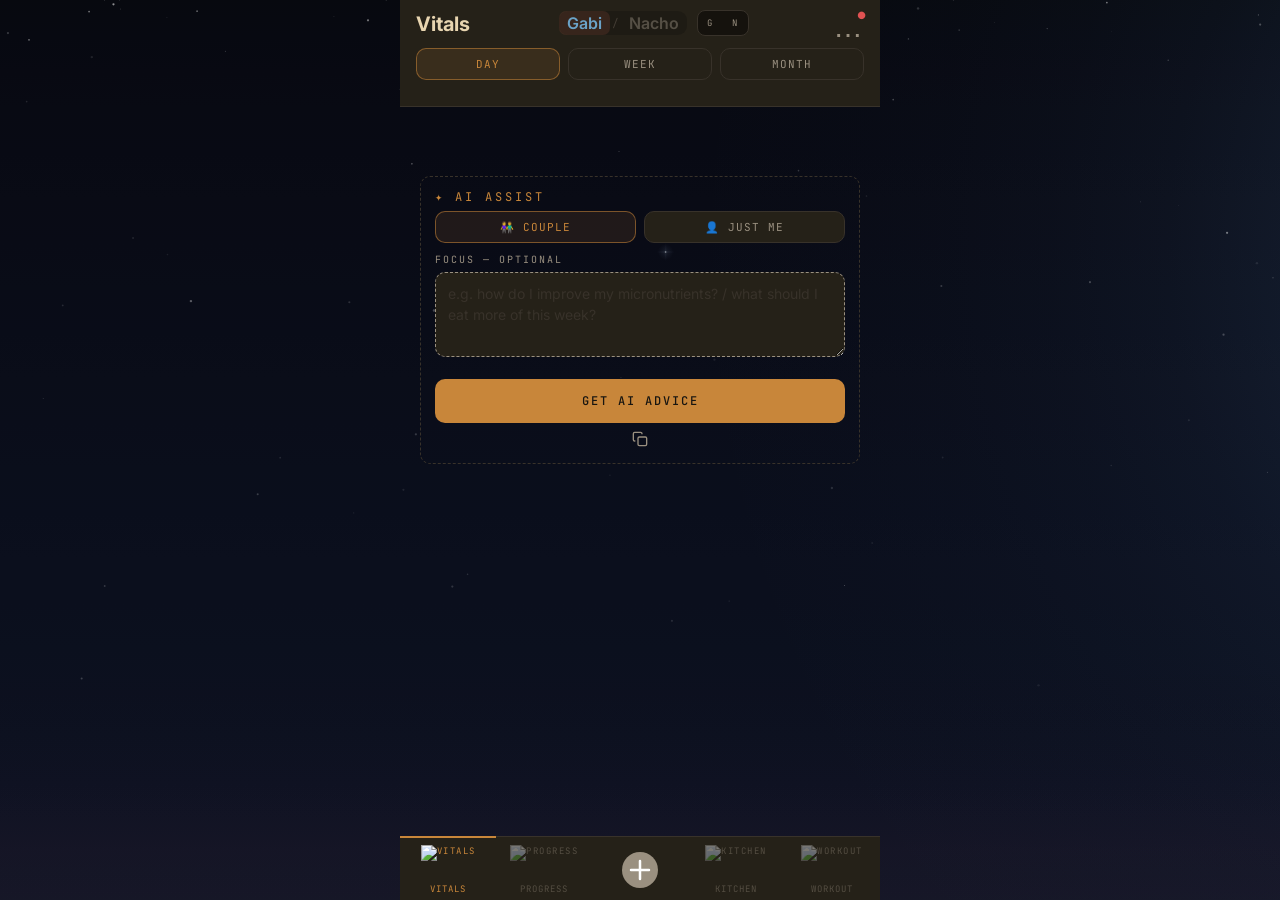
==== index.html @ e97f4f4a "Add files via upload" ====
<!DOCTYPE html>
<html lang="en">
<head>
<meta charset="UTF-8">
<meta name="viewport" content="width=device-width, initial-scale=1.0, maximum-scale=1.0, viewport-fit=cover">
<meta name="apple-mobile-web-app-capable" content="yes">
<meta name="apple-mobile-web-app-status-bar-style" content="black-translucent">
<meta name="apple-mobile-web-app-title" content="Champion Potates">
<meta name="application-name" content="Champion Potates">
<title>Champion Potates</title>
<link rel="preconnect" href="https://fonts.googleapis.com">
<link rel="preconnect" href="https://fonts.gstatic.com" crossorigin>
<link rel="stylesheet" href="https://fonts.googleapis.com/css2?family=Inter:wght@400;500;600;700&display=swap">
<link rel="stylesheet" href="style.css">
<style>
  .subsec-active { border-left: 3px solid var(--ochre) !important; padding-left: 11px !important; }
</style>
<script>
  // ── HOME-SCREEN ICON — sourced live from GitHub ─────────────────────────
  // The actual <link rel="apple-touch-icon" ...> tag (with the icon baked
  // in as base64) lives in icon-snippet.html in the la-salud repo, NOT in
  // this file — keeping this app file small. On load we fetch that one
  // line from GitHub's raw CDN and inject it straight into <head>, so
  // updating the icon on GitHub is enough; nothing here needs to change.
  fetch('https://raw.githubusercontent.com/nachostax/la-salud/main/icon-snippet.html')
    .then(r => r.ok ? r.text() : Promise.reject(r.status))
    .then(html => {
      const tmp = document.createElement('div');
      tmp.innerHTML = html.trim();
      const link = tmp.querySelector('link[rel~="apple-touch-icon"], link[rel~="icon"]');
      if (link) document.head.appendChild(link);
    })
    .catch(err => console.warn('La Salud: could not load home-screen icon from GitHub.', err));
</script>
<script type="module">
  // ── FIREBASE ──────────────────────────────────────────────────────────────
  // Loaded via dynamic import() so network failures are catchable.
  // We use initializeFirestore with NO local cache (memoryLocalCache) so
  // IndexedDB is never involved — this eliminates the entire class of
  // "stale cache causes deleted entries to reappear" and "getDocsFromServer
  // fails because IndexedDB is in a bad state" bugs.
  (async () => {
    try {
      const { initializeApp } = await import("https://www.gstatic.com/firebasejs/10.13.0/firebase-app.js");
      const { initializeFirestore, memoryLocalCache,
              doc, setDoc, deleteDoc, onSnapshot, collection, getDocs,
              getDoc, getDocsFromServer, getDocFromServer, writeBatch, deleteField } =
        await import("https://www.gstatic.com/firebasejs/10.13.0/firebase-firestore.js");

      const firebaseConfig = {
        apiKey: "AIzaSyB12WpQTgnqAmPhSCEl8yzMMoxPB4c181A",
        authDomain: "nachellahealthy.firebaseapp.com",
        projectId: "nachellahealthy",
        storageBucket: "nachellahealthy.firebasestorage.app",
        messagingSenderId: "421455224678",
        appId: "1:421455224678:web:108b1605a1452c91a0f2a7"
      };

      const fbApp = initializeApp(firebaseConfig);
      // memoryLocalCache = no IndexedDB, no persistence, every read goes to
      // the server. This is exactly what we want: simple, predictable, no
      // stale-data surprises. getDocsFromServer works reliably with this setup.
      const db = initializeFirestore(fbApp, { localCache: memoryLocalCache() });
      const sharedDocRef = doc(db, 'la-salud', 'sharedData');

      window.__firebaseSync = { db, sharedDocRef, doc, setDoc, deleteDoc, onSnapshot, collection,
        getDocs, getDoc, getDocsFromServer, getDocFromServer, writeBatch, deleteField };

      // Notify doSync immediately — no need to poll for __firebaseSync being ready.
      if (window.__onFirebaseReady) window.__onFirebaseReady();
    } catch (err) {
      console.warn('La Salud: Firebase unavailable.', err);
      // Signal failure so doSync can go offline immediately rather than waiting.
      if (window.__onFirebaseFailed) window.__onFirebaseFailed();
    }
  })();
</script>
</head>
<body>

<!-- Person atmosphere tint overlay -->
<div id="person-tint"></div>
<canvas id="sky-canvas"></canvas>

<!-- VITALS (overview) -->
<div id="sec-stage">
<div id="sec-vitals" class="sec active">
  <div id="vitals-body"></div>

  <!-- AI ASSIST — the one action that stays in Vitals -->
  <div class="restore-block" style="margin-top:24px">
    <div class="restore-title" style="color:var(--ochre);font-size:12px;letter-spacing:3px">✦ AI Assist</div>
    <div class="seg" style="margin-bottom:10px">
      <div class="seg-opt active" id="ai-assist-mode-couple" onclick="setAIAssistMode('couple')">👫 Couple</div>
      <div class="seg-opt" id="ai-assist-mode-solo" onclick="setAIAssistMode('solo')">👤 <span id="ai-assist-mode-solo-label">Just me</span></div>
    </div>
    <div style="margin-bottom:10px">
      <div style="font-family:'JetBrains Mono',monospace;font-size:10px;letter-spacing:2px;color:var(--mist);text-transform:uppercase;margin-bottom:6px">Focus — optional</div>
      <textarea id="ai-assist-focus" class="themed-dashed-field" placeholder="e.g. how do I improve my micronutrients? / what should I eat more of this week?" style="background:var(--bark);border:1.5px dashed var(--mist);border-radius:10px;color:var(--sand);font-family:'Inter',sans-serif;font-size:14px;padding:10px 12px;min-height:70px;line-height:1.5;resize:vertical" rows="3"></textarea>
    </div>
    <button class="btn btn-ai" onclick="runAIAssist()" id="ai-assist-btn">Get AI advice</button>
    <div id="ai-assist-result" style="display:none;margin-top:12px"></div>
    <div style="text-align:center;margin:8px 0 0">
      <button onclick="copyAIAssistBundle()" title="Copy prompt" style="background:none;border:none;cursor:pointer;color:var(--mist)">
        <svg width="16" height="16" viewBox="0 0 24 24" fill="none" stroke="currentColor" stroke-width="2">
          <rect x="9" y="9" width="13" height="13" rx="2"/>
          <path d="M5 15H4a2 2 0 01-2-2V4a2 2 0 012-2h9a2 2 0 012 2v1"/>
        </svg>
      </button>
    </div>
  </div>

</div>

<!-- LOG -->
<div id="sec-log" class="sec">


  <!-- MARK DAY AS COMPLETE — global to the whole Log tab, not scoped to any
       one mode (Meal/Workout/Water). Sits above the mode toggle so it reads
       as a whole-day action rather than something tied to whichever panel
       happens to be open. Decoupled from Submit Log; takes effect immediately
       on tap. Visual treatment is a small "mission" badge — a quiet trophy
       glyph that lights up + a soft glow once the day is marked, echoing the
       Day Complete celebration banner in the running list — without
       introducing new colors outside the existing sage/bark palette. -->
  <button id="mark-complete-btn" onclick="markDayComplete()"
    style="width:100%;display:flex;align-items:center;justify-content:center;gap:8px;
    padding:14px;font-size:16px;font-weight:600;
    background:var(--sage);color:var(--soil);border:none;border-radius:10px;
    margin-bottom:16px;cursor:pointer">
    <span id="mark-complete-badge" style="font-size:17px;line-height:1">🏆</span>
    <span id="mark-complete-label">Mark day as complete</span>
  </button>

  <!-- MEAL / WORKOUT MODE TOGGLE — moved to #hdr-toggle-log in #main-header -->

  <!-- ── MEAL MODE ── -->
  <div id="log-panel-meal">

    <!-- QUICK LOG: repeat meals -->
    <div class="step-block" style="margin-bottom:10px">
      <div class="step-hdr"><div class="step-num" style="background:var(--sage-dim);border-color:var(--sage);color:var(--sage)">⚡</div><div class="step-title">Quick log</div></div>

      <div style="display:flex;gap:8px;flex-wrap:wrap;align-items:stretch">
        <button class="btn btn-quicklog btn-sm" onclick="quickLogCoffee()" style="flex:1;min-width:60px">☕ Coffee</button>
        <button class="btn btn-quicklog btn-sm" onclick="quickLogMultivitamins()" style="flex:1;min-width:60px">💊 Vitamins</button>
        <button class="btn btn-quicklog btn-sm" id="hypo-quick-btn" onclick="quickLogHypo()" style="flex:1;min-width:44px;display:none;flex-direction:column;line-height:1.2"><span>🩸 Hypo</span><span id="hypo-quick-sub" style="font-size:9px;letter-spacing:0.5px;opacity:0.75;margin-top:2px;text-transform:none;font-family:'Inter',sans-serif;font-weight:300"></span></button>
      </div>
    </div>

    <!-- AI MEAL LOG -->
    <!-- AUTOMATIC: direct Gemini API workflow (default) -->
    <div id="ai-panel-auto">
      <div class="step-block">
        <div class="step-hdr"><div class="step-num">📷</div><div class="step-title">Upload food photo(s)</div></div>
        <div class="step-copy">Add a photo and/or a short description. The app sends it to Gemini and logs the result automatically.</div>
        <label class="file-btn" style="margin-bottom:10px">
          Choose photo(s)
          <input type="file" accept="image/*" multiple id="auto-photo-input" onchange="handleAutoPhotos(event)">
        </label>
        <div id="auto-photo-preview" style="display:flex;gap:6px;flex-wrap:wrap;margin-bottom:10px"></div>
        <textarea id="auto-desc-input" placeholder="Optional description, e.g. 'no honey in the coffee'" style="min-height:44px"></textarea>
        <div id="auto-key-missing" style="display:none;font-size:14px;color:var(--mist);margin-top:8px">No Gemini API key yet — add one in <span style="color:var(--ochre);cursor:pointer" onclick="openSettings()">Settings</span>.</div>
      </div>
      <div style="text-align:center;margin-top:2px">
        <label class="manual-mode-toggle" style="display:inline-flex;align-items:center;gap:6px;font-size:13px;color:var(--mist);cursor:pointer">
          <input type="checkbox" id="manual-mode-checkbox" onchange="setAIMode(this.checked?'manual':'auto')" style="width:15px;height:15px;accent-color:var(--mist)">
          Manual mode
        </label>
      </div>
    </div>

    <!-- MANUAL: copy/paste workflow -->
    <div id="ai-panel-manual" style="display:none">
      <div class="step-block">
        <div class="step-hdr"><div class="step-num">1</div><div class="step-title">Get the format</div></div>
        <div class="step-copy">Copy this prompt, paste it into Claude or ChatGPT, then send a photo or description of what you ate. The prompt tells the AI exactly what format to use.</div>
        <button class="btn btn-secondary" onclick="copyFormatPrompt()">Copy prompt</button>
      </div>

      <div class="step-block">
        <div class="step-hdr"><div class="step-num">2</div><div class="step-title">Add what it gave you</div></div>
        <div class="step-copy">Paste the AI's reply below, or upload the .txt file it gave you.</div>
        <div class="paste-block">
          <textarea id="paste-input" placeholder="MEAL | Tortilla española | Calories: 420 | Protein: 22g | ... | Time: 14:30"></textarea>
        </div>
        <div class="or-divider">or</div>
        <label class="file-btn">
          Upload a text file
          <input type="file" accept=".txt,.md,text/plain" onchange="addEntryFromFile(event)">
        </label>
      </div>
    </div>

    <!-- Full-day checkbox stays in the DOM for the existing Submit Log flow
         (applyFullDayStatus/syncFullDayCheckbox read/write it), but it's no
         longer the primary way to mark a day complete — that's the button
         at the top of the panel now, via markDayComplete(). This row is a
         quiet secondary indicator of the same state. -->
    <div style="display:flex;align-items:center;gap:10px;padding:4px 0 14px;opacity:0.7">
      <input type="checkbox" id="full-day-check" onchange="if(this.checked){this.classList.remove('check-bounce');requestAnimationFrame(()=>this.classList.add('check-bounce'));}" style="width:18px;height:18px;accent-color:var(--sage)">
    </div>

    <div id="storage-status" style="display:none"></div>
    <div id="today-entries"></div>
    <div style="margin-top:14px;margin-bottom:2px">
      <span id="retro-toggle-lbl" style="font-size:16px;font-weight:500;color:var(--mist);cursor:pointer" onclick="toggleRetroDate()">📅 Backdate Log</span>
      <div id="retro-date-row" style="display:none;margin-top:8px;gap:8px;align-items:center;flex-wrap:wrap">
        <input type="date" id="retro-date-input" class="themed-field" style="flex:1;background:var(--bark);border:1px solid var(--clay);border-radius:10px;color:var(--sand);padding:6px 10px;font-size:14px;font-family:inherit">
        <input type="time" id="retro-time-input" class="themed-field" style="background:var(--bark);border:1px solid var(--clay);border-radius:10px;color:var(--sand);padding:6px 10px;font-size:14px;font-family:inherit">
        <span style="font-size:16px;color:var(--ochre);cursor:pointer;flex-shrink:0" onclick="clearRetroDate()">✕</span>
      </div>
      <!-- LOG WATER FOR A DIFFERENT DATE — mirrors the Water tab's quick-add
           UI, but pre-fills the retro date selected above and writes to that
           date's water entry instead of today's. Only shown once a retro
           date/time row is open, since it has no meaning without one. -->
      <div id="retro-water-block" style="display:none;margin-top:14px;padding-top:14px;border-top:1px solid var(--clay)">
        <div style="font-size:14px;color:var(--mist);margin-bottom:8px">💧 Also log water for that date</div>
        <div style="display:flex;gap:8px;margin-bottom:8px;flex-wrap:wrap">
          <input type="date" id="retro-water-date-input" class="themed-field" style="flex:1;min-width:120px;background:var(--bark);border:1px solid var(--clay);border-radius:10px;color:var(--sand);padding:6px 10px;font-size:14px;font-family:inherit">
          <input type="number" id="retro-water-amount-input" placeholder="ml" inputmode="numeric" class="themed-field" style="width:90px;background:var(--bark);border:1px solid var(--clay);border-radius:10px;color:var(--sand);padding:6px 10px;font-size:14px;font-family:inherit">
        </div>
        <div style="display:flex;gap:8px">
          <button class="btn btn-water btn-sm" onclick="addRetroWaterMl(250)" style="flex:1">+250 ml</button>
          <button class="btn btn-water btn-sm" onclick="addRetroWaterMl(500)" style="flex:1">+500 ml</button>
          <button class="btn btn-water btn-sm" onclick="submitRetroWaterAmount()" style="flex:1">Set amount</button>
        </div>
      </div>
    </div>
    <div style="display:flex;align-items:center;gap:8px;margin-top:10px;margin-bottom:24px">
      <button onclick="submitLogBoth()" id="log-both-btn" title="Log for both Gabi & Nacho" style="width:32px;height:32px;border-radius:50%;border:1px solid var(--clay);background:var(--bark);color:var(--ochre);font-size:14px;cursor:pointer;flex-shrink:0;padding:0;line-height:1">👫</button>
      <button class="btn btn-save" style="flex:1;margin-top:0" onclick="submitLog()" id="submit-log-btn">Submit Log</button>
    </div>
  </div>

  <!-- ── WORKOUT MODE ── -->
  <div id="log-panel-workout" style="display:none">
    <div class="step-block">
      <div class="step-hdr"><div class="step-num">🏃</div><div class="step-title">Log a workout</div></div>

      <div style="font-family:'JetBrains Mono',monospace;font-size:10px;letter-spacing:2px;color:var(--mist);text-transform:uppercase;margin-bottom:8px">Type of workout</div>
      <div style="display:grid;grid-template-columns:1fr 1fr;gap:8px;margin-bottom:8px" id="wk-type-grid">
        <button class="wk-type-btn wk-type-btn-primary" data-type="Walking" onclick="selectWorkoutType(this)">🚶 Walking</button>
        <button class="wk-type-btn wk-type-btn-primary" data-type="Cardio" onclick="selectWorkoutType(this)">🔥 Cardio</button>
        <button class="wk-type-btn wk-type-btn-primary" data-type="Strength" onclick="selectWorkoutType(this)">💪 Strength</button>
        <button class="wk-type-btn wk-type-btn-primary" data-type="Mobility" onclick="selectWorkoutType(this)">🧘 Mobility</button>
        <button class="wk-type-btn" data-type="Other" onclick="selectWorkoutType(this)" style="grid-column:1/-1">✏️ Other (AI)</button>
      </div>
      <div id="wk-cardio-subtype" style="display:none;margin-bottom:14px">
        <div style="font-family:'JetBrains Mono',monospace;font-size:10px;letter-spacing:2px;color:var(--mist);text-transform:uppercase;margin-bottom:8px">Cardio type</div>
        <div style="display:flex;gap:8px">
          <button class="wk-cardio-sub-btn seg-opt" id="wk-csub-zone2" onclick="selectCardioSub('Zone2')" style="flex:1">Zone 2</button>
          <button class="wk-cardio-sub-btn seg-opt" id="wk-csub-hiit" onclick="selectCardioSub('HIIT')" style="flex:1">High Intensity (VO₂max)</button>
        </div>
      </div>

      <!-- Walking-specific options -->
      <div id="wk-walking-opts" style="display:none;margin-bottom:14px">
        <div style="font-family:'JetBrains Mono',monospace;font-size:10px;letter-spacing:2px;color:var(--mist);text-transform:uppercase;margin-bottom:8px">Log by</div>
        <div style="display:flex;gap:8px;margin-bottom:10px">
          <button class="seg-opt active" id="walk-by-steps" onclick="setWalkBy('steps')" style="flex:1">Steps</button>
          <button class="seg-opt" id="walk-by-time" onclick="setWalkBy('time')" style="flex:1">Duration</button>
        </div>
        <div id="wk-steps-input">
          <input type="number" id="wk-steps" placeholder="e.g. 8000" style="margin-bottom:0" inputmode="numeric">
          <div style="font-size:14px;color:var(--mist);margin-top:4px">steps today</div>
        </div>
        <div id="wk-walktime-input" style="display:none">
          <input type="number" id="wk-walkduration" placeholder="e.g. 30" style="margin-bottom:0" inputmode="numeric">
          <div style="font-size:14px;color:var(--mist);margin-top:4px">minutes</div>
        </div>
      </div>

      <!-- Duration for non-walking -->
      <div id="wk-duration-opts" style="display:none;margin-bottom:14px">
        <div style="font-family:'JetBrains Mono',monospace;font-size:10px;letter-spacing:2px;color:var(--mist);text-transform:uppercase;margin-bottom:8px">How long?</div>
        <input type="number" id="wk-duration" placeholder="e.g. 45" style="margin-bottom:0" inputmode="numeric">
        <div style="font-size:14px;color:var(--mist);margin-top:4px">minutes</div>
      </div>

      <!-- Other: free-text description → AI parses it -->
      <div id="wk-other-opts" style="display:none;margin-bottom:14px">
        <div style="font-family:'JetBrains Mono',monospace;font-size:10px;letter-spacing:2px;color:var(--mist);text-transform:uppercase;margin-bottom:8px">Describe what you did</div>
        <textarea id="wk-other-desc" class="themed-field" placeholder="e.g. 40 min bike ride, moderate pace + 15 min stretching" style="width:100%;box-sizing:border-box;background:var(--soil);border:1px solid var(--clay);border-radius:10px;color:var(--sand);font-size:14px;padding:8px 10px;resize:vertical;min-height:72px;font-family:inherit" rows="3"></textarea>
        <div style="font-size:14px;color:var(--mist);margin-top:4px">AI will read this and log it in the right format</div>
      </div>

      <div style="margin-top:10px;margin-bottom:6px">
        <span style="font-size:16px;font-weight:500;color:var(--sand);cursor:pointer;text-decoration:underline" onclick="toggleRetroDateWk()">📅 Log for a different date / time</span>
        <div id="retro-date-row-wk" style="display:none;margin-top:8px;gap:8px;align-items:center;flex-wrap:wrap">
          <input type="date" id="retro-date-input-wk" class="themed-field" style="flex:1;background:var(--bark);border:1px solid var(--clay);border-radius:10px;color:var(--sand);padding:6px 10px;font-size:14px;font-family:inherit">
          <input type="time" id="retro-time-input-wk" class="themed-field" style="background:var(--bark);border:1px solid var(--clay);border-radius:10px;color:var(--sand);padding:6px 10px;font-size:14px;font-family:inherit">
          <span style="font-size:16px;color:var(--ochre);cursor:pointer;flex-shrink:0" onclick="clearRetroDateWk()">✕</span>
        </div>
      </div>
      <div style="display:flex;align-items:center;gap:8px;margin-top:4px">
        <button onclick="logWorkoutBoth()" id="wk-log-both-btn" title="Log for both Gabi & Nacho" style="display:none;width:32px;height:32px;border-radius:50%;border:1px solid var(--clay);background:var(--bark);color:var(--ochre);font-size:14px;cursor:pointer;flex-shrink:0;padding:0;line-height:1">👫</button>
        <button class="btn btn-save" onclick="submitWorkout()" id="wk-submit-btn" style="display:none;margin-top:0;flex:1">Log workout</button>
      </div>
    </div>

    <div id="today-entries-workout"></div>
  </div>

  <!-- ── WATER MODE ── -->
  <div id="log-panel-water" style="display:none">
    <div class="step-block">
      <div class="step-hdr"><div class="step-num">💧</div><div class="step-title">Water today</div></div>
      <div id="water-display" style="text-align:center;padding:14px 0 10px">
        <div style="font-family:'Inter',sans-serif;font-weight:700;font-size:48px;color:var(--bone);line-height:1" id="water-count">0 ml</div>
      </div>
      <!-- Water bar -->
      <div class="deficit-bar" style="margin-bottom:6px"><div id="water-bar-fill" class="deficit-fill" style="width:0%;background:var(--sage)"></div></div>
      <div style="font-size:14px;color:var(--mist);text-align:center;margin-bottom:16px" id="water-goal-label">Goal: 1750 ml</div>
      <!-- Tap buttons in ml -->
      <div style="display:flex;gap:10px;margin-bottom:10px">
        <button class="btn btn-water" onclick="addWaterMl(500)" style="flex:1;font-size:16px;padding:18px">+ 500 ml</button>
        <button class="btn btn-water" onclick="addWaterMl(-250)" style="width:72px;flex-shrink:0;font-size:15px;padding:18px">−250</button>
      </div>
      <div style="display:flex;gap:8px">
        <button class="btn btn-water btn-sm" onclick="addWaterMl(250)" style="flex:1">+250 ml</button>
        <button class="btn btn-water btn-sm" onclick="addWaterMl(750)" style="flex:1">+750 ml</button>
        <button class="btn btn-water btn-sm" onclick="addWaterMl(1000)" style="flex:1">+1000 ml</button>
      </div>
      <div style="font-size:14px;color:var(--mist);text-align:center;margin-top:12px">Resets every day at midnight</div>

      <!-- LOG WATER FOR A DIFFERENT DATE — standalone entry point so water
           can be backfilled into history without needing a retro meal/time
           open first. Writes through the same setWaterMlForDate() path as
           the meal-panel's retro-water block, just with its own input IDs
           (wtr-retro-*) so the two don't collide if both happen to be open. -->
      <div style="margin-top:16px;padding-top:14px;border-top:1px solid var(--clay)">
        <div style="text-align:center;margin-bottom:8px">
          <span id="wtr-retro-toggle-lbl" style="font-size:16px;font-weight:500;color:var(--sand);cursor:pointer;text-decoration:underline" onclick="toggleWaterRetroDate()">📅 Log water for a different date</span>
        </div>
        <div id="wtr-retro-row" style="display:none;gap:8px;align-items:center;flex-wrap:wrap;margin-bottom:8px">
          <input type="date" id="wtr-retro-date-input" class="themed-field" style="flex:1;min-width:120px;background:var(--bark);border:1px solid var(--clay);border-radius:10px;color:var(--sand);padding:6px 10px;font-size:14px;font-family:inherit">
          <input type="number" id="wtr-retro-amount-input" placeholder="ml" inputmode="numeric" class="themed-field" style="width:90px;background:var(--bark);border:1px solid var(--clay);border-radius:10px;color:var(--sand);padding:6px 10px;font-size:14px;font-family:inherit">
          <span style="font-size:16px;color:var(--ochre);cursor:pointer;flex-shrink:0" onclick="clearWaterRetroDate()">✕</span>
        </div>
        <div id="wtr-retro-actions" style="display:none;gap:8px">
          <button class="btn btn-water btn-sm" onclick="addWaterRetroMl(250)" style="flex:1">+250 ml</button>
          <button class="btn btn-water btn-sm" onclick="addWaterRetroMl(500)" style="flex:1">+500 ml</button>
          <button class="btn btn-water btn-sm" onclick="submitWaterRetroAmount()" style="flex:1">Set amount</button>
        </div>
      </div>
    </div>
  </div>

</div>

<!-- MISSION -->
<!-- PROFILE (moved from Mission — who the person is) -->
<div id="sec-profile" class="sec" style="padding:calc(24px + env(safe-area-inset-top)) 16px 20px">
  <button onclick="showSubSec('settings')" style="background:none;border:none;color:rgba(255,255,255,0.75);font-size:22px;cursor:pointer;padding:0;margin-bottom:14px;line-height:1">‹</button>
  <div class="sec-eyebrow">About you</div>
  <div class="sec-title">Profile</div>

  <div class="div"></div>

  <div class="mission-block visible" data-person="gabi">
    <div class="mission-title"><div class="dot" style="background:var(--gabi-c)"></div>Gabi</div>
    <div class="mfield">
      <label>Weight (kg)</label>
      <div class="weight-log-row">
        <input type="number" id="g-weight" placeholder="70" step="0.1" readonly class="weight-current">
        <input type="number" id="g-weight-log" placeholder="New kg" step="0.1">
        <button class="btn btn-save weight-log-btn" onclick="logWeight('gabi')">Log kg</button>
      </div>
      <div id="g-weight-history" style="margin-top:6px"></div>
    </div>
    <div class="mfield"><label>Height (cm)</label><input type="number" id="g-height" placeholder="165" oninput="renderActivityControls('gabi')"></div>
    <div class="mfield"><label>Age</label><input type="number" id="g-age" placeholder="29" oninput="renderActivityControls('gabi')"></div>

    <div class="mfield">
      <label>Activity level</label>
      <select id="g-activity" onchange="markActivityOverride('gabi')">
        <option value="light">Light (~5k steps/day)</option>
        <option value="moderate">Moderate (~10k steps/day)</option>
        <option value="active">Active (~15k steps/day)</option>
        <option value="very_intense">Very intense (~20k+ steps/day)</option>
      </select>
    </div>
  </div>

  <div class="mission-block" data-person="nacho">
    <div class="mission-title"><div class="dot" style="background:var(--nacho-c)"></div>Nacho</div>
    <div class="mfield">
      <label>Weight (kg)</label>
      <div class="weight-log-row">
        <input type="number" id="n-weight" placeholder="71" step="0.1" readonly class="weight-current">
        <input type="number" id="n-weight-log" placeholder="New kg" step="0.1">
        <button class="btn btn-save weight-log-btn" onclick="logWeight('nacho')">Log kg</button>
      </div>
      <div id="n-weight-history" style="margin-top:6px"></div>
    </div>
    <div class="mfield"><label>Height (cm)</label><input type="number" id="n-height" placeholder="172" oninput="renderActivityControls('nacho')"></div>
    <div class="mfield"><label>Age</label><input type="number" id="n-age" placeholder="30" oninput="renderActivityControls('nacho')"></div>

    <div class="mfield">
      <label>Activity level</label>
      <select id="n-activity" onchange="markActivityOverride('nacho')">
        <option value="light">Light (~5k steps/day)</option>
        <option value="moderate">Moderate (~10k steps/day)</option>
        <option value="active">Active (~15k steps/day)</option>
        <option value="very_intense">Very intense (~20k+ steps/day)</option>
      </select>
    </div>
  </div>

  <div class="div"></div>
</div>

<!-- TARGETS (moved from Mission — what the person is aiming for) -->
<div id="sec-targets" class="sec" style="padding:calc(24px + env(safe-area-inset-top)) 16px 20px">
  <button onclick="showSubSec('settings')" style="background:none;border:none;color:rgba(255,255,255,0.75);font-size:22px;cursor:pointer;padding:0;margin-bottom:14px;line-height:1">‹</button>

  <div class="sec-title">Targets</div>

  <div class="div"></div>

  <div id="targets-body"></div>

  <div id="mission-saved" style="display:none;text-align:center;padding:10px;font-family:'JetBrains Mono',monospace;font-size:11px;color:var(--sage);letter-spacing:2px;margin-top:6px">SAVED</div>

  <div class="div"></div>
</div>

<!-- KITCHEN -->
<div id="sec-kitchen" class="sec">


  <div class="step-block">
    <div class="step-hdr"><div class="step-num">🤔</div><div class="step-title">What should we eat right now?</div></div>
    <div class="seg" style="margin-bottom:10px">
      <div class="seg-opt active" id="hungry-mode-couple" onclick="setHungryMode('couple')">👫 Couple</div>
      <div class="seg-opt" id="hungry-mode-solo" onclick="setHungryMode('solo')">👤 <span id="hungry-mode-solo-label">Just me</span></div>
    </div>
    <div class="seg" style="margin-bottom:10px">
      <div class="seg-opt active" id="hungry-tier-10" onclick="setHungryTier('10')">10 min</div>
      <div class="seg-opt" id="hungry-tier-20" onclick="setHungryTier('20')">20 min</div>
      <div class="seg-opt" id="hungry-tier-30" onclick="setHungryTier('30')">30 min</div>
      <div class="seg-opt" id="hungry-tier-35plus" onclick="setHungryTier('35plus')">35+ min</div>
    </div>
    <div style="margin-bottom:10px">
      <div style="font-family:'JetBrains Mono',monospace;font-size:10px;letter-spacing:2px;color:var(--mist);text-transform:uppercase;margin-bottom:6px">Any cravings? — optional</div>
      <textarea id="hungry-focus" class="themed-dashed-field" placeholder="e.g. something light / I fancy fish / no carbs please" style="background:var(--bark);border:1.5px dashed var(--mist);border-radius:10px;color:var(--sand);font-family:'Inter',sans-serif;font-size:14px;padding:10px 12px;min-height:70px;line-height:1.5;resize:vertical" rows="3"></textarea>
    </div>
    <button class="btn btn-ai" id="hungry-btn" onclick="runHungryNow()" style="width:100%">I'm hungry — suggest something</button>
    <div id="hungry-result" style="display:none;margin-top:12px"></div>
  </div>

  <div class="step-block">
    <div class="step-hdr"><div class="step-num">📋</div><div class="step-title">Pick meals — Mercadona Malvarrosa</div></div>
    <div class="kitchen-size-toggle" id="kitchen-size-toggle"></div>

    <div class="seg" style="margin-bottom:12px">
      <div class="seg-opt active" id="kmode-single" onclick="setKitchenMode('single')">Single meal</div>
      <div class="seg-opt" id="kmode-bundle" onclick="setKitchenMode('bundle')">Bundles</div>
    </div>

    <div id="kitchen-single-panel">
      <div class="kitchen-tier-row" id="kitchen-tier-row"></div>
      <select id="kitchen-tier-select" class="kitchen-wheel-select" onchange="pickFromTier(this.value)" style="display:none">
        <option value="">Choose a meal…</option>
      </select>
    </div>

    <div id="kitchen-bundle-panel" style="display:none">
      <select id="kitchen-bundle-select" class="kitchen-wheel-select" onchange="pickBundle(this.value)">
        <option value="">Choose a bundle…</option>
      </select>
    </div>

    <div id="kitchen-picked"></div>
  </div>

  <div class="step-block">
    <div class="step-hdr"><div class="step-num">🍽</div><div class="step-title">Frequently eaten</div></div>

    <div id="kitchen-frequent"></div>
  </div>

  <div class="step-block">
    <div class="step-hdr"><div class="step-num">🛒</div><div class="step-title">Shopping list</div></div>
    <div id="kitchen-shopping"></div>
    <button class="btn btn-secondary" onclick="copyShoppingList()" style="margin-top:8px;padding:8px 14px">
      <svg width="16" height="16" viewBox="0 0 24 24" fill="none" stroke="currentColor" stroke-width="2">
        <rect x="9" y="9" width="13" height="13" rx="2"/>
        <path d="M5 15H4a2 2 0 01-2-2V4a2 2 0 012-2h9a2 2 0 012 2v1"/>
      </svg>
    </button>
    <button class="btn btn-ai" id="chef-btn" onclick="runCookingSchedule()" style="margin-top:8px">Let's cook it! 👨‍🍳</button>
    <div id="chef-result" style="display:none;margin-top:12px"></div>
  </div>
</div>

<!-- WORKOUT -->
<div id="sec-workout" class="sec" style="padding:calc(96px + env(safe-area-inset-top)) 16px 20px">
  <div class="sec-eyebrow">Train</div>
  <div class="sec-title">Workout</div>
  <div style="margin-top:40px;text-align:center;color:var(--mist);font-size:14px;letter-spacing:1px">Coming soon</div>
</div>


<!-- SETTINGS -->
<div id="sec-settings" class="sec" style="padding:calc(24px + env(safe-area-inset-top)) 16px 20px">
  <!-- Back arrow to return to the previous main tab -->
  <button onclick="closeSettingsBack()" style="display:flex;align-items:center;background:none;border:none;color:rgba(255,255,255,0.75);font-size:22px;cursor:pointer;padding:0;margin-bottom:14px;line-height:1">‹</button>

  <!-- Big Nacho / Gabi toggle replacing the old "Settings" title -->
  <div id="settings-person-toggle" style="display:flex;justify-content:center;margin-bottom:22px;margin-top:4px">
    <div style="display:flex;flex-direction:column;align-items:center;gap:7px">
      <div class="psh-names" id="settings-psh-names" style="font-size:18px;padding:4px 6px">
        <span class="psh-name psh-active-g" id="settings-psh-name-gabi" onclick="if(S.currentPerson!=='gabi')togglePerson()" style="font-size:18px;padding:6px 14px">Gabi</span>
        <span class="psh-sep" style="font-size:18px">/</span>
        <span class="psh-name psh-inactive" id="settings-psh-name-nacho" onclick="if(S.currentPerson!=='nacho')togglePerson()" style="font-size:18px;padding:6px 14px">Nacho</span>
      </div>
      <div class="psh-pill" onclick="togglePerson()" style="width:72px;height:30px">
        <div class="psh-pill-half" data-p="gabi" style="font-size:14px">G</div>
        <div class="psh-pill-half" data-p="nacho" style="font-size:14px">N</div>
      </div>
    </div>
  </div>

  <div style="margin-top:4px;border:1px solid var(--clay);border-radius:10px;overflow:hidden">
    <div data-subsec="profile" onclick="showSubSec('profile')" style="display:flex;align-items:center;gap:10px;padding:14px 14px;cursor:pointer;border-bottom:1px solid var(--bark);background:var(--soil)">
      <span style="font-size:18px;width:22px;text-align:center">👤</span>
      <span style="flex:1;color:var(--sand);font-size:14px">Profile</span>
      <span style="color:var(--mist);font-size:16px">›</span>
    </div>
    <div data-subsec="targets" onclick="showSubSec('targets')" style="display:flex;align-items:center;gap:10px;padding:14px 14px;cursor:pointer;border-bottom:1px solid var(--bark);background:var(--soil)">
      <span style="font-size:18px;width:22px;text-align:center">🎯</span>
      <span style="flex:1;color:var(--sand);font-size:14px">Targets</span>
      <span style="color:var(--mist);font-size:16px">›</span>
    </div>
    <div data-subsec="quicklog" onclick="showSubSec('quicklog')" style="display:flex;align-items:center;gap:10px;padding:14px 14px;cursor:pointer;border-bottom:1px solid var(--bark);background:var(--soil)">
      <span style="font-size:18px;width:22px;text-align:center">⚡</span>
      <span style="flex:1;color:var(--sand);font-size:14px">Quick Log Edits</span>
      <span style="color:var(--mist);font-size:16px">›</span>
    </div>
    <div data-subsec="history" onclick="showSubSec('history')" style="display:flex;align-items:center;gap:10px;padding:14px 14px;cursor:pointer;border-bottom:1px solid var(--bark);background:var(--soil)">
      <span style="font-size:18px;width:22px;text-align:center">📋</span>
      <span style="flex:1;color:var(--sand);font-size:14px">History</span>
      <span style="color:var(--mist);font-size:16px">›</span>
    </div>
    <div data-subsec="apikey" onclick="showSubSec('apikey')" style="display:flex;align-items:center;gap:10px;padding:14px 14px;cursor:pointer;border-bottom:1px solid var(--bark);background:var(--soil)">
      <span style="font-size:18px;width:22px;text-align:center">🔑</span>
      <span style="flex:1;color:var(--sand);font-size:14px">API Key &amp; Sync</span>
      <span style="color:var(--mist);font-size:16px">›</span>
    </div>
    <div data-subsec="notifications" onclick="showSubSec('notifications')" style="display:flex;align-items:center;gap:10px;padding:14px 14px;cursor:pointer;background:var(--soil)">
      <span style="font-size:18px;width:22px;text-align:center">🔔</span>
      <span style="flex:1;color:var(--sand);font-size:14px">Notifications</span>
      <span style="color:var(--mist);font-size:16px">›</span>
    </div>
  </div>

  <div id="settings-body" style="margin-top:14px"></div>
</div>

<!-- PROFILE / TARGETS / HISTORY are defined elsewhere as their own sec- divs;
     this menu just links into them via showSubSec(). -->

<!-- QUICK LOG EDITS -->
<div id="sec-quicklog" class="sec" style="padding:calc(24px + env(safe-area-inset-top)) 16px 20px">
  <button onclick="showSubSec('settings')" style="background:none;border:none;color:rgba(255,255,255,0.75);font-size:22px;cursor:pointer;padding:0;margin-bottom:14px;line-height:1">‹</button>
  <div class="sec-title">Quick Log Edits</div>
  <div id="quicklog-body" style="margin-top:14px"></div>
</div>

<!-- API KEY & SYNC -->
<div id="sec-apikey" class="sec" style="padding:calc(24px + env(safe-area-inset-top)) 16px 20px">
  <button onclick="showSubSec('settings')" style="background:none;border:none;color:rgba(255,255,255,0.75);font-size:22px;cursor:pointer;padding:0;margin-bottom:14px;line-height:1">‹</button>

  <div class="sec-title">API Key &amp; Sync</div>
  <div id="apikey-body" style="margin-top:14px"></div>
</div>

<!-- NOTIFICATIONS (placeholder) -->
<div id="sec-notifications" class="sec" style="padding:calc(24px + env(safe-area-inset-top)) 16px 20px">
  <button onclick="showSubSec('settings')" style="background:none;border:none;color:rgba(255,255,255,0.75);font-size:22px;cursor:pointer;padding:0;margin-bottom:14px;line-height:1">‹</button>

  <div class="sec-title">Notifications</div>
  <div class="trend-card" style="margin-top:18px">
    <div style="font-size:14px;color:var(--sand);line-height:1.5">This is a website, not an installed app, so it can't send push notifications on its own. To get reminders: open this site, then use your phone's "Add to Home Screen" (Safari/Chrome share menu) — that adds an icon to your home screen. Full push notifications need a small additional setup (a "service worker") which isn't in here yet; ask to add it if you want it.</div>
  </div>
  <div style="margin-top:24px;text-align:center;color:var(--mist);font-size:14px;letter-spacing:1px">Coming soon</div>
</div>

<!-- PROGRESS (bottom-nav tab) — trends & evolution, always expanded. The
     macro donut that used to live here moved to the Vitals "Today" card. -->
<div id="sec-history" class="sec" style="padding-left:16px;padding-right:16px;padding-bottom:20px">
  <div style="display:flex;align-items:center;gap:8px;margin-bottom:16px">
    <button onclick="openDateJump()" style="background:none;border:none;cursor:pointer;color:var(--mist);font-size:20px;padding:8px;line-height:1;flex-shrink:0;margin-left:auto">📅</button>
  </div>
  <div class="trends-body" id="trends-body"></div>
  <button onclick="openHistoryFromProgress()"
    style="width:100%;margin-top:16px;padding:12px;background:var(--bark);color:var(--sand);
    border:none;border-radius:8px;font-size:14px;font-weight:500;cursor:pointer">
    Edit History
  </button>
</div>

<!-- HISTORY (Settings sub-screen) — day-by-day log, downloads, danger zone -->
<div id="sec-settings-history" class="sec" style="padding:calc(24px + env(safe-area-inset-top)) 16px 20px">
  <button onclick="goBackFromSettingsHistory()" style="background:none;border:none;color:rgba(255,255,255,0.75);font-size:22px;cursor:pointer;padding:0;margin-bottom:14px;line-height:1">‹</button>
  <div style="display:flex;gap:8px;margin-bottom:14px">
    <button class="btn btn-secondary" style="flex:1;font-size:12px" onclick="exportFullCSV()">Download .csv</button>
    <button class="btn btn-secondary" style="flex:1;font-size:12px" onclick="exportXLSX()">Download .xlsx</button>
  </div>
  <div id="history-content" style="margin-top:0"></div>
  <div class="trend-card" style="border-color:var(--terra);margin-top:18px">
    <div style="font-family:'Inter',sans-serif;font-weight:600;font-size:16px;margin-bottom:10px;color:var(--terra)">⚠ Danger zone</div>
    <div style="font-size:14px;color:var(--mist);margin-bottom:8px">Permanently erase everything. Download your CSV first.</div>
    <button class="btn btn-danger" onclick="clearHistory()">Clear all history</button>
  </div>
</div>

</div><!-- /sec-stage -->

<!-- TOP HEADER — person toggle row, plus a second row (only shown on
     Vitals/Progress/Log, via #main-header.header-tall) holding whichever
     period/mode toggle belongs to the active tab. -->
<div id="main-header" class="header-tall">
  <div id="person-subhdr">
    <!-- Sync dot — absolute top-right, independent of layout flow -->
    <div class="psh-sync" id="sync-status" onclick="retryCloudSync()" style="cursor:pointer;color:#888">●</div>
    <!-- Settings — absolute right, bigger -->
    <button class="hdr-settings-btn" id="hdr-settings-btn" onclick="openSettingsTab(this)" aria-label="Settings">⋯</button>
    <!-- LEFT: big section title — absolute so toggle stays centered -->
    <div class="psh-left">
      <div id="hdr-title-wrap">
        <span id="hdr-section-title">Vitals</span>
      </div>
    </div>
    <!-- CENTER: names and toggle pill -->
    <div class="psh-right">
      <div class="psh-names">
        <span class="psh-name psh-active-g" id="psh-name-gabi" onclick="if(S.currentPerson!=='gabi')togglePerson()">Gabi</span>
        <span class="psh-sep">/</span>
        <span class="psh-name psh-inactive" id="psh-name-nacho" onclick="if(S.currentPerson!=='nacho')togglePerson()">Nacho</span>
      </div>
      <div class="psh-pill" onclick="togglePerson()" id="psh-pill">
        <div class="psh-pill-half" data-p="gabi">G</div>
        <div class="psh-pill-half" data-p="nacho">N</div>
      </div>
    </div>
  </div>

  <!-- ROW 2: per-tab toggle row, only one shown at a time (display toggled
       by showSec() in ui.js based on the active tab). -->
  <div id="hdr-tab-row">
    <!-- VITALS: Day / Week / Month -->
    <div class="seg hdr-tab-toggle" id="hdr-toggle-vitals">
      <div class="seg-opt active" id="per-day" onclick="setPeriod('day')">Day</div>
      <div class="seg-opt" id="per-week" onclick="setPeriod('week')">Week</div>
      <div class="seg-opt" id="per-month" onclick="setPeriod('month')">Month</div>
    </div>

    <!-- PROGRESS: Weight / Food / Activity category selector -->
    <div class="seg hdr-tab-toggle" id="hdr-toggle-history" style="display:none">
      <div class="seg-opt active" id="prog-cat-weight" onclick="setProgressCategory('weight')">Weight</div>
      <div class="seg-opt" id="prog-cat-food" onclick="setProgressCategory('food')">Food</div>
      <div class="seg-opt" id="prog-cat-activity" onclick="setProgressCategory('activity')">Activity</div>
    </div>

    <!-- LOG: Meal / Workout / Water (moved here from inside #sec-log) -->
    <div class="seg hdr-tab-toggle" id="hdr-toggle-log" style="display:none">
      <div class="seg-opt active" id="log-mode-meal" onclick="setLogMode('meal')">Meal</div>
      <div class="seg-opt" id="log-mode-workout" onclick="setLogMode('workout')">Workout</div>
      <div class="seg-opt" id="log-mode-water" onclick="setLogMode('water')">Water</div>
    </div>
  </div>
</div>


<!-- BOTTOM TAB BAR — order: Vitals, Progress, Log (center), Kitchen, Workout.
     Settings has moved to the header (top-right, below the sync dot) and is
     no longer part of this row — see #hdr-settings-btn in #main-header. -->
<div class="bnav" id="bnav">
  <div class="bnav-tab active" onclick="showSec('vitals',this)" style="display:flex;flex-direction:column;align-items:center;justify-content:center;padding-top:8px;padding-bottom:6px">
    <img src="https://raw.githubusercontent.com/nachostax/la-salud/main/VITALS.png" alt="Vitals" class="bnav-icon-img bnav-vitals-img">
    <span class="bnav-label">Vitals</span>
  </div>
  <div class="bnav-tab" onclick="showSec('history',this)" style="display:flex;flex-direction:column;align-items:center;justify-content:center;padding-top:8px;padding-bottom:6px">
    <img src="https://raw.githubusercontent.com/nachostax/la-salud/main/PROGRESS.png" alt="Progress" class="bnav-icon-img bnav-progress-img">
    <span class="bnav-label">Progress</span>
  </div>
  <div class="bnav-tab" onclick="showSec('log',this)" style="display:flex;align-items:center;justify-content:center;padding-top:12px;padding-bottom:10px">
    <svg width="38" height="38" viewBox="0 0 38 38" fill="none" xmlns="http://www.w3.org/2000/svg" class="bnav-log-icon">
      <circle cx="19" cy="19" r="18" fill="currentColor"/>
      <line x1="19" y1="10" x2="19" y2="28" stroke="white" stroke-width="2.5" stroke-linecap="round"/>
      <line x1="10" y1="19" x2="28" y2="19" stroke="white" stroke-width="2.5" stroke-linecap="round"/>
    </svg>
  </div>
  <div class="bnav-tab" onclick="showSec('kitchen',this)" style="display:flex;flex-direction:column;align-items:center;justify-content:center;padding-top:8px;padding-bottom:6px">
    <img src="https://raw.githubusercontent.com/nachostax/la-salud/main/KITCHEN.png" alt="Kitchen" class="bnav-icon-img bnav-kitchen-img">
    <span class="bnav-label">Kitchen</span>
  </div>
  <div class="bnav-tab" onclick="showSec('workout',this)" style="display:flex;flex-direction:column;align-items:center;justify-content:center;padding-top:8px;padding-bottom:6px">
    <img src="https://raw.githubusercontent.com/nachostax/la-salud/main/WORKOUT.png" alt="Workout" class="bnav-icon-img bnav-workout-img">
    <span class="bnav-label">Workout</span>
  </div>
  <div class="bnav-indicator" id="bnav-indicator"></div>
</div>

<div class="toast" id="toast"></div>

<!-- Multi-tab / concurrent-user lock overlay -->
<div id="tab-lock-overlay">
  <div class="tab-lock-box">
    <div class="tab-lock-icon">🔒</div>
    <div class="tab-lock-title">App already open</div>
    <div class="tab-lock-body">
      Another tab or window has this app open.<br>
      Using two at once causes sync conflicts and deleted entries can reappear.<br><br>
      <strong style="color:var(--bone)">Please close the other tab, then come back here.</strong>
    </div>
    <div class="tab-lock-hint">Waiting for other tab to close…</div>
  </div>
</div>

<div id="entry-detail-panel" style="display:none;position:fixed;inset:0;z-index:99999;background:var(--soil);overflow:hidden;padding-top:env(safe-area-inset-top);padding-bottom:env(safe-area-inset-bottom)">
  <div id="entry-detail-inner" style="height:100%;overflow-y:auto;-webkit-overflow-scrolling:touch"></div>
</div>


<script src="state.js"></script>
<script src="progress.js"></script>
<script src="ui.js"></script>
<script src="kitchen-library.js"></script>
<script src="kitchen.js"></script>
<script src="log.js"></script>
<script src="vitals.js"></script>
<script src="data.js"></script>
<script src="settings.js"></script>
<script src="sky.js"></script>
<script src="entry-detail.js"></script>
</body>
</html>
---- style.css ----
@import url('https://fonts.googleapis.com/css2?family=JetBrains+Mono:wght@400;500&display=swap');

:root {
  --soil: #181510;
  --bark: #252118;
  --clay: #38322A;
  --ochre: #C8863A;
  --ochre-rgb: 200,134,58;
  --ochre-dim: rgba(200,134,58,0.15);
  --sand: #E8D5B0;
  --bone: #F2EBE0;
  --sage: #7A9E7E;
  --sage-rgb: 122,158,126;
  --sage-dim: rgba(122,158,126,0.15);
  --terra: #C4614A;
  --terra-rgb: 196,97,74;
  --terra-dim: rgba(196,97,74,0.15);
  --mist: #9A9080;
  --gabi-c: #6BA3C8;
  --nacho-c: #C8863A;
  /* Body tint — shifts between Nacho (warm) and Gabi (cool moonlight) */
  --body-tint: rgba(0,0,0,0);
}

* { margin:0; padding:0; box-sizing:border-box; -webkit-tap-highlight-color:transparent; }

/* html sits behind body during iOS elastic overscroll bounce — without this,
   pulling past the top/bottom edge (common with a notch/Dynamic Island or
   home-indicator gesture area) briefly reveals whatever html's default
   background is. Match it to the app's background and stop the bounce from
   propagating in the first place. */
html {
  background: var(--soil);
  overscroll-behavior: none;
  height: 100%;
}

body {
  background: var(--soil);
  color: var(--bone);
  font-family: 'Inter', system-ui, sans-serif;
  font-weight: 400;
  min-height: 100vh;
  max-width: 480px;
  margin: 0 auto;
  font-size: 15px;
  padding-bottom: calc(84px + env(safe-area-inset-bottom)); /* clears the bottom .bnav + home indicator */
  overscroll-behavior: none;
  transition: background 0.6s ease;
}

body.person-gabi {
  background: #0b0f1a;
}
body.person-nacho {
  background: #16120d;
}
/* Settings: darker, neutral, deliberately un-warm and un-cool so it never
   reads as either person's space. */
body.settings-active {
  background: linear-gradient(180deg, #111110 0%, #0d0d0c 45%, #0a0a0a 100%);
}
/* Settings tab: neutral dark cards — no warm/cool person tint bleeds through */
body.settings-active .trend-card {
  background: #141414;
  border-color: #242424;
}
body.settings-active .sec-eyebrow { color: #666; }
body.settings-active .sec-title   { color: #ccc; }
body.settings-active input[type="number"],
body.settings-active input[type="text"],
body.settings-active input[type="password"],
body.settings-active select,
body.settings-active textarea {
  background: #0e0e0e;
  border-color: #2a2a2a;
  color: #c8c8c8;
}
body.settings-active input:focus,
body.settings-active select:focus,
body.settings-active textarea:focus { border-color: #555; }
body.settings-active .btn-primary  { background:#333;color:#eee;border:none; }
body.settings-active .btn-primary:hover  { background:#444; }
body.settings-active .btn-save  { background:#2a2a2a;color:#ccc;border:none; }
body.settings-active .btn-save:hover  { background:#383838; }
body.settings-active .btn-secondary {
  background:#1a1a1a;color:#888;border:1.5px solid #2e2e2e;
}
body.settings-active .btn-secondary:hover {
  background:#222;color:#aaa;border-color:#444;
}
body.settings-active .btn-sage {
  background:transparent;color:#888;border:1.5px solid #333;
}
body.settings-active .btn-danger {
  background:transparent;color:var(--terra);border:1.5px solid var(--terra);
}

/* ── PERSON BODY TINT OVERLAY ── */
/* Soft secondary glow that still shifts with person, layered above the
   body gradient for extra depth in the middle of the screen. */
#person-tint {
  position: fixed;
  inset: 0;
  pointer-events: none;
  z-index: 0;
  transition: background 0.6s ease, opacity 0.6s ease;
  max-width: 480px;
  left: 50%;
  transform: translateX(-50%);
}
body.person-nacho #person-tint { background: radial-gradient(circle at 50% 40%, rgba(var(--ochre-rgb),0.06) 0%, rgba(var(--ochre-rgb),0) 55%); }
body.person-gabi  #person-tint { background: radial-gradient(circle at 50% 40%, rgba(160,185,210,0.07) 0%, rgba(160,185,210,0) 55%); }
body.settings-active #person-tint { opacity: 0; }

/* ── SKY CANVAS — background glow ── */
#sky-canvas {
  position: fixed;
  inset: 0;
  width: 100%;
  height: 100%;
  pointer-events: none;
  z-index: 0;
}
body.settings-active #sky-canvas { opacity: 0; }

/* ── PERSON SWITCH SLIDE ANIMATION — sec-stage only ── */
#sec-stage {
  will-change: transform, opacity;
  position: relative;
  z-index: 1;
}
#sec-stage.person-slide-out {
  animation: personSlideOut 0.5s cubic-bezier(.4,0,.6,1) forwards;
}
#sec-stage.person-slide-in {
  animation: personSlideIn 0.55s cubic-bezier(.2,.8,.4,1) forwards;
}
@keyframes personSlideOut {
  from { transform: translateY(0);     opacity: 1; }
  to   { transform: translateY(-55px); opacity: 0; }
}
@keyframes personSlideIn {
  from { transform: translateY(45px);  opacity: 0; }
  to   { transform: translateY(0);     opacity: 1; }
}

/* ── HEADER ── */
.hdr { display:none; }
.hdr.hdr-collapsed { display:none; }

/* ── MAIN HEADER — unified two-row architecture ──────────────────────────
   One fixed, fully opaque container split horizontally by a real divider
   line. Row 1 (top) is the tab menu — same content/behaviour as before.
   Row 2 (bottom) holds names / toggle / sync, and its background colour
   is dictated entirely by the active profile (replaces the old
   transparent #person-subhdr that caused the "see-through second half"
   bug — there is now exactly one opaque background spanning the whole
   header, not two separately-positioned elements with a gap between
   them). In Settings, row 2 is hidden entirely and the header collapses
   back down to its original single-row height. */
#main-header {
  position:fixed;top:0;left:50%;
  transform:translateX(-50%);
  width:100%;max-width:480px;
  z-index:100;
  background:var(--bark);
  border-bottom:1px solid var(--clay);
  padding-top:env(safe-area-inset-top);
  min-height:env(safe-area-inset-top);
  transition:background .4s ease, border-color .4s ease;
}
/* Row 2: only present on Vitals/Progress/Log. The class is toggled by
   showSec() in ui.js. Holds whichever of the three .hdr-tab-toggle seg
   rows belongs to the active tab — stays in normal flow, no extra height
   rules needed beyond what the row's own padding/content already takes. */
#hdr-tab-row {
  display:none;
  padding:0 16px 10px;
  transition:background .4s ease;
}
#main-header.header-tall #hdr-tab-row {
  display:block;
}
.hdr-tab-toggle { margin-bottom:0; }

/* ── TOP NAV (row 1) — now just the person toggle row ── */
/* ── BOTTOM TAB BAR ── */
.bnav {
  position:fixed;bottom:0;left:50%;
  transform:translateX(-50%);
  width:100%;max-width:480px;
  z-index:100;
  display:flex;
  background:var(--bark);
  border-top:1px solid var(--clay);
  padding-bottom:env(safe-area-inset-bottom);
  transition:background .4s ease, border-color .4s ease;
}
/* ── HEADER DIVIDER — no longer needed, bnav is at bottom ── */
#hdr-divider {
  display:none;
}
/* ── PERSON ROW — now the sole top header row, taller ── */
#person-subhdr {
  position:relative;
  display:flex;
  align-items:center;
  justify-content:center;
  padding:10px 16px 12px;
  background:transparent;
  transition:background .4s ease;
}
/* Sync dot — absolute top-right corner. Opacity is toggled by
   setSyncStatus() in state.js (fades out after 5s steady 'synced'). */
.psh-sync {
  position:absolute;
  top:10px;
  right:14px;
  font-size:10px;
  line-height:1;
  width:10px;
  text-align:center;
  transition:opacity .6s ease;
}
/* Settings button — moved here from the bottom nav. Sits directly below
   the sync dot, same right-edge alignment, top-right of the header. */
.hdr-settings-btn {
  position:absolute;
  top:18px;
  right:14px;
  width:34px;
  height:34px;
  display:flex;
  align-items:center;
  justify-content:center;
  font-size:28px;
  line-height:1;
  letter-spacing:2px;
  color:var(--mist);
  cursor:pointer;
  background:none;
  border:none;
  padding:0;
  transition:transform .3s ease, color .2s ease;
}
.hdr-settings-btn.spun { transform:rotate(90deg); }
.hdr-settings-btn:active { color:var(--bone); }
/* LEFT: just the big section title */
.psh-left {
  position:absolute;
  left:16px;
  top:50%;
  transform:translateY(-50%);
}
/* RIGHT: names and pill side by side (was stacked — names on top, pill
   below — which added two extra lines of header height). */
.psh-right {
  display:flex;
  flex-direction:row;
  align-items:center;
  gap:10px;
  flex-shrink:0;
  transform:translateX(14px);
}
/* Title wrapper */
#hdr-title-wrap {
  position:relative;
  height:34px;
  display:flex;
  align-items:center;
}
#hdr-section-title {
  font-family:'Inter',sans-serif;
  font-weight:700;
  font-size:20px;
  color:var(--sand);
  line-height:1;
  white-space:nowrap;
  display:block;
  opacity:1;
  transform: translateY(0px);
  transition: opacity .35s cubic-bezier(.4,0,.6,1), transform .35s cubic-bezier(.4,0,.6,1);
}
#hdr-section-title.title-hidden {
  opacity:0;
  transform: translateY(-6px);
}
#hdr-section-title.title-entering {
  animation: hdrTitleIn .45s cubic-bezier(.2,.9,.4,1) forwards;
}
@keyframes hdrTitleIn {
  from { opacity:0; transform: translateY(10px); }
  to   { opacity:1; transform: translateY(0px); }
}
body.person-gabi #hdr-section-title { color:var(--gabi-moon-ice); }
body.person-nacho #person-subhdr, body.person-nacho #hdr-tab-row { background:#1F1A12; }
body.person-gabi  #person-subhdr, body.person-gabi  #hdr-tab-row { background:var(--gabi-moon-mid, #111827); }
/* Settings: row 2 + divider disappear entirely, header shrinks back to
   a single opaque row (its original size). */
/* Settings + all its sub-screens cover the full screen including the bottom nav */
body.settings-active .bnav {
  display: none;
}
body.settings-active #sec-stage {
  padding-bottom: 0;
}
/* Ensure the settings sec and all its sub-screens fill the viewport */
#sec-settings,
#sec-profile,
#sec-targets,
#sec-quicklog,
#sec-apikey,
#sec-notifications,
#sec-settings-history {
  min-height: calc(100vh - env(safe-area-inset-top));
  padding-bottom: calc(32px + env(safe-area-inset-bottom)) !important;
}
body.settings-active #hdr-divider,
body.settings-active #person-subhdr { display:none; }

/* Name pair — a subtle raised surface against the now-opaque, profile-
   coloured row behind it (row 2 itself carries the colour; this is just
   a soft contrast pill, not a second flat backplate). */
.psh-names {
  display:flex;
  align-items:center;
  gap:0;
  flex-shrink:0;
  border-radius:9px;
  background:rgba(0,0,0,0.18);
  transition:background .4s ease;
}
body.person-gabi .psh-names {
  background:rgba(0,0,0,0.28);
}
.psh-name {
  font-family:'Inter',sans-serif;
  font-size:16px;
  font-weight:600;
  line-height:1;
  padding:4px 8px;
  border-radius:7px;
  cursor:pointer;
  transition:color .25s, background .25s;
  user-select:none;-webkit-user-select:none;
}
.psh-name.psh-active-g {
  color:var(--gabi-c);
  background:var(--terra-dim);
}
.psh-name.psh-active-n {
  color:var(--nacho-c);
  background:var(--ochre-dim);
}
.psh-name.psh-inactive {
  color:rgba(154,144,128,0.45);
  background:transparent;
}
/* Gabi moon theme — active name should track the blue moon palette,
   not stay frozen on the earth/terra color. */
body.person-gabi .psh-name.psh-active-g {
  color:var(--gabi-moon-bright);
  background:rgba(var(--gabi-moon-glow-rgb),0.15);
}
.psh-sep {
  font-family:'JetBrains Mono',monospace;
  font-size:11px;color:rgba(154,144,128,0.3);
  padding:0 2px;
}

/* Pill toggle in sub-header */
.psh-pill {
  position:relative;
  display:flex;
  width:52px;
  border-radius:8px;
  border:1.5px solid var(--clay);
  background:#15120D;
  overflow:hidden;
  flex-shrink:0;
  transition:border-color .3s ease;
  cursor:pointer;
}
.psh-pill::before {
  content:'';
  position:absolute;
  top:2px;bottom:2px;left:2px;
  width:calc(50% - 2px);
  border-radius:5px;
  transition:transform .32s cubic-bezier(.34,1.56,.64,1), background .3s ease;
  z-index:0;
}
.psh-pill-half {
  position:relative;z-index:1;
  flex:1;padding:6px 0;
  text-align:center;
  font-family:'JetBrains Mono',monospace;
  font-size:9px;letter-spacing:1.5px;text-transform:uppercase;
  color:var(--mist);
  transition:color .25s ease;
}

/* Gabi active */
body.person-gabi  #person-subhdr .psh-pill { border-color:var(--gabi-c); }
body.person-gabi  #person-subhdr .psh-pill::before { background:var(--gabi-c); transform:translateX(0); }
body.person-gabi  #person-subhdr .psh-pill-half[data-p="gabi"]  { color:#1A1410;font-weight:600; }
/* Nacho active */
body.person-nacho #person-subhdr .psh-pill { border-color:var(--nacho-c); }
body.person-nacho #person-subhdr .psh-pill::before { background:var(--nacho-c); transform:translateX(100%); }
body.person-nacho #person-subhdr .psh-pill-half[data-p="nacho"] { color:#1A1410;font-weight:600; }

/* Gabi moon overrides */
body.person-gabi  #person-subhdr .psh-pill { border-color:#4A7FA5; }
body.person-gabi  #person-subhdr .psh-pill::before { background:#4A7FA5; transform:translateX(0); }
body.person-gabi  #person-subhdr .psh-pill-half[data-p="gabi"] { color:#091018;font-weight:600; }

/* Meta: sync dot only */
.psh-date {
  font-family:'JetBrains Mono',monospace;
  font-size:10px;letter-spacing:.5px;
  color:rgba(154,144,128,0.65);
}
/* hdr-date now lives inside #vitals-body, directly above the POTATES
   score card — not in the header. Recreated on every renderVitals() call
   (see vitals.js), so no sticky/header-specific positioning needed here. */
#hdr-date {
  text-align:center;
  font-size:15px;
  font-weight:500;
  opacity:0.6;
  margin:4px 0 14px;
  background:none;
}
.bnav-tab {
  flex:1;padding:18px 4px 20px;
  text-align:center;
  font-family:'JetBrains Mono',monospace;
  font-size:9px;letter-spacing:1.5px;
  text-transform:uppercase;
  color:var(--mist);cursor:pointer;
  transition:color .2s;
  position:relative;
}
.bnav-tab.active { color:var(--ochre); }
/* Shared sizing for all bottom-nav icon images — keeps Vitals/Kitchen/
   Workout/Progress visually consistent now that their source PNGs are
   all being standardised to 512×512. Per-icon classes (bnav-vitals-img
   etc.) stay on the elements for any future per-icon styling, but the
   actual size/opacity now lives in one place so they can't drift. */
.bnav-icon-img { height:38px; width:auto; opacity:1; transition:opacity .2s; }
.bnav-tab.active .bnav-mission-img { opacity:1; filter:brightness(0) invert(1); }
.bnav-tab:not(.active) .bnav-mission-img { opacity:0.4; filter:brightness(0) invert(1); }
/* Label under each icon (Vitals/Progress/Kitchen/Workout — Log stays
   icon-only, it's the center "+" action not a section). Inactive tabs
   fade both icon and label together so the active section reads clearly
   at a glance. */
.bnav-label {
  margin-top:2px;
  font-family:'JetBrains Mono',monospace;
  font-size:9px;letter-spacing:1px;
  text-transform:uppercase;
  line-height:1;
  transition:opacity .2s;
}
.bnav-tab .bnav-icon-img { opacity:1; }
.bnav-tab:not(.active) .bnav-icon-img,
.bnav-tab:not(.active) .bnav-label {
  opacity:0.4;
}
.bnav-tab.active .bnav-icon-img,
.bnav-tab.active .bnav-label {
  opacity:1;
}
.bnav-indicator {
  position:absolute;top:-1px;left:0;
  height:2px;background:var(--ochre);
  transition:transform .25s cubic-bezier(.4,0,.2,1), width .25s cubic-bezier(.4,0,.2,1), opacity .15s ease;
  z-index:1;
}
.bnav-indicator.hidden { opacity:0; }

/* ── (removed) STICKY TOP PANELS ──
   #vitals-top-panel / #progress-top-panel / #log-top-panel used to hold
   each tab's period/mode toggle as a sticky-positioned panel inside the
   scrolling section. That never actually anchored correctly (it scrolled
   underneath the real fixed #main-header instead of becoming part of it).
   All three toggles now live directly inside #main-header (see
   #hdr-tab-row above), so these wrapper rules are gone. */


/* ── SECTIONS ── */
/* During a tab change both the outgoing and incoming .sec are briefly
   pinned on top of each other (via .sec-transitioning) and animated in
   the same direction at once, so it reads as one continuous slide
   through a shared space rather than a hide/show swap. */
.sec { display:none; padding: calc(96px + env(safe-area-inset-top)) 20px 20px; }
/* Vitals/Progress/Log sit behind the tall header (row 2 toggle added),
   so they need extra top padding to clear it and avoid content tucking
   underneath. */
#sec-vitals, #sec-history, #sec-log {
  padding-top: calc(96px + 56px + env(safe-area-inset-top));
}
.sec.active { display:block; }
.sec-transitioning .sec.sec-out, .sec-transitioning .sec.sec-in {
  display:block;position:absolute;top:0;left:0;right:0;
  width:100%;will-change:transform;
}
.sec-dragging .sec.sec-drag-cur,
.sec-dragging .sec.sec-drag-prev,
.sec-dragging .sec.sec-drag-next {
  display:block;position:absolute;top:0;left:0;right:0;
  width:100%;will-change:transform;
}
#sec-stage { position:relative; }
.sec-transitioning#sec-stage { overflow:hidden; }
.sec.sec-out-right { animation: secOutRight .32s cubic-bezier(.4,0,.2,1) forwards; }
.sec.sec-out-left  { animation: secOutLeft  .32s cubic-bezier(.4,0,.2,1) forwards; }
.sec.sec-in-right   { animation: secInRight  .32s cubic-bezier(.4,0,.2,1) forwards; }
.sec.sec-in-left    { animation: secInLeft   .32s cubic-bezier(.4,0,.2,1) forwards; }
@keyframes secOutLeft  { from { transform:translateX(0); }     to { transform:translateX(-100%); } }
@keyframes secOutRight { from { transform:translateX(0); }     to { transform:translateX(100%);  } }
@keyframes secInRight  { from { transform:translateX(100%); }  to { transform:translateX(0);     } }
@keyframes secInLeft   { from { transform:translateX(-100%); } to { transform:translateX(0);     } }

/* ── SETTINGS SUB-SCREEN PUSH/POP SLIDE ─────────────────────────────────────
   iOS-style navigation: the incoming screen slides over the outgoing one
   (which stays fixed in place). On back/pop, the top screen slides away to
   the right revealing the one underneath. The outgoing screen is NOT moved —
   this avoids any layering/clipping race between two simultaneously animating
   absolutely-positioned panels. */

.subsec-transitioning {
  position:relative;
  overflow:hidden;
}
/* Outgoing: stays in normal flow, acts as stable backdrop — not moved */
.subsec-transitioning .sec.subsec-out {
  display:block;
}
/* Incoming: absolutely positioned, covers the outgoing panel completely */
.subsec-transitioning .sec.subsec-in {
  display:block;
  position:absolute;
  top:0; left:0; right:0;
  min-height:100%;
  width:100%;
  will-change:transform;
  background:var(--soil);
  z-index:10;
  padding-top: calc(96px + env(safe-area-inset-top));
}

/* PUSH: new screen slides in from right */
.sec.subsec-push-in { animation: subsecPushIn .38s cubic-bezier(.32,.72,0,1) forwards; }

/* POP: screen being dismissed slides away to the right */
.sec.subsec-pop-out { animation: subsecPopOut .38s cubic-bezier(.32,.72,0,1) forwards; }

@keyframes subsecPushIn { from { transform:translateX(100%); } to { transform:translateX(0); } }
@keyframes subsecPopOut { from { transform:translateX(0); }    to { transform:translateX(100%); } }

/* ── ENTRY DETAIL PANEL PUSH/POP ────────────────────────────────────────────
   The fullscreen meal / day detail panel also uses the same push/pop idiom.
   The panel starts off-screen right and pushes over the content; back pops
   it away right. No parallax on the background here — just a clean cover. */
#entry-detail-panel {
  will-change:transform;
}
#entry-detail-panel.edp-push-in  { animation: edpPushIn  .38s cubic-bezier(.32,.72,0,1) forwards; }
#entry-detail-panel.edp-pop-out  { animation: edpPopOut  .38s cubic-bezier(.32,.72,0,1) forwards; }
@keyframes edpPushIn { from { transform:translateX(100%); } to { transform:translateX(0); } }
@keyframes edpPopOut { from { transform:translateX(0); }    to { transform:translateX(100%); } }

.sec-eyebrow {
  font-family:'JetBrains Mono',monospace;
  font-size:10px;letter-spacing:3px;
  color:var(--terra);text-transform:uppercase;
  margin-bottom:4px;
}
.sec-title {
  font-family:'Inter',sans-serif;
  font-size:28px;font-weight:700;color:var(--bone);
  margin-bottom:16px;
}

/* ── PERSON TOGGLE / SEGMENTED CONTROL ── */
.person-toggle, .seg {
  display:flex;gap:8px;margin-bottom:16px;
}
.ptog {
  flex:1;padding:10px;
  border-radius:10px;border:1px solid var(--clay);
  text-align:center;cursor:pointer;
  font-family:'Inter',sans-serif;
  font-size:15px;transition:all .2s;
  color:var(--mist);background:var(--bark);
}
.ptog.active-g { color:var(--gabi-c);border-color:var(--gabi-c);background:var(--terra-dim); }
.ptog.active-n { color:var(--nacho-c);border-color:var(--nacho-c);background:var(--ochre-dim); }

/* ── USER IDENTITY TOGGLE ── */
/* The large toggle: name stack on left, pill toggle on right.
   Made deliberately solid/opaque (real shadow, full-strength border, no
   translucency) so it reads as a firm physical switch rather than a faint
   label — and animates on every tap and on every person-switch. */
.user-id-toggle {
  display:flex;align-items:center;justify-content:space-between;
  margin-bottom:18px;
  padding:13px 16px;
  border-radius:14px;
  border:2px solid var(--clay);
  background:#1E1A14;
  box-shadow: 0 4px 14px rgba(0,0,0,0.45), inset 0 1px 0 rgba(255,255,255,0.03);
  cursor:pointer;
  user-select:none;
  -webkit-user-select:none;
  transition:border-color .3s ease, background .3s ease, box-shadow .2s ease, transform .15s cubic-bezier(.34,1.56,.64,1);
}
.user-id-toggle:active { transform:scale(0.97); }
/* Triggered briefly via JS on every successful person-switch — a quick,
   confident "snap" rather than a slow fade, so the switch feels decisive. */
.user-id-toggle.uid-switch-fx {
  animation: uidSwitchPop .42s cubic-bezier(.34,1.56,.64,1);
}
@keyframes uidSwitchPop {
  0%   { transform:scale(0.94); }
  45%  { transform:scale(1.035); }
  100% { transform:scale(1); }
}
.user-id-toggle.person-gabi {
  border-color: var(--gabi-c);
  background: linear-gradient(135deg, #211B22 0%, #1E1A14 65%);
  box-shadow: 0 4px 16px rgba(196,97,74,0.18), 0 4px 14px rgba(0,0,0,0.45), inset 0 1px 0 rgba(255,255,255,0.04);
}
.user-id-toggle.person-nacho {
  border-color: var(--nacho-c);
  background: linear-gradient(135deg, #241C12 0%, #1E1A14 65%);
  box-shadow: 0 4px 16px rgba(200,134,58,0.18), 0 4px 14px rgba(0,0,0,0.45), inset 0 1px 0 rgba(255,255,255,0.04);
}

.user-id-names {
  display:flex;flex-direction:column;gap:3px;
}
.user-id-primary {
  font-family:'Inter',sans-serif;
  font-size:24px;line-height:1;font-weight:600;
  transition:color .3s ease;
}
.user-id-toggle.person-gabi  .user-id-primary { color:var(--gabi-c); }
.user-id-toggle.person-nacho .user-id-primary { color:var(--nacho-c); }

.user-id-secondary {
  font-family:'Inter',sans-serif;
  font-size:15px;color:rgba(154,144,128,0.55);
  font-weight:600;
  transition:color .3s ease;
}

/* The pill toggle on the right — opaque track with a solid sliding thumb
   that physically moves between the two halves, rather than a flat
   background crossfade. */
.user-id-pill {
  position:relative;
  display:flex;
  width:64px;
  border-radius:9px;
  border:1.5px solid var(--clay);
  background:#15120D;
  overflow:hidden;
  flex-shrink:0;
  transition:border-color .3s ease;
}
.user-id-toggle.person-gabi  .user-id-pill { border-color:var(--gabi-c); }
.user-id-toggle.person-nacho .user-id-pill { border-color:var(--nacho-c); }

/* Solid sliding thumb — sits behind the letters, slides left/right */
.user-id-pill::before {
  content:'';
  position:absolute;
  top:2px; bottom:2px; left:2px;
  width:calc(50% - 2px);
  border-radius:7px;
  background:var(--ochre-dim);
  transition:transform .32s cubic-bezier(.34,1.56,.64,1), background .3s ease;
  z-index:0;
}
.user-id-toggle.person-gabi .user-id-pill::before {
  background:var(--gabi-c);
  transform:translateX(0);
}
.user-id-toggle.person-nacho .user-id-pill::before {
  background:var(--nacho-c);
  transform:translateX(100%);
}

.user-id-pill-half {
  position:relative;
  z-index:1;
  flex:1;
  padding:7px 0;
  text-align:center;
  font-family:'JetBrains Mono',monospace;
  font-size:10px;letter-spacing:1.5px;text-transform:uppercase;
  color:var(--mist);
  transition:color .25s ease, font-weight .25s ease;
}
.user-id-toggle.person-gabi  .user-id-pill-half[data-p="gabi"]  { color:#1A1410;font-weight:600; }
.user-id-toggle.person-nacho .user-id-pill-half[data-p="nacho"] { color:#1A1410;font-weight:600; }

.seg-opt {
  flex:1;padding:8px 4px;
  border-radius:10px;border:1px solid var(--clay);
  text-align:center;cursor:pointer;
  font-family:'JetBrains Mono',monospace;
  font-size:11px;letter-spacing:1px;text-transform:uppercase;
  color:var(--mist);background:var(--bark);
  transition:all .2s;
}
.seg-opt.active { color:var(--ochre);border-color:rgba(var(--ochre-rgb),0.55);background:rgba(var(--ochre-rgb),0.12); }

/* ── DAY CARD ── */
.day-card {
  background:var(--bark);border:1px solid var(--clay);
  border-radius:10px;margin-bottom:14px;overflow:hidden;
}
.day-card-hdr {
  padding:12px 14px 0;
  display:flex;align-items:center;justify-content:flex-end;
  min-height:0;
  border-bottom:none;
}
.day-card-hdr:empty { padding:0; }
.day-card-check {
  display:flex;align-items:center;justify-content:center;
  line-height:0;
}
.day-card-name {
  font-family:'Inter',sans-serif;font-size:16px;font-weight:600;
  display:flex;align-items:center;gap:8px;
}
.dot { width:7px;height:7px;border-radius:50%;flex-shrink:0; }
.status-tag {
  font-family:'JetBrains Mono',monospace;
  font-size:10px;letter-spacing:1px;text-transform:uppercase;
  padding:2px 7px;border-radius:2px;
}
.tag-incomplete { background:var(--ochre-dim);color:var(--ochre);border:1px solid var(--ochre); }
.tag-complete { background:var(--sage-dim);color:var(--sage);border:1px solid var(--sage); }
.tag-neutral { background:var(--clay);color:var(--mist);border:1px solid var(--clay); }

.day-card-body { padding:14px; }

.big-kcal {
  font-family:'Inter',sans-serif;
  font-size:36px;color:var(--bone);
  font-weight:700;
  line-height:1;
}
.big-kcal span {
  font-family:'Inter',sans-serif;
  font-size:14px;color:var(--mist);
  font-weight:400;margin-left:4px;
}
.kcal-target {
  font-family:'JetBrains Mono',monospace;
  font-size:11px;color:var(--mist);
  margin-top:2px;margin-bottom:12px;
}

.deficit-bar {
  height:3px;background:var(--clay);
  border-radius:2px;overflow:hidden;margin-bottom:4px;
}
.deficit-fill { height:100%;border-radius:2px;transition:width .5s ease; }

.deficit-label {
  font-family:'JetBrains Mono',monospace;
  font-size:12px;margin-bottom:4px;
}
.deficit-note { font-size:14px;color:var(--mist);margin-bottom:14px; }

.activity-bonus-block { margin:6px 0 10px; }
.activity-bonus-title {
  font-family:'JetBrains Mono',monospace;
  font-size:10px;letter-spacing:2px;text-transform:uppercase;
  color:var(--sage);margin-bottom:4px;
}
.activity-bonus-line {
  font-size:14px;color:var(--sage);margin-bottom:2px;
}
.realtime-deficit-line {
  font-family:'JetBrains Mono',monospace;
  font-size:11px;color:var(--mist);margin-top:2px;
}

.hero-frac-sep { font-weight:400;color:var(--mist);margin:0 2px; }
.hero-frac-target { font-size:0.55em;font-weight:400;color:var(--mist); }

.macro-row {
  display:flex;justify-content:space-between;
  padding:5px 0;border-bottom:1px solid var(--clay);
  font-size:14px;
}
.macro-row:last-child { border-bottom:none; }
.macro-lbl { color:var(--mist); }
.macro-val {
  font-family:'JetBrains Mono',monospace;font-size:12px;
}

/* ── DONUT ── */
.donut-block {
  background:var(--bark);border:1px solid var(--clay);
  border-radius:10px;padding:16px;margin-bottom:14px;
}
.donut-row { display:flex;align-items:center;gap:20px; }
.donut-wrap {
  position:relative;width:104px;height:104px;flex-shrink:0;
}
.donut {
  width:104px;height:104px;border-radius:50%;
  animation: donutSpinIn .4s cubic-bezier(.3,0,.2,1);
}
@keyframes donutSpinIn {
  from { opacity:0; transform:rotate(-90deg) scale(.85); }
  to   { opacity:1; transform:rotate(0) scale(1); }
}
.donut-hole {
  position:absolute;top:14px;left:14px;
  width:76px;height:76px;border-radius:50%;
  background:var(--bark);
  display:flex;flex-direction:column;align-items:center;justify-content:center;
}
.donut-hole-kcal {
  font-family:'Inter',sans-serif;font-size:17px;font-weight:700;color:var(--bone);line-height:1;
}
.donut-hole-lbl {
  font-family:'JetBrains Mono',monospace;font-size:11px;color:var(--mist);
  letter-spacing:0.5px;text-transform:uppercase;margin-top:2px;
}
.donut-legend { flex:1; }
.legend-item {
  display:flex;align-items:center;gap:8px;
  font-size:14px;padding:4px 0;
}
.legend-dot { width:9px;height:9px;border-radius:2px;flex-shrink:0; }
.legend-txt { color:var(--mist);flex:1; }
.legend-val { font-family:'JetBrains Mono',monospace;font-size:12px;color:var(--bone); }

/* ── STREAK STRIP ── */
.streak-block {
  background:var(--bark);border:1px solid var(--clay);
  border-radius:10px;padding:14px;margin-bottom:14px;
}
.streak-row { display:flex;justify-content:space-between;gap:4px;margin-top:10px; }
.streak-day { flex:1;text-align:center; }
.streak-dot {
  width:18px;height:18px;border-radius:50%;
  margin:0 auto 5px;border:1px solid var(--clay);
}
.streak-dlbl { font-family:'JetBrains Mono',monospace;font-size:9px;color:var(--mist);text-transform:uppercase; }

/* ── WORKOUT TALLY ── */
.wk-block {
  background:var(--bark);border:1px solid var(--clay);
  border-radius:10px;padding:14px;margin-bottom:14px;
}
.wk-row { margin-top:10px; }
.wk-line {
  display:flex;justify-content:space-between;align-items:center;
  font-size:14px;color:var(--sand);margin-bottom:6px;
}
.wk-count { font-family:'JetBrains Mono',monospace;font-size:12px;color:var(--mist); }
.wk-bar-bg { height:5px;background:var(--clay);border-radius:2px;overflow:hidden;margin-bottom:10px; }
.wk-bar-fill { height:100%;background:var(--sage);border-radius:2px; }

/* ── RESTORE BLOCK ── */
.restore-block {
  border:1px dashed var(--clay);border-radius:10px;
  padding:12px 14px;margin-top:20px;
}
.restore-title {
  font-family:'JetBrains Mono',monospace;font-size:10px;letter-spacing:2px;
  color:var(--mist);text-transform:uppercase;margin-bottom:6px;
}
.restore-copy { font-size:14px;color:var(--mist);line-height:1.6;margin-bottom:10px; }

/* ── MEAL/WORKOUT ENTRY ── */
.meal-entry {
  background:var(--soil);border:1px solid var(--clay);
  border-radius:10px;padding:8px 10px;
  margin-bottom:6px;
  font-size:14px;
}
.meal-entry-top {
  display:flex;justify-content:space-between;
  align-items:center;margin-bottom:3px;
}
.meal-name { color:var(--sand); }
.meal-time {
  font-family:'JetBrains Mono',monospace;
  font-size:10px;color:var(--mist);
}
.meal-kcal {
  font-family:'JetBrains Mono',monospace;
  font-size:11px;color:var(--ochre);
}
.meal-delete {
  background:none;border:none;color:var(--terra);
  font-size:14px;cursor:pointer;padding:0 4px;
  opacity:0.6;
}
.meal-delete:hover { opacity:1; }

/* ── KITCHEN: MEAL PICKER ── */
.kitchen-size-toggle {
  display:flex;gap:6px;margin-bottom:12px;
}
.kitchen-size-btn {
  flex:1;padding:9px;border:1px solid var(--clay);border-radius:10px;
  background:transparent;color:var(--mist);
  font-family:'JetBrains Mono',monospace;font-size:11px;letter-spacing:1.5px;
  text-transform:uppercase;cursor:pointer;transition:all .2s;
}
.kitchen-size-btn.active {
  border-color:rgba(var(--ochre-rgb),0.55);color:var(--ochre);background:rgba(var(--ochre-rgb),0.12);
}

/* Time-tier row, single-meal mode — picking one just changes which list
   the native <select> wheel below is populated with; the page itself
   never scrolls or shifts, same idea as the iOS-style time picker. */
.kitchen-tier-row {
  display:flex;gap:6px;margin-bottom:10px;
}
.kitchen-tier-btn {
  flex:1;padding:9px 4px;border:1px solid var(--clay);border-radius:10px;
  background:var(--bark);color:var(--mist);text-align:center;cursor:pointer;
  font-family:'JetBrains Mono',monospace;font-size:11px;letter-spacing:0.5px;
  transition:all .2s;
}
.kitchen-tier-btn.active {
  border-color:rgba(var(--sage-rgb),0.55);color:var(--sage);background:rgba(var(--sage-rgb),0.12);
}

/* The wheel itself — a plain native <select>, styled to read as a deliberate
   "tap to choose" control rather than a generic form field. Tapping it opens
   the OS's own picker UI (wheel on iOS, dropdown sheet on Android) without
   moving anything else on the page. */
.kitchen-wheel-select {
  width:100%;padding:13px 11px;margin-bottom:10px;
  background:var(--ochre-dim);
  border:1.5px solid rgba(200,134,58,0.45);
  border-radius:10px;
  color:rgba(var(--ochre-rgb),0.85);
  font-family:'JetBrains Mono',monospace;
  font-size:11px;letter-spacing:1px;text-transform:uppercase;
}
.kitchen-wheel-select:focus {
  outline:none;border-color:rgba(var(--ochre-rgb),0.75);color:var(--ochre);
}

.kitchen-picked-item {
  background:var(--bark);border:1px solid var(--clay);border-radius:10px;
  padding:9px 11px;margin-top:8px;
}
.kitchen-picked-top {
  display:flex;align-items:center;gap:8px;margin-bottom:3px;
}
.kitchen-picked-name { flex:1;font-size:14px;color:var(--bone); }
.kitchen-picked-time {
  font-family:'JetBrains Mono',monospace;font-size:11px;color:var(--ochre);flex-shrink:0;
}
.kitchen-picked-remove {
  background:none;border:none;color:var(--terra);font-size:15px;
  cursor:pointer;padding:0 2px;opacity:0.7;flex-shrink:0;
}
.kitchen-picked-remove:hover { opacity:1; }
.kitchen-picked-macros {
  font-family:'JetBrains Mono',monospace;font-size:11px;color:var(--sage);
  margin-bottom:3px;padding-left:0;
}
.kitchen-picked-ing {
  font-size:14px;color:var(--mist);line-height:1.5;
}
.kitchen-picked-empty {
  font-size:14px;color:var(--mist);padding:6px 0;
}
#chef-btn.chef-clicked { background:transparent;color:var(--sage);border:1px solid var(--sage); }

/* ── STEP BLOCKS (LOG TAB) ── */
.step-block {
  background:var(--bark);border:1px solid var(--clay);
  border-radius:10px;padding:16px;margin-bottom:14px;
}
.step-hdr { display:flex;align-items:center;gap:10px;margin-bottom:10px; }
.step-num {
  width:22px;height:22px;border-radius:50%;
  background:var(--ochre-dim);border:1px solid var(--ochre);
  color:var(--ochre);font-family:'JetBrains Mono',monospace;
  font-size:12px;display:flex;align-items:center;justify-content:center;
  flex-shrink:0;
}
.step-title {
  font-family:'Inter',sans-serif;font-size:16px;font-weight:600;color:var(--bone);
}
.step-copy { font-size:14px;color:var(--mist);line-height:1.6;margin-bottom:12px; }

.or-divider {
  display:flex;align-items:center;gap:10px;
  margin:10px 0;color:var(--mist);font-size:10px;
  letter-spacing:2px;text-transform:uppercase;
  font-family:'JetBrains Mono',monospace;
}
.or-divider::before, .or-divider::after {
  content:'';flex:1;height:1px;background:var(--clay);
}

.file-btn {
  display:block;width:100%;padding:13px;
  border:1px dashed var(--clay);border-radius:10px;
  text-align:center;cursor:pointer;
  font-family:'JetBrains Mono',monospace;
  font-size:11px;letter-spacing:1.5px;text-transform:uppercase;
  color:var(--mist);transition:all .2s;
}
.file-btn:hover { border-color:var(--ochre);color:var(--ochre); }
.file-btn input { display:none; }

/* ── PASTE AREA ── */
.paste-block { margin-bottom:4px; }
textarea {
  width:100%;background:var(--soil);
  border:1px solid var(--clay);border-radius:10px;
  color:var(--bone);
  font-family:'JetBrains Mono',monospace;
  font-size:14px;padding:10px;
  resize:vertical;min-height:70px;line-height:1.6;
}
textarea:focus { outline:none;border-color:var(--ochre); }
textarea::placeholder { color:var(--clay); }

/* ── BUTTONS ── */
.btn {
  width:100%;padding:14px;border:none;border-radius:10px;
  font-family:'JetBrains Mono',monospace;
  font-size:12px;letter-spacing:2px;text-transform:uppercase;
  cursor:pointer;transition:transform .15s ease-out, background .2s, color .2s, border-color .2s;
  margin-top:8px;
}
/* AI actions — ochre solid, prominent */
.btn-ai { background:var(--ochre);color:var(--soil);font-weight:500;border:none; }
.btn-ai:hover { background:var(--sand); }
/* Save / submit — sage solid, commits data */
.btn-save { background:var(--sage);color:var(--soil);font-weight:500;border:none; }
.btn-save:hover { filter:brightness(1.1); }
/* Log / utility actions — sage outline, rests in dim-pressed state */
.btn-log {
  background:var(--sage-dim);
  color:rgba(var(--sage-rgb),0.75);
  border:1.5px solid rgba(122,158,126,0.45);
}
.btn-log:hover {
  background:rgba(var(--sage-rgb),0.25);
  color:var(--sage);
  border-color:rgba(var(--sage-rgb),0.75);
}
/* Quick-log buttons (repeat meals: coffee, vitamins, hypo) — more opaque than
   generic btn-log, reads as a real tap target rather than a dim ghost. */
.btn-quicklog {
  background:rgba(var(--sage-rgb),0.45);
  color:rgba(var(--sage-rgb),0.95);
  border:1.5px solid rgba(122,158,126,0.75);
}
.btn-quicklog:hover {
  background:rgba(var(--sage-rgb),0.65);
  color:var(--sage);
  border-color:var(--sage);
}
/* Water tap buttons — solid blue-teal, clearly distinct from both btn-log
   and btn-quicklog */
.btn-water {
  background:rgba(74,160,180,0.40);
  color:rgba(130,210,230,0.95);
  border:1.5px solid rgba(74,160,180,0.65);
}
.btn-water:hover {
  background:rgba(74,160,180,0.60);
  color:rgb(160,230,245);
  border-color:rgba(74,160,180,0.90);
}
/* Secondary / nav — ochre outline, rests in dim-pressed state, brightens on hover */
.btn-secondary {
  background:var(--ochre-dim);
  color:rgba(var(--ochre-rgb),0.75);
  border:1.5px solid rgba(200,134,58,0.45);
}
.btn-secondary:hover {
  background:rgba(var(--ochre-rgb),0.25);
  color:var(--ochre);
  border-color:rgba(var(--ochre-rgb),0.75);
}
/* Legacy aliases kept so untouched buttons don't break */
.btn-primary { background:var(--ochre);color:var(--soil);font-weight:500;border:none; }
.btn-primary:hover { background:var(--sand); }
.btn-sage { background:transparent;color:var(--sage);border:1.5px solid var(--sage); }
.btn-danger { background:transparent;color:var(--terra);border:1.5px solid var(--terra); }
.btn-sm {
  width:auto;padding:9px 14px;font-size:11px;
  display:inline-flex;align-items:center;justify-content:center;margin-top:0;
}

/* ── ALERT ── */
.alert {
  padding:10px 12px;border-radius:10px;
  font-size:14px;margin-bottom:12px;line-height:1.5;
}
.alert-info { background:var(--sage-dim);border:1px solid var(--sage);color:var(--sage); }
.alert-warn { background:var(--ochre-dim);border:1px solid var(--ochre);color:var(--ochre); }

/* ── MISSION ── */
.mission-block {
  background:var(--bark);border:1px solid var(--clay);
  border-radius:10px;padding:14px;margin-bottom:12px;
}
.mission-title {
  font-family:'Inter',sans-serif;font-weight:600;
  font-size:16px;color:var(--ochre);margin-bottom:14px;
  display:flex;align-items:center;gap:8px;
}
.mfield { margin-bottom:10px; }
.mfield label {
  font-size:11px;color:var(--mist);
  letter-spacing:0.5px;display:block;
  margin-bottom:4px;text-transform:uppercase;
}
.weight-log-row { display:flex;gap:6px; }
.weight-log-row input[type="number"] { width:auto;min-width:0; }
.weight-current { flex:0 0 30%;opacity:0.6;cursor:not-allowed; }
.weight-log-row input#g-weight-log,
.weight-log-row input#n-weight-log { flex:1; }
.weight-log-btn {
  width:auto;flex:0 0 auto;white-space:nowrap;
  margin-top:0;padding:0 14px;font-size:13px;
  text-transform:none;letter-spacing:0;
}
input[type="number"],input[type="text"],input[type="password"],select {
  width:100%;background:var(--soil);
  border:1px solid var(--clay);border-radius:10px;
  color:var(--bone);font-family:'Inter',sans-serif;
  font-size:14px;padding:9px 11px;
}
input:focus,select:focus { outline:none;border-color:var(--ochre); }
select option { background:var(--bark); }

.mig-block {
  background:var(--bark);border:1px solid var(--clay);
  border-radius:10px;padding:14px;margin-bottom:12px;
}
.mig-title {
  font-family:'JetBrains Mono',monospace;
  font-size:10px;letter-spacing:3px;
  color:var(--terra);text-transform:uppercase;margin-bottom:6px;
}
.mig-copy { font-size:14px;color:var(--mist);line-height:1.6;margin-bottom:10px; }

/* ── MISSION PERSON FILTER ── */
.mission-block { transition:opacity .3s ease; }
.mission-block[data-person] { display:none; }
.mission-block[data-person].visible { display:block; }

/* ── DIVIDER ── */
.div { height:1px;background:var(--clay);margin:18px 0; }

/* ── MARK DAY COMPLETE (global, "mission" feel) ──
   Lives in the Log tab, above the Meal/Workout/Water mode toggle, so it
   applies to the whole day regardless of which mode is open. Once marked,
   the button gets a slow, low-key glow — same green family as
   glow-green-subtle elsewhere in the app, just stretched out so it reads as
   a quiet "achievement" state rather than an alert. The badge itself still
   gets the one-shot checkBounce pop (shared with full-day-check) the moment
   it's marked. */
/* One-shot pulse on mark (draws attention), then settles to a static glow —
   avoids continuous repaint/compositing cost on low-end devices now that the
   button can stay visible for long stretches across all three log modes. */
@keyframes markCompleteGlowIn {
  0%   { box-shadow: 0 0 0px 0px rgba(122,158,126,0); }
  60%  { box-shadow: 0 0 10px 4px rgba(122,158,126,0.55), 0 0 18px 6px rgba(122,158,126,0.3); }
  100% { box-shadow: 0 0 5px 2px rgba(122,158,126,0.35), 0 0 10px 3px rgba(122,158,126,0.18); }
}
.mark-complete-glow {
  animation: markCompleteGlowIn 0.7s ease-out forwards;
  box-shadow: 0 0 5px 2px rgba(122,158,126,0.35), 0 0 10px 3px rgba(122,158,126,0.18);
}

/* ── CHECKBOX BOUNCE ── */
@keyframes checkBounce {
  0%   { transform:scale(1); }
  40%  { transform:scale(1.35); }
  100% { transform:scale(1); }
}
.check-bounce { animation: checkBounce .2s ease-out; }

/* ── LOG TAB ANIMATION ──
   When the Log tab is opened from the bottom nav, the "+" circle briefly
   expands to "swallow" the screen (bnav-log-expanding) while the log panel
   itself slides up from the bottom and fades in (sec-log-entering). Reverse
   on exit: the panel slides down and fades out. Hooked directly from
   showSec() in ui.js (entered/left log detection lives there, not in log.js). */
/* SVG transform-origin defaults can be inconsistent across iOS Safari /
   Android Chrome — fix so the circle scales from its own centre, not the
   SVG viewport origin. transform-box: fill-box makes transform-origin
   relative to the element's bounding box rather than the SVG coordinate
   system, which is what all browsers need here to scale from center. */
.bnav-log-icon circle {
  transform-box: fill-box;
  transform-origin: center;
}
@keyframes logBtnExpand {
  0%   { transform: scale(1);  opacity: 1; }
  40%  { transform: scale(22); opacity: 0.6; }
  100% { transform: scale(30); opacity: 0; }
}
.bnav-log-expanding {
  animation: logBtnExpand 1s cubic-bezier(0.2,0,0.4,1) forwards;
}
/* ⚠️  FLAG FOR TEAM D: ui.js setTimeout for .bnav-log-expanding must change
   from 420 → 1000 to match the new 1s animation duration above. */
@keyframes logPanelIn {
  from { opacity: 0; transform: translateY(20px); }
  to   { opacity: 1; transform: translateY(0); }
}
.sec-log-entering {
  animation: logPanelIn 0.45s cubic-bezier(0.2,0,0.2,1) forwards;
}
@keyframes logPanelOut {
  from { transform: translateY(0);    opacity: 1; }
  to   { transform: translateY(60px); opacity: 0; }
}
.sec-log-exiting {
  animation: logPanelOut 0.35s cubic-bezier(0.4,0,0.2,1) forwards;
}

/* ── AI THINKING STATE ── */
/* Applied to any button mid-AI-call via setBtnThinking(). Keeps the
   button's own label/color but swaps in three dots that pulse in
   sequence — same monospace/letter-spacing language as the rest of
   the UI, low-key enough to sit on primary, secondary or sage buttons. */
.btn-thinking { cursor:default;opacity:0.85; }
.btn-thinking .think-label { opacity:0.75; }
.btn-thinking-dots { display:inline-flex;gap:3px;margin-left:7px;vertical-align:middle; }
.btn-thinking-dots span {
  width:4px;height:4px;border-radius:50%;
  background:currentColor;opacity:0.25;
  animation: thinkPulse 1.1s ease-in-out infinite;
}
.btn-thinking-dots span:nth-child(2) { animation-delay:.15s; }
.btn-thinking-dots span:nth-child(3) { animation-delay:.3s; }
@keyframes thinkPulse {
  0%, 60%, 100% { opacity:0.25;transform:scale(1); }
  30% { opacity:1;transform:scale(1.3); }
}

/* ── UNIVERSAL PRESS FEEDBACK ── */
/* Applied via JS pointer events to every boxed/tappable control: scales
   down instantly on press, eases back to normal over 150ms on release —
   matching the calorie-bar fill timing. */
.btn, .ptog, .seg-opt, .kitchen-size-btn, .kitchen-tier-btn, .wk-type-btn,
.meal-delete, .kitchen-picked-remove, .weight-hist-del, .trends-close,
.hist-day-hdr {
  transition: transform .15s ease-out;
}
.btn.press-fx, .ptog.press-fx, .seg-opt.press-fx, .kitchen-size-btn.press-fx,
.kitchen-tier-btn.press-fx, .wk-type-btn.press-fx, .meal-delete.press-fx,
.kitchen-picked-remove.press-fx, .weight-hist-del.press-fx, .trends-close.press-fx,
.hist-day-hdr.press-fx {
  transform: scale(0.96);
  transition: transform .04s ease-out;
}
/* Day/Week/Month period selector only: a clearly brighter background while
   held, on top of the scale effect above — a real opacity bump rather than
   filter:brightness(), since brightening an already-faint 12%-opacity tint
   (the .active background) barely shows. !important so it wins over both
   the Nacho/Gabi theme backgrounds and the .active background, whichever
   applies to the button being pressed. Scoped to #per-day/#per-week/#per-month
   rather than every .seg-opt in the app, since other segmented controls
   (meal/workout/water, kitchen mode, etc.) weren't part of this request. */
#per-day.press-fx, #per-week.press-fx, #per-month.press-fx {
  background: rgba(var(--ochre-rgb),0.35) !important;
}
body.person-gabi #per-day.press-fx,
body.person-gabi #per-week.press-fx,
body.person-gabi #per-month.press-fx {
  background: rgba(var(--gabi-moon-glow-rgb),0.35) !important;
}

/* ── HISTORY DAY CARD ── */
.hist-day-card { margin-bottom:8px; }
.hist-day-hdr {
  display:flex;align-items:center;justify-content:space-between;
  padding:9px 12px;cursor:pointer;
  background:var(--bark);
}
.hist-day-date {
  font-size:11px;font-family:'JetBrains Mono',monospace;
  color:var(--ochre);letter-spacing:1px;
}
.hday-detail-wrap {
  display:grid;grid-template-rows:0fr;overflow:hidden;
  transition:grid-template-rows .32s cubic-bezier(.4,0,.2,1);
}
.hday-detail-wrap.open { grid-template-rows:1fr; }
.hday-detail-wrap > div {
  min-height:0;opacity:0;transform:translateY(-4px);
  transition:opacity .22s ease .04s,transform .22s ease .04s;
}
.hday-detail-wrap.open > div { opacity:1;transform:translateY(0); }
.hday-arr { display:inline-block;transition:transform .25s ease; }
.hday-arr.open { transform:rotate(90deg); }

/* ── POTATES SCORE BREAKDOWN ── */
.pbd-arr {
  display:inline-block;width:8px;height:8px;flex-shrink:0;
  border-right:1.5px solid var(--mist);border-bottom:1.5px solid var(--mist);
  transform:rotate(45deg);transition:transform .3s ease,border-color .2s ease;
  cursor:pointer;margin:0 4px;
}
.pbd-arr.open { transform:rotate(225deg); border-color:var(--ochre); }
.pbd-wrap {
  display:grid;grid-template-rows:0fr;overflow:hidden;
  transition:grid-template-rows .32s cubic-bezier(.4,0,.2,1);
}
.pbd-wrap.open { grid-template-rows:1fr; }
.pbd-wrap > div {
  min-height:0;opacity:0;transform:translateY(-4px);
  transition:opacity .22s ease .04s,transform .22s ease .04s;
}
.pbd-wrap.open > div { opacity:1;transform:translateY(0); }
.pbd-row { padding:6px 0; }
.pbd-row-top { display:flex;justify-content:space-between;align-items:baseline;margin-bottom:4px; }
.pbd-lbl { font-size:14px;color:var(--sand); }
.pbd-note { font-size:11px;color:var(--mist);font-weight:600;margin-left:8px;text-align:right;flex:1; }
.pbd-pts { font-family:'JetBrains Mono',monospace;font-size:11px;color:var(--ochre);white-space:nowrap;margin-left:6px; }
.pbd-bar-bg { height:5px;background:var(--clay);border-radius:2px;overflow:hidden; }
.pbd-bar-fill { height:100%;background:var(--sage);border-radius:2px;width:0%;transition:width .6s ease; }

/* ── TOAST ── */
.toast {
  position:fixed;bottom:90px;left:50%;
  transform:translateX(-50%) translateY(12px);
  background:var(--sage);color:var(--soil);
  font-family:'JetBrains Mono',monospace;
  font-size:11px;letter-spacing:2px;
  padding:8px 20px;border-radius:10px;
  opacity:0;transition:opacity .2s ease-out, transform .2s ease-out;
  pointer-events:none;z-index:350;
  text-transform:uppercase;
  max-width:90%;text-align:center;
}
.toast.show { opacity:1;transform:translateX(-50%) translateY(0); }

/* ── TAB-LOCK OVERLAY ── */
#tab-lock-overlay {
  display:none;
  position:fixed;inset:0;z-index:9000;
  background:rgba(10,9,8,0.92);
  backdrop-filter:blur(6px);-webkit-backdrop-filter:blur(6px);
  align-items:center;justify-content:center;
  max-width:480px;left:50%;transform:translateX(-50%);
}
#tab-lock-overlay.visible { display:flex; }
.tab-lock-box {
  text-align:center;padding:36px 28px;
  border:1px solid var(--clay);border-radius:14px;
  background:var(--bark);max-width:320px;width:90%;
}
.tab-lock-icon { font-size:40px;margin-bottom:16px; }
.tab-lock-title {
  font-family:'Inter',sans-serif;font-weight:600;
  font-size:21px;color:var(--bone);margin-bottom:10px;
}
.tab-lock-body {
  font-size:14px;color:var(--mist);line-height:1.6;margin-bottom:22px;
}
.tab-lock-hint {
  font-family:'JetBrains Mono',monospace;font-size:10px;
  letter-spacing:1.5px;color:var(--ochre);text-transform:uppercase;
  border:1px solid rgba(200,134,58,0.35);border-radius:6px;
  padding:8px 14px;display:inline-block;
}

.empty-state {
  text-align:center;padding:30px 20px;
  color:var(--mist);font-size:14px;line-height:1.7;
}

/* ── WEIGHT LOG ── */
.weight-log-block {
  background:var(--bark);border:1px solid var(--clay);
  border-radius:10px;padding:14px;margin-bottom:12px;
}
.weight-log-title {
  font-family:'Inter',sans-serif;font-weight:600;font-size:16px;color:var(--ochre);
  margin-bottom:12px;display:flex;align-items:center;gap:8px;
}
.weight-input-row {
  display:flex;gap:8px;align-items:flex-end;margin-bottom:12px;
}
.weight-input-row input {
  flex:1;
}
.weight-input-row button {
  flex-shrink:0;width:auto;margin-top:0;padding:9px 16px;
}
.weight-hist-item {
  display:flex;justify-content:space-between;align-items:center;
  padding:6px 0;border-bottom:1px solid var(--clay);
  font-size:14px;
}
.weight-hist-item:last-child { border-bottom:none; }
.weight-hist-date { font-family:'JetBrains Mono',monospace;font-size:11px;color:var(--mist); }
.weight-hist-val { font-family:'JetBrains Mono',monospace;font-size:13px;color:var(--bone); }
.weight-hist-del { background:none;border:none;color:var(--terra);font-size:14px;cursor:pointer;opacity:0.5;padding:0 4px; }
.weight-hist-del:hover { opacity:1; }

/* ── TRENDS / SEE MORE ── */
/* Trends — expand in place below the button */
.trends-wrap {
  display:grid;grid-template-rows:0fr;overflow:hidden;
  transition:grid-template-rows .38s cubic-bezier(.4,0,.2,1);
  margin-bottom:14px;
}
.trends-wrap.open { grid-template-rows:1fr; }
.trends-wrap > div { min-height:0; }
.trends-body { padding:4px 0 0; }

/* ── Stock-market period bar (Week / Month / Year / Max) ── */
.prog-period-bar {
  display: flex;
  align-items: center;
  justify-content: center;
  gap: 0;
  padding: 10px 0 14px;
  font-family: 'Inter', sans-serif;
  font-size: 13px;
  font-weight: 500;
  letter-spacing: 0.3px;
}
.prog-period-opt {
  color: var(--mist);
  cursor: pointer;
  padding: 4px 12px;
  transition: color 0.18s;
  user-select: none;
}
.prog-period-opt.active {
  color: var(--ochre);
  position: relative;
}
/* Underline indicator matching reference screenshots */
.prog-period-opt.active::after {
  content: '';
  display: block;
  height: 2px;
  background: var(--ochre);
  border-radius: 2px;
  margin-top: 3px;
  opacity: 0.75;
}
body.person-gabi .prog-period-opt.active { color: #6BA3C8; }
body.person-gabi .prog-period-opt.active::after { background: #6BA3C8; }
.prog-period-sep {
  color: rgba(255,255,255,0.15);
  font-size: 11px;
  line-height: 1;
  pointer-events: none;
}
.trends-hdr { display:none; }
.trends-close { display:none; }
.trend-card {
  background:var(--bark);border:1px solid var(--clay);
  border-radius:10px;padding:14px;margin-bottom:14px;
}
.trend-card-title {
  font-family:'JetBrains Mono',monospace;font-size:10px;
  letter-spacing:3px;color:var(--mist);text-transform:uppercase;
  margin-bottom:12px;
}
/* Trend card titles get their own person's accent color (independent of
   which body theme is active) so each person's "See more" always reads
   in their own palette, never inheriting the other person's tint. */
.trend-card-title.tc-gabi  { color:#6BA3C8; }
.trend-card-title.tc-nacho { color:#C8863A; }
.mini-chart {
  position:relative;height:80px;margin-bottom:4px;
}
.mini-chart-svg { width:100%;height:80px; }
.chart-labels {
  display:flex;justify-content:space-between;
  font-family:'JetBrains Mono',monospace;font-size:9px;color:var(--mist);
  margin-top:4px;
}
.trend-stat-row {
  display:flex;gap:10px;margin-top:10px;
}
.trend-stat {
  flex:1;background:var(--soil);border:1px solid var(--clay);
  border-radius:10px;padding:8px 10px;text-align:center;
}
.trend-stat-val {
  font-family:'Inter',sans-serif;font-weight:700;font-size:18px;color:var(--bone);
}
.trend-stat-lbl {
  font-family:'JetBrains Mono',monospace;font-size:11px;
  color:var(--mist);letter-spacing:0.5px;text-transform:uppercase;margin-top:2px;
}
.trend-micro-row {
  display:flex;justify-content:space-between;padding:5px 0;
  border-bottom:1px solid var(--clay);font-size:14px;
}
.trend-micro-row:last-child { border-bottom:none; }
.trend-micro-lbl { color:var(--mist); }
.trend-micro-val { font-family:'JetBrains Mono',monospace;font-size:12px; }
.trend-micro-val.low { color:var(--terra); }
.trend-micro-val.ok { color:var(--sage); }

/* ── WORKOUT TYPE BUTTONS ── */
.wk-type-btn {
  padding:14px 8px;border-radius:10px;border:1px solid var(--clay);
  background:var(--bark);color:var(--mist);
  font-family:'Inter',sans-serif;font-size:14px;font-weight:400;
  cursor:pointer;transition:all .2s;text-align:center;
}
.wk-type-btn.selected {
  border-color:rgba(var(--ochre-rgb),0.55);background:rgba(var(--ochre-rgb),0.12);color:var(--ochre);
}
/* Concrete workout types (walking, cardio, strength, mobility) — slightly
   more prominent background so they stand apart from "Other (AI)" */
.wk-type-btn-primary {
  background: rgba(var(--sage-rgb),0.18);
  border-color: rgba(var(--sage-rgb),0.40);
  color: rgba(var(--sage-rgb),0.85);
}
.wk-type-btn-primary.selected {
  border-color: rgba(var(--ochre-rgb),0.55);
  background: rgba(var(--ochre-rgb),0.18);
  color: var(--ochre);
}
body.person-gabi .wk-type-btn-primary {
  background: rgba(var(--gabi-moon-glow-rgb),0.18);
  border-color: rgba(var(--gabi-moon-glow-rgb),0.38);
  color: rgba(var(--gabi-moon-bright-rgb),0.85);
}
body.person-gabi .wk-type-btn-primary.selected {
  border-color: rgba(var(--gabi-moon-glow-rgb),0.55);
  background: rgba(var(--gabi-moon-glow-rgb),0.25);
  color: var(--gabi-moon-bright);
}
@keyframes pulse-red { 0%,100%{box-shadow:0 0 0 0 rgba(196,90,60,0.5);} 50%{box-shadow:0 0 0 6px rgba(196,90,60,0);} }
.migrate-urgent { background:var(--terra)!important;border-color:var(--terra)!important;color:#fff!important;animation:pulse-red 1.6s infinite; }
@keyframes glow-green-subtle { 0%{box-shadow:0 0 4px 1px #7ec89a66,0 0 8px 2px #7ec89a44;} 25%{box-shadow:0 0 5px 1px #7ec89a55,0 0 6px 2px #7ec89a33;} 50%{box-shadow:0 0 6px 2px #7ec89a44,0 0 4px 1px #7ec89a22;} 75%{box-shadow:0 0 5px 1px #7ec89a55,0 0 6px 2px #7ec89a33;} 100%{box-shadow:0 0 4px 1px #7ec89a66,0 0 8px 2px #7ec89a44;} }
@keyframes glow-green-medium { 0%{box-shadow:0 0 5px 2px #7ec89a,0 0 14px 5px #7ec89a99;} 25%{box-shadow:0 0 4px 2px #7ec89acc,0 0 11px 4px #7ec89a77;} 50%{box-shadow:0 0 3px 1px #7ec89a99,0 0 8px 3px #7ec89a55;} 75%{box-shadow:0 0 4px 2px #7ec89acc,0 0 11px 4px #7ec89a77;} 100%{box-shadow:0 0 5px 2px #7ec89a,0 0 14px 5px #7ec89a99;} }
@keyframes glow-green-strong { 0%{box-shadow:0 0 6px 2px #7ec89a,0 0 18px 6px #7ec89a,0 0 38px 12px #4db87888;} 25%{box-shadow:0 0 5px 2px #7ec89acc,0 0 14px 5px #7ec89add,0 0 28px 9px #4db87866;} 50%{box-shadow:0 0 4px 1px #7ec89aaa,0 0 10px 4px #7ec89a77,0 0 20px 6px #4db87844;} 75%{box-shadow:0 0 5px 2px #7ec89acc,0 0 14px 5px #7ec89add,0 0 28px 9px #4db87866;} 100%{box-shadow:0 0 6px 2px #7ec89a,0 0 18px 6px #7ec89a,0 0 38px 12px #4db87888;} }
@keyframes glow-red-subtle  { 0%{box-shadow:0 0 4px 1px #cc443366,0 0 10px 3px #cc443344;} 25%{box-shadow:0 0 3px 1px #cc443344,0 0 8px 2px #cc443333;} 50%{box-shadow:0 0 2px 1px #cc443322,0 0 6px 2px #cc443322;} 75%{box-shadow:0 0 3px 1px #cc443344,0 0 8px 2px #cc443333;} 100%{box-shadow:0 0 4px 1px #cc443366,0 0 10px 3px #cc443344;} }
@keyframes glow-red-strong  { 0%{box-shadow:0 0 5px 2px #cc4433aa,0 0 16px 6px #cc443377,0 0 28px 10px #cc443344;} 25%{box-shadow:0 0 4px 2px #cc443388,0 0 12px 4px #cc443355,0 0 20px 7px #cc443333;} 50%{box-shadow:0 0 3px 1px #cc443366,0 0 8px 3px #cc443344,0 0 14px 5px #cc443322;} 75%{box-shadow:0 0 4px 2px #cc443388,0 0 12px 4px #cc443355,0 0 20px 7px #cc443333;} 100%{box-shadow:0 0 5px 2px #cc4433aa,0 0 16px 6px #cc443377,0 0 28px 10px #cc443344;} }
/* ── GABI MOON THEME — injected ──────────────────────── */
/* ═══════════════════════════════════════════════════════════════
   GABI — MOON THEME  🌒
   All rules scoped to body.person-gabi so Nacho is untouched.
   Palette:
     --moon-deep:   #0B0F1A   (deepest ink)
     --moon-mid:    #111827   (card/panel bg)
     --moon-surf:   #1A2236   (bark equivalent)
     --moon-edge:   #253047   (clay equivalent, borders)
     --moon-glow:   #4A7FA5   (primary blue, semi-muted)
     --moon-bright: #6BA3C8   (brighter blue accent)
     --moon-pale:   #A8C8E0   (light blue, sand equivalent)
     --moon-ice:    #D4E8F4   (bone equivalent)
     --moon-ai:     #2563A8   (strong opaque AI blue)
     --moon-ai-hi:  #3B82C4   (AI hover)
     --moon-save:   #1F5C8A   (opaque save/submit blue)
     --moon-save-hi:#2E74A8   (save hover)
     --moon-log-bg: rgba(74,127,165,0.15)
     --moon-log-bd: rgba(74,127,165,0.45)
     --moon-log-c:  rgba(107,163,200,0.75)
     --moon-sec-bg: rgba(74,127,165,0.12)
     --moon-sec-bd: rgba(74,127,165,0.45)
     --moon-sec-c:  rgba(107,163,200,0.75)
   ═══════════════════════════════════════════════════════════════ */

/* ── CSS custom properties only visible when person=gabi ── */
body.person-gabi {
  --gabi-moon-deep:   #0B0F1A;
  --gabi-moon-mid:    #111827;
  --gabi-moon-surf:   #1A2236;
  --gabi-moon-edge:   #253047;
  --gabi-moon-glow:   #4A7FA5;
  --gabi-moon-glow-rgb: 74,127,165;
  --gabi-moon-bright: #6BA3C8;
  --gabi-moon-bright-rgb: 107,163,200;
  --gabi-moon-pale:   #A8C8E0;
  --gabi-moon-ice:    #D4E8F4;
  --gabi-moon-mist:   #6B8099;
  --gabi-moon-ai:     #2563A8;
  --gabi-moon-ai-hi:  #3B82C4;
  --gabi-moon-save:   #1F5C8A;
  --gabi-moon-save-hi:#2E74A8;
}

/* ── BACKGROUND ── */
body.person-gabi {
  background: #0b0f1a;
}
body.person-gabi #person-tint {
  background: radial-gradient(circle at 50% 40%, rgba(var(--gabi-moon-glow-rgb),0.08) 0%, rgba(var(--gabi-moon-glow-rgb),0) 55%);
}

/* ── TOP NAV / MAIN HEADER ── */
body.person-gabi #main-header {
  background: #0e1320;
  border-bottom-color: #1e2d42;
}
body.person-gabi #hdr-divider { background: #1e2d42; }
body.person-gabi .bnav { background: #0e1320; border-top-color: #1e2d42; }
body.person-gabi .bnav-tab { color: #4E6880; }
body.person-gabi .bnav-tab.active { color: var(--gabi-moon-bright); }
body.person-gabi .bnav-indicator { background: var(--gabi-moon-bright); }

/* ── SECTION CHROME ── */
body.person-gabi .sec-eyebrow { color: var(--gabi-moon-glow); }
body.person-gabi .sec-title   { color: var(--gabi-moon-ice); }

/* ── PERSON TOGGLE (user-id-toggle) ── */
body.person-gabi .user-id-toggle {
  background: linear-gradient(135deg, #131c2e 0%, #111827 65%);
  border-color: var(--gabi-moon-glow);
  box-shadow: 0 4px 16px rgba(74,127,165,0.18), 0 4px 14px rgba(0,0,0,0.5), inset 0 1px 0 rgba(255,255,255,0.04);
}
body.person-gabi .user-id-toggle .user-id-primary { color: var(--gabi-moon-bright); }
body.person-gabi .user-id-toggle .user-id-pill { border-color: var(--gabi-moon-glow); }
body.person-gabi .user-id-toggle .user-id-pill::before {
  background: var(--gabi-moon-glow);
  transform: translateX(0);
}
/* pill active half text — dark soil-equivalent on bright pill */
body.person-gabi .user-id-toggle .user-id-pill-half[data-p="gabi"] { color: #091018; font-weight: 600; }

/* ── PERSON FILTER TABS (ptog) ── */
body.person-gabi .ptog.active-g {
  color: var(--gabi-moon-bright);
  border-color: var(--gabi-moon-glow);
  background: rgba(var(--gabi-moon-glow-rgb),0.15);
}

/* ── SEGMENTED CONTROLS (seg-opt, kitchen-size-btn) ── */
/* These are navigation/selection controls — semi-opaque blue tones */
/* Unselected/default state — previously fell back to the earth-tone
   --bark background since only .active/.selected had a moon override.
   Standardised to the same dark blue used for the Mission tab's input
   fields (--gabi-moon-mid), per explicit request, across every one of
   these "pick one" boxes: Day/Week/Month, Meal/Workout/Water, the
   Kitchen "what should I eat" time tiers, Single meal/Bundles, the
   Kitchen "pick meals" time tiers, and the "Other (AI)" workout box. */
body.person-gabi .seg-opt,
body.person-gabi .kitchen-tier-btn,
body.person-gabi .wk-type-btn:not(.wk-type-btn-primary) {
  background: var(--gabi-moon-mid);
  border-color: var(--gabi-moon-edge);
  color: #7a8490;
}
body.person-gabi .seg-opt.active {
  color: var(--gabi-moon-bright);
  border-color: rgba(var(--gabi-moon-glow-rgb),0.55);
  background: rgba(var(--gabi-moon-glow-rgb),0.12);
}
body.person-gabi .kitchen-size-btn.active {
  color: var(--gabi-moon-bright);
  border-color: rgba(var(--gabi-moon-glow-rgb),0.55);
  background: rgba(var(--gabi-moon-glow-rgb),0.12);
}
body.person-gabi .kitchen-tier-btn.active {
  color: var(--gabi-moon-bright);
  border-color: rgba(var(--gabi-moon-glow-rgb),0.55);
  background: rgba(var(--gabi-moon-glow-rgb),0.12);
}
body.person-gabi .wk-type-btn.selected {
  color: var(--gabi-moon-bright);
  border-color: rgba(var(--gabi-moon-glow-rgb),0.55);
  background: rgba(var(--gabi-moon-glow-rgb),0.12);
}

/* ── KITCHEN WHEEL SELECT ── */
body.person-gabi .kitchen-wheel-select {
  background: rgba(var(--gabi-moon-glow-rgb),0.12);
  border-color: rgba(var(--gabi-moon-glow-rgb),0.45);
  color: rgba(var(--gabi-moon-bright-rgb),0.85);
}
body.person-gabi .kitchen-wheel-select:focus {
  border-color: rgba(var(--gabi-moon-glow-rgb),0.75);
  color: var(--gabi-moon-bright);
}

/* ── DAY / HISTORY CARDS ── */
body.person-gabi .day-card,
body.person-gabi .step-block,
body.person-gabi .donut-block,
body.person-gabi .streak-block,
body.person-gabi .wk-block,
body.person-gabi .weight-log-block,
body.person-gabi .mig-block,
body.person-gabi .mission-block,
body.person-gabi .restore-block,
body.person-gabi .trend-card,
body.person-gabi .kitchen-picked-item {
  background: var(--gabi-moon-surf);
  border-color: var(--gabi-moon-edge);
}
/* Standardised to the same dark blue as the Mission tab's input fields —
   the bar track itself (not the coloured fill), and the donut wheel's
   resting background. */
body.person-gabi .deficit-bar { background: var(--gabi-moon-mid); }
body.person-gabi .donut-block { background: var(--gabi-moon-mid); }
/* Donut center hole — sampled reference color, one step brighter than
   the card it sits on so the kcal number's backdrop reads as distinct.
   The ring itself (the empty/resting state) is set brighter still
   (--gabi-moon-edge, in the JS donutBg fallback below) so the whole
   wheel has visible depth: card → ring → center, each a touch lighter. */
body.person-gabi .donut-hole { background: var(--gabi-moon-surf); }
body.person-gabi .pbd-bar-bg { background: var(--gabi-moon-mid); }
body.person-gabi .pbd-section { color: var(--gabi-moon-bright) !important; }
body.person-gabi .day-card-hdr  { border-bottom-color: var(--gabi-moon-edge); }
body.person-gabi .hist-day-hdr  { background: var(--gabi-moon-surf); }
body.person-gabi .hist-day-date { color: var(--gabi-moon-bright); }
body.person-gabi .macro-row      { border-bottom-color: var(--gabi-moon-edge); }
body.person-gabi .weight-hist-item { border-bottom-color: var(--gabi-moon-edge); }
body.person-gabi .trend-micro-row  { border-bottom-color: var(--gabi-moon-edge); }
body.person-gabi .div { background: var(--gabi-moon-edge); }

/* ── STEP NUMBERS ── */
body.person-gabi .step-num {
  background: rgba(var(--gabi-moon-glow-rgb),0.15);
  border-color: var(--gabi-moon-glow);
  color: var(--gabi-moon-bright);
}

/* ── MISSION TITLE ── */
body.person-gabi .mission-title { color: var(--gabi-moon-bright); }
body.person-gabi .weight-log-title { color: var(--gabi-moon-bright); }
body.person-gabi .mig-title { color: var(--gabi-moon-glow); }
body.person-gabi .restore-title { color: var(--gabi-moon-bright) !important; }

/* ── POTATES SCORE BREAKDOWN ARROW ── */
body.person-gabi .pbd-arr.open { border-color: var(--gabi-moon-bright); }
body.person-gabi .pbd-pts      { color: var(--gabi-moon-bright); }
body.person-gabi .potates-score-card  { border-color: var(--gabi-moon-glow) !important; }
body.person-gabi .potates-score-label { color: var(--gabi-moon-bright) !important; }

/* ── INPUTS / TEXTAREAS / SELECTS ── */
body.person-gabi input[type="number"],
body.person-gabi input[type="text"],
body.person-gabi input[type="password"],
body.person-gabi select {
  background: var(--gabi-moon-mid);
  border-color: var(--gabi-moon-edge);
  color: var(--gabi-moon-ice);
}
body.person-gabi input:focus,
body.person-gabi select:focus  { border-color: var(--gabi-moon-glow); }
body.person-gabi textarea {
  background: var(--gabi-moon-mid);
  border-color: var(--gabi-moon-edge);
  color: var(--gabi-moon-ice);
}
body.person-gabi textarea:focus { border-color: var(--gabi-moon-glow); }

/* AI Assist textarea — keep dashed border in blue */
body.person-gabi #ai-assist-focus {
  background: var(--gabi-moon-surf) !important;
  border-color: rgba(var(--gabi-moon-glow-rgb),0.55) !important;
  color: var(--gabi-moon-pale) !important;
}

/* Checkbox accent */
body.person-gabi input[type="checkbox"] { accent-color: var(--gabi-moon-glow); }

/* ── MEAL KCAL LABEL ── */
body.person-gabi .meal-kcal { color: var(--gabi-moon-bright); }

/* ── AI ASSIST SECTION LABEL ── */
body.person-gabi .restore-block [style*="color:var(--ochre)"] {
  color: var(--gabi-moon-bright) !important;
}

/* ── KITCHEN CHEF BTN CLICKED STATE ── */
body.person-gabi #chef-btn.chef-clicked {
  background: transparent;
  color: var(--gabi-moon-bright);
  border: 1px solid var(--gabi-moon-glow);
}

/* ── TRENDS OVERLAY ── */
/* trends-overlay removed */
body.person-gabi .trends-hdr { background: var(--gabi-moon-deep); border-bottom-color: var(--gabi-moon-edge); }
body.person-gabi .trends-close { border-color: var(--gabi-moon-edge); color: var(--gabi-moon-mist); }

/* ── RETRO DATE LINKS ── */
body.person-gabi #retro-toggle-lbl,
body.person-gabi #retro-date-row span[onclick],
body.person-gabi [onclick="clearRetroDateWk()"] { color: var(--gabi-moon-glow) !important; }
body.person-gabi [onclick="setAIMode('manual')"],
body.person-gabi [onclick="setAIMode('auto')"]   { color: var(--gabi-moon-mist); }

/* ── FILE BUTTON (dashed upload area) ── */
body.person-gabi .file-btn { color: var(--gabi-moon-mist); border-color: var(--gabi-moon-edge); }
body.person-gabi .file-btn:hover { border-color: var(--gabi-moon-glow); color: var(--gabi-moon-bright); }

/* ── OR DIVIDER ── */
body.person-gabi .or-divider { color: var(--gabi-moon-mist); }
body.person-gabi .or-divider::before,
body.person-gabi .or-divider::after { background: var(--gabi-moon-edge); }

/* ── ACTIVITY BONUS (sage labels in movement section) ── */
/* Keep sage as a neutral positive-status colour — do NOT retheme */

/* ── TOAST ── */
/* Toast stays sage (universal "saved" confirmation) */

/* ═══════════════════════════════════════════════════
   BUTTONS — the core of the theme switch
   Hierarchy preserved:
     opaque-strong  = AI buttons   → strong blue
     opaque         = save/submit  → solid blue
     semi-opaque    = nav/log      → blue-tinted outline
     semi-opaque    = secondary    → blue-tinted outline
   ═══════════════════════════════════════════════════ */

/* AI buttons — strong opaque blue */
body.person-gabi .btn-ai {
  background: var(--gabi-moon-ai);
  color: #e8f2fb;
  border: none;
}
body.person-gabi .btn-ai:hover {
  background: var(--gabi-moon-ai-hi);
}
/* btn-primary alias */
body.person-gabi .btn-primary {
  background: var(--gabi-moon-ai);
  color: #e8f2fb;
  border: none;
}
body.person-gabi .btn-primary:hover {
  background: var(--gabi-moon-ai-hi);
}

/* Save / submit — opaque, slightly less intense than AI */
body.person-gabi .btn-save {
  background: var(--gabi-moon-save);
  color: #d4e8f4;
  border: none;
}
body.person-gabi .btn-save:hover { filter: brightness(1.15); }

/* Log/utility — semi-opaque blue outline */
body.person-gabi .btn-log {
  background: rgba(var(--gabi-moon-glow-rgb),0.13);
  color: rgba(var(--gabi-moon-bright-rgb),0.80);
  border: 1.5px solid rgba(74,127,165,0.40);
}
body.person-gabi .btn-log:hover {
  background: rgba(var(--gabi-moon-glow-rgb),0.24);
  color: var(--gabi-moon-bright);
  border-color: rgba(var(--gabi-moon-glow-rgb),0.70);
}

/* Quick-log & water buttons — Gabi moon overrides */
body.person-gabi .btn-quicklog {
  background: rgba(var(--gabi-moon-glow-rgb),0.38);
  color: rgba(var(--gabi-moon-bright-rgb),0.95);
  border: 1.5px solid rgba(74,127,165,0.72);
}
body.person-gabi .btn-quicklog:hover {
  background: rgba(var(--gabi-moon-glow-rgb),0.58);
  color: var(--gabi-moon-bright);
  border-color: rgba(var(--gabi-moon-glow-rgb),0.90);
}
body.person-gabi .btn-water {
  background: rgba(50,130,170,0.38);
  color: rgba(130,200,230,0.95);
  border: 1.5px solid rgba(50,130,170,0.65);
}
body.person-gabi .btn-water:hover {
  background: rgba(50,130,170,0.58);
  color: rgb(160,225,245);
  border-color: rgba(50,130,170,0.90);
}

/* Secondary / nav — semi-opaque blue outline */
body.person-gabi .btn-secondary {
  background: rgba(var(--gabi-moon-glow-rgb),0.10);
  color: rgba(var(--gabi-moon-bright-rgb),0.80);
  border: 1.5px solid rgba(74,127,165,0.40);
}
body.person-gabi .btn-secondary:hover {
  background: rgba(var(--gabi-moon-glow-rgb),0.22);
  color: var(--gabi-moon-bright);
  border-color: rgba(var(--gabi-moon-glow-rgb),0.70);
}

/* Sage outline alias — keep as blue-outline for Gabi */
body.person-gabi .btn-sage {
  background: transparent;
  color: var(--gabi-moon-bright);
  border: 1.5px solid var(--gabi-moon-glow);
}

/* ── INLINE FIELD OVERRIDES (date/time inputs + focus textareas written
   with style="…background:var(--bark)…" — no class previously, so they
   never picked up the moon theme) ── */
body.person-gabi .themed-field,
body.person-gabi .themed-dashed-field {
  background: var(--gabi-moon-mid) !important;
  border-color: var(--gabi-moon-edge) !important;
  color: var(--gabi-moon-ice) !important;
}
body.person-gabi .themed-dashed-field { border-style: dashed !important; }
body.person-gabi .themed-field:focus,
body.person-gabi .themed-dashed-field:focus { border-color: var(--gabi-moon-glow) !important; }
body.person-gabi .themed-soil-box { background: var(--gabi-moon-deep) !important; }

/* ── INLINE BUTTON OVERRIDES (buttons written with style="…color:var(--ochre)…") ──
   These are the small "👫 log both" circular buttons and similar —
   scoped very tightly so they shift to moon-blue. */
body.person-gabi #log-both-btn,
body.person-gabi #wk-log-both-btn {
  color: var(--gabi-moon-bright) !important;
  background: var(--gabi-moon-surf) !important;
  border-color: var(--gabi-moon-edge) !important;
}
body.person-gabi #log-both-btn.both-active,
body.person-gabi #wk-log-both-btn.both-active {
  background: var(--gabi-moon-glow) !important;
  color: var(--gabi-moon-deep) !important;
  border-color: var(--gabi-moon-bright) !important;
}

/* Settings / trends close button overrides */
body.person-gabi .trends-close:hover { border-color: var(--gabi-moon-glow); color: var(--gabi-moon-bright); }

/* ── SYNC STATUS DOT — color set directly by setSyncStatus(), no theme override ── */

/* ── SETTINGS NEUTRALITY — must win over the Gabi moon theme ──────────────
   The base body.settings-active rules near the top of this stylesheet get
   overridden by the body.person-gabi moon theme block above (later in the
   cascade, same specificity). Re-assert them here, last in the stylesheet,
   so Settings always looks neutral/black no matter which person is active. */
body.settings-active.person-gabi {
  background: linear-gradient(180deg, #111110 0%, #0d0d0c 45%, #0a0a0a 100%);
}
body.settings-active.person-gabi .trend-card {
  background: #141414;
  border-color: #242424;
}
body.settings-active.person-gabi .sec-eyebrow { color: #666; }
body.settings-active.person-gabi .sec-title   { color: #ccc; }
body.settings-active.person-gabi input[type="number"],
body.settings-active.person-gabi input[type="text"],
body.settings-active.person-gabi input[type="password"],
body.settings-active.person-gabi select,
body.settings-active.person-gabi textarea {
  background: #0e0e0e;
  border-color: #2a2a2a;
  color: #c8c8c8;
}
body.settings-active.person-gabi input:focus,
body.settings-active.person-gabi select:focus,
body.settings-active.person-gabi textarea:focus { border-color: #555; }
body.settings-active.person-gabi .btn-primary  { background:#333;color:#eee;border:none; }
body.settings-active.person-gabi .btn-primary:hover  { background:#444; }
body.settings-active.person-gabi .btn-save  { background:#2a2a2a;color:#ccc;border:none; }
body.settings-active.person-gabi .btn-save:hover  { background:#383838; }
body.settings-active.person-gabi .btn-secondary {
  background:#1a1a1a;color:#888;border:1.5px solid #2e2e2e;
}
body.settings-active.person-gabi .btn-secondary:hover {
  background:#222;color:#aaa;border-color:#444;
}
body.settings-active.person-gabi .btn-sage {
  background:transparent;color:#888;border:1.5px solid #333;
}
body.settings-active.person-gabi input[type="checkbox"] { accent-color: #555; }
body.settings-active.person-gabi #main-header {
  background: var(--bark);
  border-bottom-color: var(--clay);
}
body.settings-active.person-gabi .bnav { background: var(--bark); border-top-color: var(--clay); }
body.settings-active.person-gabi .bnav-tab { color: var(--mist); }
body.settings-active.person-gabi .bnav-tab.active { color: #ccc; }
body.settings-active.person-gabi .bnav-indicator { background: #ccc; }

/* ── GABI WARM-COLOUR PURGE ────────────────────────────────────────────────
   All elements that fall through to ochre/sand/mist/bone globals are
   re-mapped to cool blue-grey equivalents so zero yellow/orange shows. */

/* Body text & secondary labels */
body.person-gabi { color: var(--gabi-moon-ice); }
body.person-gabi .step-copy,
body.person-gabi .restore-copy,
body.person-gabi .mig-copy,
body.person-gabi .deficit-note,
body.person-gabi .hero-sub,
body.person-gabi .hero-note,
body.person-gabi .hero-frac-sep,
body.person-gabi .hero-frac-target,
body.person-gabi .macro-lbl,
body.person-gabi .legend-txt,
body.person-gabi .streak-dlbl,
body.person-gabi .wk-count,
body.person-gabi .meal-time,
body.person-gabi .step-title-sub,
body.person-gabi .or-divider,
body.person-gabi .kitchen-macro-lbl,
body.person-gabi .kitchen-note { color: var(--gabi-moon-mist); }

/* Prominent labels that used --bone or --sand */
body.person-gabi .hero-num,
body.person-gabi .legend-val,
body.person-gabi .kitchen-picked-name,
body.person-gabi .kitchen-recipe-title,
body.person-gabi .meal-name,
body.person-gabi .wk-copy { color: var(--gabi-moon-ice); }

/* Elements that used --ochre for accent colour */
body.person-gabi .step-title,
body.person-gabi .kitchen-macro-val,
body.person-gabi .meal-edit-btn { color: var(--gabi-moon-bright); }

/* tag-incomplete: ochre → blue */
body.person-gabi .tag-incomplete {
  background: rgba(var(--gabi-moon-glow-rgb),0.12);
  color: var(--gabi-moon-bright);
  border-color: rgba(var(--gabi-moon-glow-rgb),0.45);
}

/* alert-warn: ochre → blue-grey */
body.person-gabi .alert-warn {
  background: rgba(var(--gabi-moon-glow-rgb),0.10);
  border-color: rgba(var(--gabi-moon-glow-rgb),0.40);
  color: var(--gabi-moon-pale);
}

/* Input / textarea / select focus border */
body.person-gabi input:focus,
body.person-gabi select:focus { border-color: var(--gabi-moon-glow); }

/* Inline ochre spans generated by JS (e.g. score breakdown text) */
body.person-gabi [style*="color:var(--ochre)"],
body.person-gabi [style*="color: var(--ochre)"] {
  color: var(--gabi-moon-bright) !important;
}
body.person-gabi [style*="color:var(--sand)"],
body.person-gabi [style*="color: var(--sand)"] {
  color: var(--gabi-moon-ice) !important;
}
body.person-gabi [style*="color:var(--mist)"],
body.person-gabi [style*="color: var(--mist)"] {
  color: var(--gabi-moon-mist) !important;
}
body.person-gabi [style*="color:var(--bone)"],
body.person-gabi [style*="color: var(--bone)"] {
  color: var(--gabi-moon-ice) !important;
}

/* ── REMAINING WARM-COLOUR LEAKS ── */
/* Kitchen prep-time label next to picked meals */
body.person-gabi .kitchen-picked-time { color: var(--gabi-moon-mist); }
/* Mission field labels */
body.person-gabi .mfield label { color: var(--gabi-moon-mist); }
/* JS-generated elements that set border-color:var(--ochre) inline
   (e.g. potates-score-card, activity breakdown notifs) */
body.person-gabi [style*="border-color:var(--ochre)"] {
  border-color: var(--gabi-moon-glow) !important;
}
/* JS-set background:var(--ochre) on buttons (setBtnThinking, etc.) */
body.person-gabi [style*="background:var(--ochre)"],
body.person-gabi [style*="background: var(--ochre)"] {
  background: var(--gabi-moon-save) !important;
  color: #d4e8f4 !important;
}
/* Kitchen inactive size buttons */
body.person-gabi .kitchen-size-btn { color: var(--gabi-moon-mist); }
/* Nothing picked yet empty state */
body.person-gabi .kitchen-picked-empty { color: var(--gabi-moon-mist); }
/* .big-kcal span — the "kcal logged today" / target label under the hero number */
body.person-gabi .big-kcal span { color: var(--gabi-moon-mist); }
/* Textarea placeholder — warm clay bleeds through on all AI input boxes */
body.person-gabi textarea::placeholder { color: var(--gabi-moon-mist); }
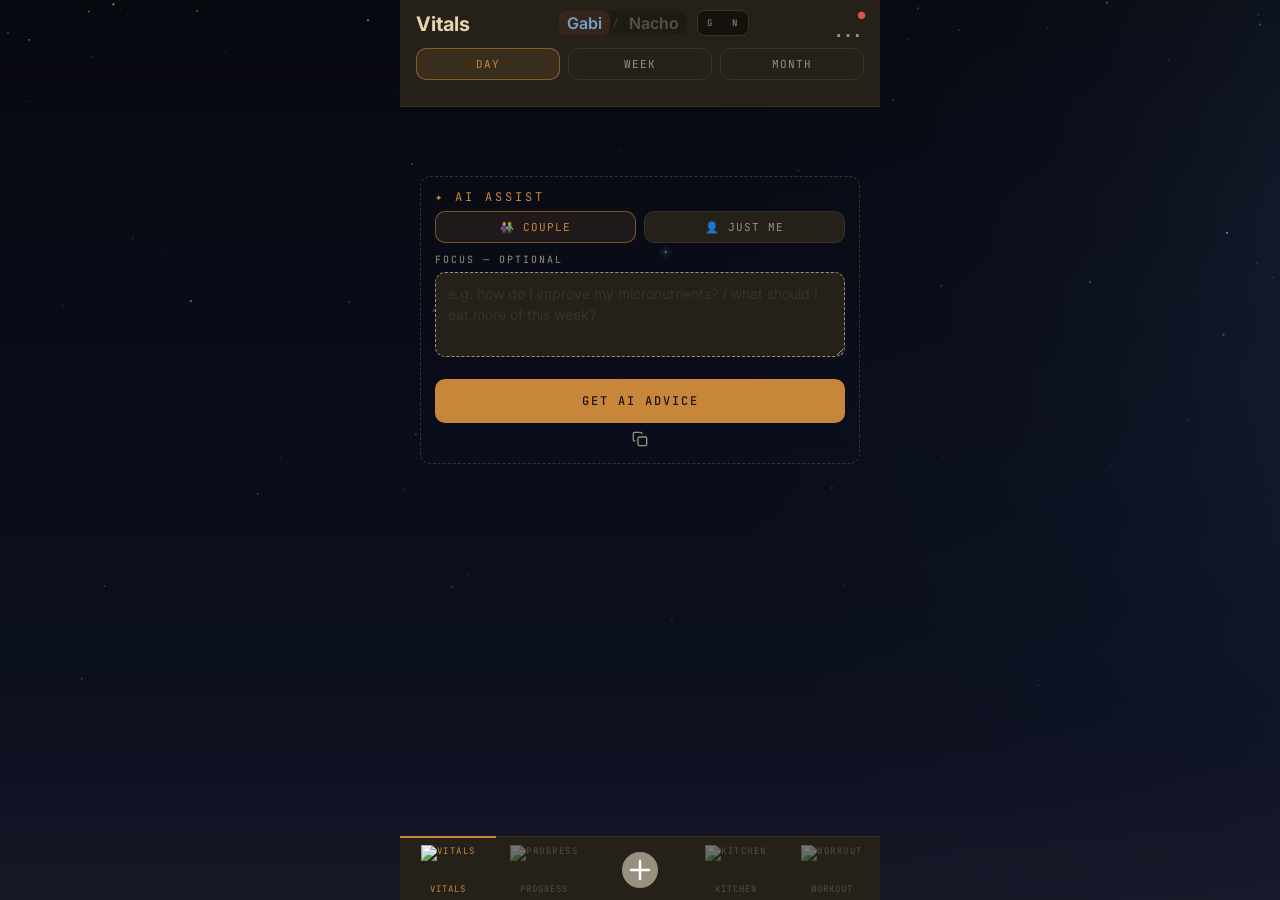
==== commit d33e163d: "Add files via upload" ====
--- a/index.html
+++ b/index.html
@@ -592,20 +592,19 @@
 <!-- PROGRESS (bottom-nav tab) — trends & evolution, always expanded. The
      macro donut that used to live here moved to the Vitals "Today" card. -->
 <div id="sec-history" class="sec" style="padding-left:16px;padding-right:16px;padding-bottom:20px">
-  <div style="display:flex;align-items:center;gap:8px;margin-bottom:16px">
-    <button onclick="openDateJump()" style="background:none;border:none;cursor:pointer;color:var(--mist);font-size:20px;padding:8px;line-height:1;flex-shrink:0;margin-left:auto">📅</button>
-  </div>
   <div class="trends-body" id="trends-body"></div>
-  <button onclick="openHistoryFromProgress()"
-    style="width:100%;margin-top:16px;padding:12px;background:var(--bark);color:var(--sand);
-    border:none;border-radius:8px;font-size:14px;font-weight:500;cursor:pointer">
-    Edit History
-  </button>
+  <div style="display:flex;justify-content:flex-end;margin-top:16px">
+    <button onclick="openHistoryFromProgress()" class="edit-history-btn">Edit History</button>
+  </div>
 </div>
 
 <!-- HISTORY (Settings sub-screen) — day-by-day log, downloads, danger zone -->
 <div id="sec-settings-history" class="sec" style="padding:calc(24px + env(safe-area-inset-top)) 16px 20px">
-  <button onclick="goBackFromSettingsHistory()" style="background:none;border:none;color:rgba(255,255,255,0.75);font-size:22px;cursor:pointer;padding:0;margin-bottom:14px;line-height:1">‹</button>
+  <div style="display:flex;align-items:center;justify-content:space-between;margin-bottom:14px">
+    <button onclick="goBackFromSettingsHistory()" style="background:none;border:none;color:rgba(255,255,255,0.75);font-size:22px;cursor:pointer;padding:0;line-height:1">‹</button>
+    <button onclick="openDateJump()" aria-label="Jump to date" style="background:none;border:none;cursor:pointer;color:var(--mist);font-size:20px;padding:8px;line-height:1;flex-shrink:0">📅</button>
+  </div>
+  <input type="date" id="date-jump-input" style="position:absolute;width:1px;height:1px;opacity:0;pointer-events:none" onchange="jumpToHistoryDate(this.value)">
   <div style="display:flex;gap:8px;margin-bottom:14px">
     <button class="btn btn-secondary" style="flex:1;font-size:12px" onclick="exportFullCSV()">Download .csv</button>
     <button class="btn btn-secondary" style="flex:1;font-size:12px" onclick="exportXLSX()">Download .xlsx</button>
@@ -728,12 +727,12 @@
 
 
 <script src="state.js"></script>
-<script src="progress.js"></script>
 <script src="ui.js"></script>
 <script src="kitchen-library.js"></script>
 <script src="kitchen.js"></script>
 <script src="log.js"></script>
 <script src="vitals.js"></script>
+<script src="progress.js"></script>
 <script src="data.js"></script>
 <script src="settings.js"></script>
 <script src="sky.js"></script>
--- a/style.css
+++ b/style.css
@@ -1104,6 +1104,20 @@
 .btn-primary:hover { background:var(--sand); }
 .btn-sage { background:transparent;color:var(--sage);border:1.5px solid var(--sage); }
 .btn-danger { background:transparent;color:var(--terra);border:1.5px solid var(--terra); }
+/* Compact "Edit History" trigger at the bottom of the Progress tab — was
+   full-width before, now sized to its content like a normal secondary btn. */
+.edit-history-btn {
+  width:auto;
+  padding:10px 18px;
+  background:var(--bark);
+  color:var(--sand);
+  border:none;
+  border-radius:8px;
+  font-size:13px;
+  font-weight:500;
+  cursor:pointer;
+}
+.edit-history-btn:hover { background:var(--clay); }
 .btn-sm {
   width:auto;padding:9px 14px;font-size:11px;
   display:inline-flex;align-items:center;justify-content:center;margin-top:0;
@@ -1295,6 +1309,13 @@
 
 /* ── HISTORY DAY CARD ── */
 .hist-day-card { margin-bottom:8px; }
+/* Brief highlight pulse so the user can see which day the calendar jump
+   landed on, since it may be scrolled into view well below the fold. */
+.hday-jump-flash { animation: hdayJumpFlash 1.2s ease-out; }
+@keyframes hdayJumpFlash {
+  0%   { background: rgba(var(--ochre-rgb), 0.22); }
+  100% { background: transparent; }
+}
 .hist-day-hdr {
   display:flex;align-items:center;justify-content:space-between;
   padding:9px 12px;cursor:pointer;
@@ -1444,6 +1465,7 @@
   font-size: 13px;
   font-weight: 500;
   letter-spacing: 0.3px;
+  position: relative;
 }
 .prog-period-opt {
   color: var(--mist);
@@ -1456,18 +1478,23 @@
   color: var(--ochre);
   position: relative;
 }
-/* Underline indicator matching reference screenshots */
-.prog-period-opt.active::after {
-  content: '';
-  display: block;
+/* Single shared sliding bar (mirrors .bnav-indicator) replaces the old
+   per-option ::after underline, which just snapped between options with
+   no motion. JS (setProgressPeriod) positions/widths this against the
+   active option's offsetLeft/offsetWidth, then the transition does the
+   sliding. */
+.prog-period-indicator {
+  position: absolute;
+  bottom: 6px;
   height: 2px;
   background: var(--ochre);
   border-radius: 2px;
-  margin-top: 3px;
   opacity: 0.75;
+  transition: transform .25s cubic-bezier(.4,0,.2,1), width .25s cubic-bezier(.4,0,.2,1);
+  pointer-events: none;
 }
 body.person-gabi .prog-period-opt.active { color: #6BA3C8; }
-body.person-gabi .prog-period-opt.active::after { background: #6BA3C8; }
+body.person-gabi .prog-period-indicator { background: #6BA3C8; }
 .prog-period-sep {
   color: rgba(255,255,255,0.15);
   font-size: 11px;
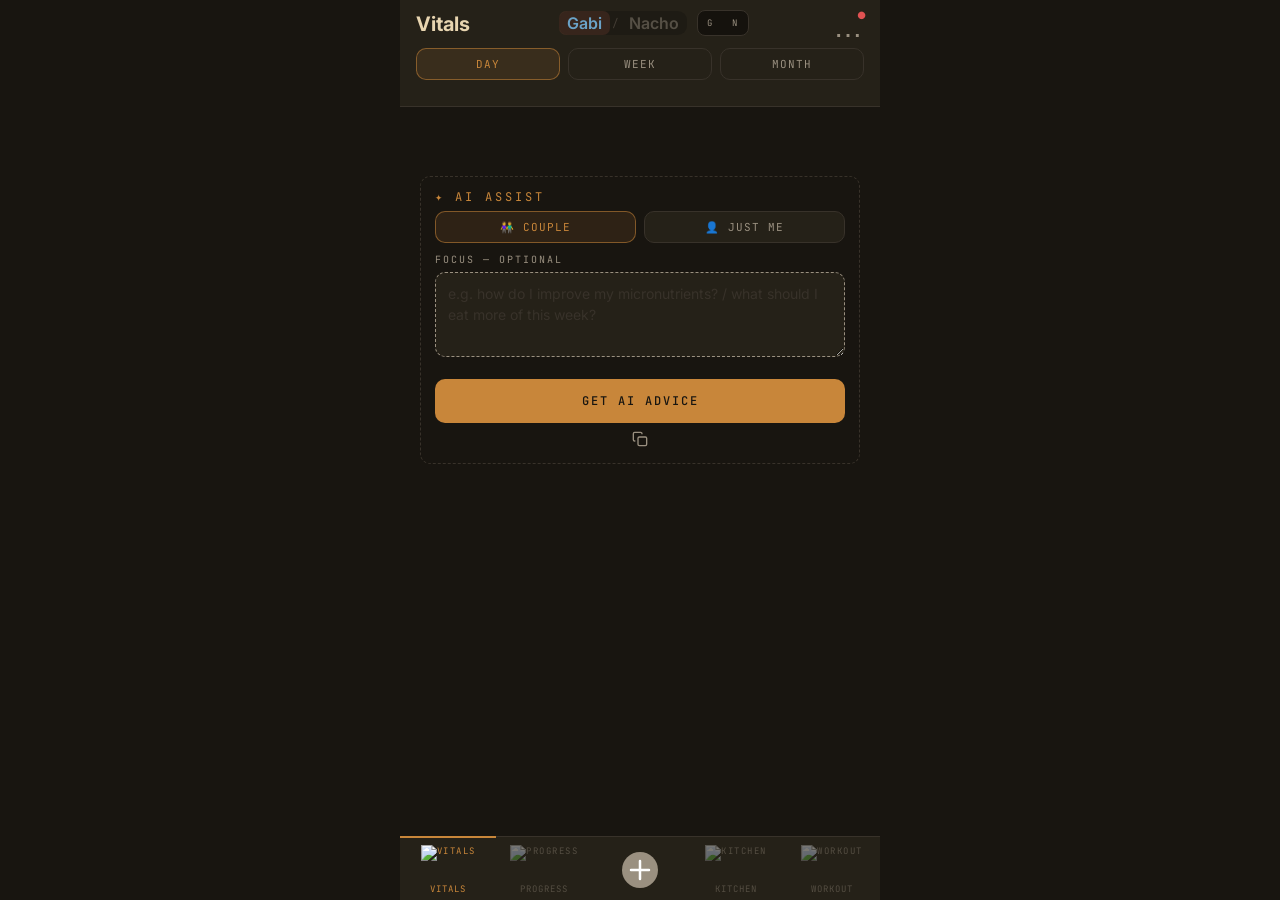
==== commit c2ecb575: "Add files via upload" ====
--- a/index.html
+++ b/index.html
@@ -12,6 +12,7 @@
 <link rel="preconnect" href="https://fonts.gstatic.com" crossorigin>
 <link rel="stylesheet" href="https://fonts.googleapis.com/css2?family=Inter:wght@400;500;600;700&display=swap">
 <link rel="stylesheet" href="style.css">
+<link rel="stylesheet" href="log-fab-anim.css">
 <style>
   .subsec-active { border-left: 3px solid var(--ochre) !important; padding-left: 11px !important; }
 </style>
@@ -737,5 +738,6 @@
 <script src="settings.js"></script>
 <script src="sky.js"></script>
 <script src="entry-detail.js"></script>
+<script src="log-fab-anim.js"></script>
 </body>
 </html>
--- a/style.css
+++ b/style.css
@@ -1215,44 +1215,12 @@
 .check-bounce { animation: checkBounce .2s ease-out; }
 
 /* ── LOG TAB ANIMATION ──
-   When the Log tab is opened from the bottom nav, the "+" circle briefly
-   expands to "swallow" the screen (bnav-log-expanding) while the log panel
-   itself slides up from the bottom and fades in (sec-log-entering). Reverse
-   on exit: the panel slides down and fades out. Hooked directly from
-   showSec() in ui.js (entered/left log detection lives there, not in log.js). */
-/* SVG transform-origin defaults can be inconsistent across iOS Safari /
-   Android Chrome — fix so the circle scales from its own centre, not the
-   SVG viewport origin. transform-box: fill-box makes transform-origin
-   relative to the element's bounding box rather than the SVG coordinate
-   system, which is what all browsers need here to scale from center. */
-.bnav-log-icon circle {
-  transform-box: fill-box;
-  transform-origin: center;
-}
-@keyframes logBtnExpand {
-  0%   { transform: scale(1);  opacity: 1; }
-  40%  { transform: scale(22); opacity: 0.6; }
-  100% { transform: scale(30); opacity: 0; }
-}
-.bnav-log-expanding {
-  animation: logBtnExpand 1s cubic-bezier(0.2,0,0.4,1) forwards;
-}
-/* ⚠️  FLAG FOR TEAM D: ui.js setTimeout for .bnav-log-expanding must change
-   from 420 → 1000 to match the new 1s animation duration above. */
-@keyframes logPanelIn {
-  from { opacity: 0; transform: translateY(20px); }
-  to   { opacity: 1; transform: translateY(0); }
-}
-.sec-log-entering {
-  animation: logPanelIn 0.45s cubic-bezier(0.2,0,0.2,1) forwards;
-}
-@keyframes logPanelOut {
-  from { transform: translateY(0);    opacity: 1; }
-  to   { transform: translateY(60px); opacity: 0; }
-}
-.sec-log-exiting {
-  animation: logPanelOut 0.35s cubic-bezier(0.4,0,0.2,1) forwards;
-}
+   Replaced by the standalone log-fab-anim.css / log-fab-anim.js module
+   (see those files). The old attempt below scaled the SVG <circle> itself,
+   which clips at the SVG's own viewBox bounds at large scale — that was
+   the "turns into a square" bug. The new module uses a plain HTML div
+   overlay instead, which has no such bound. .bnav-log-expanding,
+   .sec-log-entering, .sec-log-exiting are no longer referenced anywhere. */
 
 /* ── AI THINKING STATE ── */
 /* Applied to any button mid-AI-call via setBtnThinking(). Keeps the
--- a/log-fab-anim.css
+++ b/log-fab-anim.css
@@ -0,0 +1,73 @@
+/* ════════════════════════════════════════════════════════════════════════
+   LOG FAB ANIMATION — standalone, independent module.
+   To remove entirely: delete this file's <link> tag and log-fab-anim.js's
+   <script> tag from index.html. Nothing else references these classes.
+
+   Behaviour:
+   1. Tapping the "+" (Log tab) spawns a plain circle overlay (NOT the SVG
+      icon itself) that expands to cover the screen while fading out on its
+      own slower timeline — so it visibly "fills" before disappearing.
+   2. The "+" icon stays on top of that overlay at all times (highest layer).
+   3. The Log section (#sec-log) is forced to fade+lift in instead of the
+      normal left/right slide used by every other tab. This only overrides
+      #sec-log — every other tab keeps the original slide untouched.
+   ════════════════════════════════════════════════════════════════════════ */
+
+/* ── 1. Expanding circle overlay ── */
+#log-fab-overlay {
+  position: fixed;
+  border-radius: 50%;
+  background: var(--ochre, #C8863A);
+  pointer-events: none;
+  z-index: 9998; /* below the + icon, above everything else */
+  transform: translate(-50%, -50%) scale(0);
+  opacity: 1;
+  will-change: transform, opacity;
+}
+body.person-gabi #log-fab-overlay { background: var(--gabi-moon-bright, #6BA3C8); }
+
+/* Two independent timelines on the SAME element via two separately-timed
+   animations: scale finishes faster (~0.6s), opacity fade runs the full
+   ~1s so the circle is visibly still "there" filling the screen as it
+   fades, instead of vanishing the instant it's full-size. */
+@keyframes logFabExpand {
+  from { transform: translate(-50%, -50%) scale(0); }
+  to   { transform: translate(-50%, -50%) scale(1); }
+}
+@keyframes logFabFade {
+  0%   { opacity: 1; }
+  100% { opacity: 0; }
+}
+#log-fab-overlay.log-fab-run {
+  animation:
+    logFabExpand 0.6s cubic-bezier(0.2,0,0.2,1) forwards,
+    logFabFade   1s   linear forwards;
+}
+
+/* ── 2. "+" icon always sits above the overlay ── */
+.bnav-log-icon {
+  position: relative;
+  z-index: 9999;
+}
+
+/* ── 3. Log section: fade + lift instead of slide ──
+   showSec() (ui.js) still adds .sec-out-left/right / .sec-in-left/right
+   to drive the slide on every tab — we don't touch that logic. Here we
+   simply override what those classes animate, ONLY for #sec-log, with a
+   more specific selector. No JS coordination with ui.js required. */
+#sec-log.sec-in-left,
+#sec-log.sec-in-right {
+  animation: logSecFadeIn 0.45s cubic-bezier(0.2,0,0.2,1) forwards !important;
+}
+#sec-log.sec-out-left,
+#sec-log.sec-out-right {
+  animation: logSecFadeOut 0.3s cubic-bezier(0.4,0,0.2,1) forwards !important;
+}
+@keyframes logSecFadeIn {
+  from { opacity: 0; transform: translateY(18px); }
+  to   { opacity: 1; transform: translateY(0); }
+}
+@keyframes logSecFadeOut {
+  from { opacity: 1; transform: translateY(0); }
+  to   { opacity: 0; transform: translateY(18px); }
+}
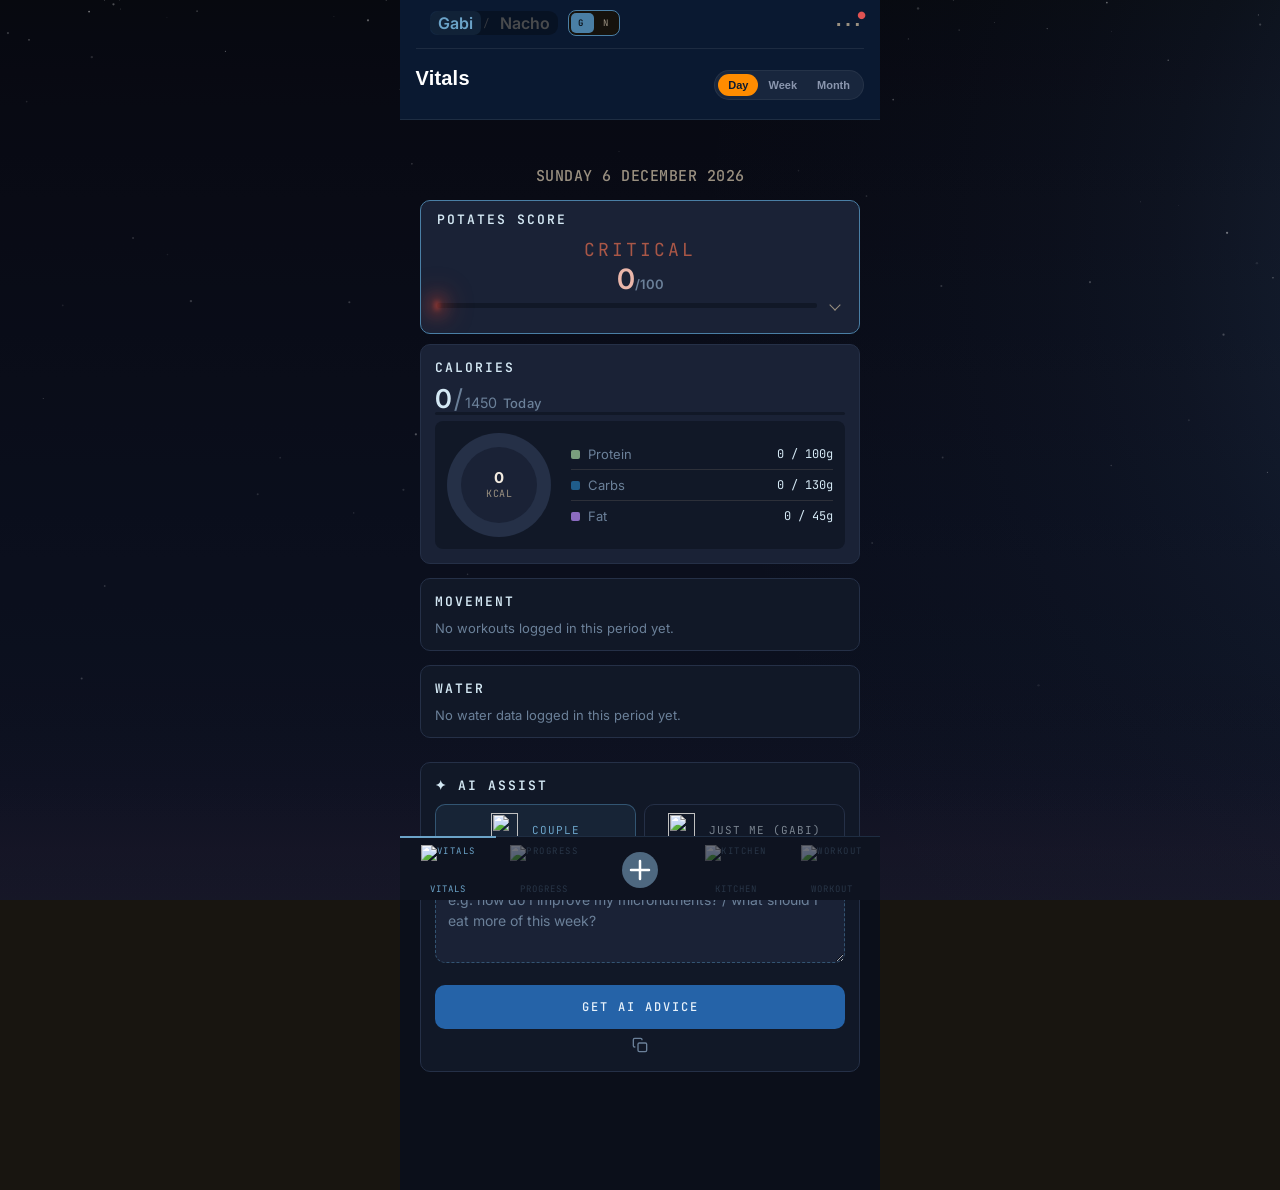
==== commit 81025ed6: "Add files via upload" ====
--- a/index.html
+++ b/index.html
@@ -12,7 +12,7 @@
 <link rel="preconnect" href="https://fonts.gstatic.com" crossorigin>
 <link rel="stylesheet" href="https://fonts.googleapis.com/css2?family=Inter:wght@400;500;600;700&display=swap">
 <link rel="stylesheet" href="style.css">
-<link rel="stylesheet" href="log-fab-anim.css">
+<link rel="stylesheet" href="anim.css">
 <style>
   .subsec-active { border-left: 3px solid var(--ochre) !important; padding-left: 11px !important; }
 </style>
@@ -76,6 +76,37 @@
     }
   })();
 </script>
+<script>
+  // ── PERSON CLASS — apply before first paint ───────────────────────────
+  // state.js's init() calls setPerson() on DOMContentLoaded, which is too
+  // late — the body renders once before JS runs, causing a flash of the
+  // unstyled (no person-* class) state: pill border appears neutral clay
+  // instead of the saved person's tint colour.
+  // This inline script runs synchronously during HTML parse, in <head>,
+  // before any element is painted. It reads the saved person directly from
+  // localStorage and applies the body class immediately — no async gap,
+  // no flash. init() / setPerson() still run normally afterwards and are
+  // idempotent when the class is already correct.
+  (function() {
+    try {
+      const raw = localStorage.getItem('la_salud_state');
+      if (raw) {
+        const saved = JSON.parse(raw);
+        const p = saved && saved.currentPerson;
+        if (p === 'gabi' || p === 'nacho') {
+          document.documentElement.classList.add('person-' + p);
+          // We set it on <html> here (document.body doesn't exist yet in
+          // <head>). ui.js's setPerson() sets it on <body>. Both selectors
+          // are used in different parts of the CSS — we also set it on body
+          // once the element exists, via a one-shot listener.
+          document.addEventListener('DOMContentLoaded', function() {
+            document.body.classList.add('person-' + p);
+          }, { once: true });
+        }
+      }
+    } catch(e) { /* localStorage unavailable — degrade silently */ }
+  })();
+</script>
 </head>
 <body>
 
@@ -89,11 +120,11 @@
   <div id="vitals-body"></div>
 
   <!-- AI ASSIST — the one action that stays in Vitals -->
-  <div class="restore-block" style="margin-top:24px">
-    <div class="restore-title" style="color:var(--ochre);font-size:12px;letter-spacing:3px">✦ AI Assist</div>
+  <div class="wk-block" style="margin-top:24px">
+    <div class="box-title">✦ AI Assist</div>
     <div class="seg" style="margin-bottom:10px">
-      <div class="seg-opt active" id="ai-assist-mode-couple" onclick="setAIAssistMode('couple')">👫 Couple</div>
-      <div class="seg-opt" id="ai-assist-mode-solo" onclick="setAIAssistMode('solo')">👤 <span id="ai-assist-mode-solo-label">Just me</span></div>
+      <div class="seg-opt active" id="ai-assist-mode-couple" onclick="setAIAssistMode('couple')"><img src="https://raw.githubusercontent.com/nachostax/la-salud/main/COUPLES.png" alt="" style="width:27px;height:27px;vertical-align:-6px;margin-right:6px"> Couple</div>
+      <div class="seg-opt" id="ai-assist-mode-solo" onclick="setAIAssistMode('solo')"><img src="https://raw.githubusercontent.com/nachostax/la-salud/main/VITALS.png" alt="" style="width:27px;height:27px;vertical-align:-6px;margin-right:6px"> <span id="ai-assist-mode-solo-label">Just me</span></div>
     </div>
     <div style="margin-bottom:10px">
       <div style="font-family:'JetBrains Mono',monospace;font-size:10px;letter-spacing:2px;color:var(--mist);text-transform:uppercase;margin-bottom:6px">Focus — optional</div>
@@ -127,12 +158,19 @@
        introducing new colors outside the existing sage/bark palette. -->
   <button id="mark-complete-btn" onclick="markDayComplete()"
     style="width:100%;display:flex;align-items:center;justify-content:center;gap:8px;
-    padding:14px;font-size:16px;font-weight:600;
+    padding:12px;font-family:'JetBrains Mono',monospace;font-size:13px;font-weight:500;letter-spacing:2px;text-transform:uppercase;
     background:var(--sage);color:var(--soil);border:none;border-radius:10px;
-    margin-bottom:16px;cursor:pointer">
+    margin-top:-6px;margin-bottom:16px;cursor:pointer">
     <span id="mark-complete-badge" style="font-size:17px;line-height:1">🏆</span>
-    <span id="mark-complete-label">Mark day as complete</span>
+    <span id="mark-complete-label">Day Complete</span>
   </button>
+
+  <!-- CONGRATS BANNER SLOT — was previously prepended inside #today-entries,
+       which buried it below the Quick Log block and full meal form (you had
+       to scroll past everything to see it). Now rendered directly here by
+       renderLogTab() so it shows immediately under the button regardless of
+       Meal/Workout mode. -->
+  <div id="congrats-banner-slot"></div>
 
   <!-- MEAL / WORKOUT MODE TOGGLE — moved to #hdr-toggle-log in #main-header -->
 
@@ -141,7 +179,7 @@
 
     <!-- QUICK LOG: repeat meals -->
     <div class="step-block" style="margin-bottom:10px">
-      <div class="step-hdr"><div class="step-num" style="background:var(--sage-dim);border-color:var(--sage);color:var(--sage)">⚡</div><div class="step-title">Quick log</div></div>
+      <div class="step-hdr"><div class="step-num" style="background:var(--sage-dim);border-color:var(--sage);color:var(--sage)">⚡</div><div class="box-title" style="margin-bottom:0">Quick Log</div></div>
 
       <div style="display:flex;gap:8px;flex-wrap:wrap;align-items:stretch">
         <button class="btn btn-quicklog btn-sm" onclick="quickLogCoffee()" style="flex:1;min-width:60px">☕ Coffee</button>
@@ -150,12 +188,24 @@
       </div>
     </div>
 
-    <!-- AI MEAL LOG -->
-    <!-- AUTOMATIC: direct Gemini API workflow (default) -->
-    <div id="ai-panel-auto">
-      <div class="step-block">
-        <div class="step-hdr"><div class="step-num">📷</div><div class="step-title">Upload food photo(s)</div></div>
-        <div class="step-copy">Add a photo and/or a short description. The app sends it to Gemini and logs the result automatically.</div>
+    <!-- MEAL LOG — single unified box housing the Auto/Manual toggle plus
+         whichever workflow is active. Previously Photo (auto) and the two
+         manual steps lived in separate boxes with a toggle floating between
+         them; now everything nests under one box-title/border, per client
+         request. -->
+    <div class="step-block">
+      <div class="step-hdr" style="justify-content:space-between">
+        <div style="display:flex;align-items:center;gap:10px">
+          <div class="step-num">📷</div><div class="box-title" style="margin-bottom:0">Meal Log</div>
+        </div>
+        <div class="meal-mode-toggle" id="ai-mode-toggle">
+          <span class="mmt-opt active" id="ai-mode-auto" onclick="setAIMode('auto')">Auto</span>
+          <span class="mmt-opt" id="ai-mode-manual" onclick="setAIMode('manual')">Manual</span>
+        </div>
+      </div>
+
+      <!-- AUTOMATIC: direct Gemini API workflow (default) -->
+      <div id="ai-panel-auto">
         <label class="file-btn" style="margin-bottom:10px">
           Choose photo(s)
           <input type="file" accept="image/*" multiple id="auto-photo-input" onchange="handleAutoPhotos(event)">
@@ -164,88 +214,57 @@
         <textarea id="auto-desc-input" placeholder="Optional description, e.g. 'no honey in the coffee'" style="min-height:44px"></textarea>
         <div id="auto-key-missing" style="display:none;font-size:14px;color:var(--mist);margin-top:8px">No Gemini API key yet — add one in <span style="color:var(--ochre);cursor:pointer" onclick="openSettings()">Settings</span>.</div>
       </div>
-      <div style="text-align:center;margin-top:2px">
-        <label class="manual-mode-toggle" style="display:inline-flex;align-items:center;gap:6px;font-size:13px;color:var(--mist);cursor:pointer">
-          <input type="checkbox" id="manual-mode-checkbox" onchange="setAIMode(this.checked?'manual':'auto')" style="width:15px;height:15px;accent-color:var(--mist)">
-          Manual mode
-        </label>
-      </div>
-    </div>
-
-    <!-- MANUAL: copy/paste workflow -->
-    <div id="ai-panel-manual" style="display:none">
-      <div class="step-block">
-        <div class="step-hdr"><div class="step-num">1</div><div class="step-title">Get the format</div></div>
-        <div class="step-copy">Copy this prompt, paste it into Claude or ChatGPT, then send a photo or description of what you ate. The prompt tells the AI exactly what format to use.</div>
-        <button class="btn btn-secondary" onclick="copyFormatPrompt()">Copy prompt</button>
-      </div>
-
-      <div class="step-block">
-        <div class="step-hdr"><div class="step-num">2</div><div class="step-title">Add what it gave you</div></div>
-        <div class="step-copy">Paste the AI's reply below, or upload the .txt file it gave you.</div>
-        <div class="paste-block">
-          <textarea id="paste-input" placeholder="MEAL | Tortilla española | Calories: 420 | Protein: 22g | ... | Time: 14:30"></textarea>
-        </div>
-        <div class="or-divider">or</div>
-        <label class="file-btn">
-          Upload a text file
-          <input type="file" accept=".txt,.md,text/plain" onchange="addEntryFromFile(event)">
-        </label>
-      </div>
-    </div>
-
-    <!-- Full-day checkbox stays in the DOM for the existing Submit Log flow
-         (applyFullDayStatus/syncFullDayCheckbox read/write it), but it's no
-         longer the primary way to mark a day complete — that's the button
-         at the top of the panel now, via markDayComplete(). This row is a
-         quiet secondary indicator of the same state. -->
-    <div style="display:flex;align-items:center;gap:10px;padding:4px 0 14px;opacity:0.7">
-      <input type="checkbox" id="full-day-check" onchange="if(this.checked){this.classList.remove('check-bounce');requestAnimationFrame(()=>this.classList.add('check-bounce'));}" style="width:18px;height:18px;accent-color:var(--sage)">
+
+      <!-- MANUAL: copy/paste workflow — both steps flow in this same box now -->
+      <div id="ai-panel-manual" style="display:none">
+        <div style="margin-top:14px">
+          <div class="step-hdr"><div class="step-num">1</div><div class="step-title">Get the format</div></div>
+          <div class="step-copy">Copy this prompt, paste it into Claude or ChatGPT, then send a photo or description of what you ate. The prompt tells the AI exactly what format to use.</div>
+          <button class="btn btn-secondary" onclick="copyFormatPrompt()">Copy prompt</button>
+        </div>
+
+        <div style="margin-top:16px">
+          <div class="step-hdr"><div class="step-num">2</div><div class="step-title">Add what it gave you</div></div>
+          <div class="step-copy">Paste the AI's reply below, or upload the .txt file it gave you.</div>
+          <div class="paste-block">
+            <textarea id="paste-input" placeholder="MEAL | Tortilla española | Calories: 420 | Protein: 22g | ... | Time: 14:30"></textarea>
+          </div>
+          <div class="or-divider">or</div>
+          <label class="file-btn">
+            Upload a text file
+            <input type="file" accept=".txt,.md,text/plain" onchange="addEntryFromFile(event)">
+          </label>
+        </div>
+      </div>
     </div>
 
     <div id="storage-status" style="display:none"></div>
     <div id="today-entries"></div>
-    <div style="margin-top:14px;margin-bottom:2px">
+    <div style="margin-top:22px;margin-bottom:10px">
       <span id="retro-toggle-lbl" style="font-size:16px;font-weight:500;color:var(--mist);cursor:pointer" onclick="toggleRetroDate()">📅 Backdate Log</span>
       <div id="retro-date-row" style="display:none;margin-top:8px;gap:8px;align-items:center;flex-wrap:wrap">
         <input type="date" id="retro-date-input" class="themed-field" style="flex:1;background:var(--bark);border:1px solid var(--clay);border-radius:10px;color:var(--sand);padding:6px 10px;font-size:14px;font-family:inherit">
         <input type="time" id="retro-time-input" class="themed-field" style="background:var(--bark);border:1px solid var(--clay);border-radius:10px;color:var(--sand);padding:6px 10px;font-size:14px;font-family:inherit">
         <span style="font-size:16px;color:var(--ochre);cursor:pointer;flex-shrink:0" onclick="clearRetroDate()">✕</span>
       </div>
-      <!-- LOG WATER FOR A DIFFERENT DATE — mirrors the Water tab's quick-add
-           UI, but pre-fills the retro date selected above and writes to that
-           date's water entry instead of today's. Only shown once a retro
-           date/time row is open, since it has no meaning without one. -->
-      <div id="retro-water-block" style="display:none;margin-top:14px;padding-top:14px;border-top:1px solid var(--clay)">
-        <div style="font-size:14px;color:var(--mist);margin-bottom:8px">💧 Also log water for that date</div>
-        <div style="display:flex;gap:8px;margin-bottom:8px;flex-wrap:wrap">
-          <input type="date" id="retro-water-date-input" class="themed-field" style="flex:1;min-width:120px;background:var(--bark);border:1px solid var(--clay);border-radius:10px;color:var(--sand);padding:6px 10px;font-size:14px;font-family:inherit">
-          <input type="number" id="retro-water-amount-input" placeholder="ml" inputmode="numeric" class="themed-field" style="width:90px;background:var(--bark);border:1px solid var(--clay);border-radius:10px;color:var(--sand);padding:6px 10px;font-size:14px;font-family:inherit">
-        </div>
-        <div style="display:flex;gap:8px">
-          <button class="btn btn-water btn-sm" onclick="addRetroWaterMl(250)" style="flex:1">+250 ml</button>
-          <button class="btn btn-water btn-sm" onclick="addRetroWaterMl(500)" style="flex:1">+500 ml</button>
-          <button class="btn btn-water btn-sm" onclick="submitRetroWaterAmount()" style="flex:1">Set amount</button>
-        </div>
-      </div>
-    </div>
-    <div style="display:flex;align-items:center;gap:8px;margin-top:10px;margin-bottom:24px">
-      <button onclick="submitLogBoth()" id="log-both-btn" title="Log for both Gabi & Nacho" style="width:32px;height:32px;border-radius:50%;border:1px solid var(--clay);background:var(--bark);color:var(--ochre);font-size:14px;cursor:pointer;flex-shrink:0;padding:0;line-height:1">👫</button>
-      <button class="btn btn-save" style="flex:1;margin-top:0" onclick="submitLog()" id="submit-log-btn">Submit Log</button>
+    </div>
+    <div style="display:flex;align-items:center;gap:8px;margin-top:16px;margin-bottom:24px">
+      <button onclick="submitLogBoth()" id="log-both-btn" title="Log for both Gabi & Nacho" style="width:32px;height:32px;border-radius:50%;border:1px solid var(--clay);background:var(--bark);color:var(--ochre);font-size:14px;cursor:pointer;flex-shrink:0;padding:0;line-height:1"><img src="https://raw.githubusercontent.com/nachostax/la-salud/main/COUPLES.png" alt="Both" style="width:27px;height:27px;vertical-align:middle"></button>
+      <button class="btn btn-save" style="flex:1;margin-top:0;font-size:13px" onclick="submitLog()" id="submit-log-btn">Submit Log</button>
     </div>
   </div>
 
   <!-- ── WORKOUT MODE ── -->
   <div id="log-panel-workout" style="display:none">
     <div class="step-block">
-      <div class="step-hdr"><div class="step-num">🏃</div><div class="step-title">Log a workout</div></div>
+      <div class="step-hdr"><div class="box-title" style="margin-bottom:0">Workout</div></div>
 
       <div style="font-family:'JetBrains Mono',monospace;font-size:10px;letter-spacing:2px;color:var(--mist);text-transform:uppercase;margin-bottom:8px">Type of workout</div>
       <div style="display:grid;grid-template-columns:1fr 1fr;gap:8px;margin-bottom:8px" id="wk-type-grid">
-        <button class="wk-type-btn wk-type-btn-primary" data-type="Walking" onclick="selectWorkoutType(this)">🚶 Walking</button>
-        <button class="wk-type-btn wk-type-btn-primary" data-type="Cardio" onclick="selectWorkoutType(this)">🔥 Cardio</button>
-        <button class="wk-type-btn wk-type-btn-primary" data-type="Strength" onclick="selectWorkoutType(this)">💪 Strength</button>
-        <button class="wk-type-btn wk-type-btn-primary" data-type="Mobility" onclick="selectWorkoutType(this)">🧘 Mobility</button>
+        <button class="wk-type-btn wk-type-btn-primary" data-type="Walking" onclick="selectWorkoutType(this)"><img src="https://raw.githubusercontent.com/nachostax/la-salud/main/WALKING.png" alt="" style="width:27px;height:27px;vertical-align:-6px;margin-right:6px"> Walking</button>
+        <button class="wk-type-btn wk-type-btn-primary" data-type="Cardio" onclick="selectWorkoutType(this)"><img src="https://raw.githubusercontent.com/nachostax/la-salud/main/CARDIO%202.png" alt="" style="width:27px;height:27px;vertical-align:-6px;margin-right:6px"> Cardio</button>
+        <button class="wk-type-btn wk-type-btn-primary" data-type="Strength" onclick="selectWorkoutType(this)"><img src="https://raw.githubusercontent.com/nachostax/la-salud/main/WORKOUT.png" alt="" style="width:27px;height:27px;vertical-align:-6px;margin-right:6px"> Strength</button>
+        <button class="wk-type-btn wk-type-btn-primary" data-type="Mobility" onclick="selectWorkoutType(this)"><img src="https://raw.githubusercontent.com/nachostax/la-salud/main/MOBILITY.png" alt="" style="width:27px;height:27px;vertical-align:-6px;margin-right:6px"> Mobility</button>
         <button class="wk-type-btn" data-type="Other" onclick="selectWorkoutType(this)" style="grid-column:1/-1">✏️ Other (AI)</button>
       </div>
       <div id="wk-cardio-subtype" style="display:none;margin-bottom:14px">
@@ -288,7 +307,7 @@
       </div>
 
       <div style="margin-top:10px;margin-bottom:6px">
-        <span style="font-size:16px;font-weight:500;color:var(--sand);cursor:pointer;text-decoration:underline" onclick="toggleRetroDateWk()">📅 Log for a different date / time</span>
+        <span id="retro-toggle-lbl-wk" style="font-size:16px;font-weight:500;color:var(--mist);cursor:pointer" onclick="toggleRetroDateWk()">📅 Backdate Log</span>
         <div id="retro-date-row-wk" style="display:none;margin-top:8px;gap:8px;align-items:center;flex-wrap:wrap">
           <input type="date" id="retro-date-input-wk" class="themed-field" style="flex:1;background:var(--bark);border:1px solid var(--clay);border-radius:10px;color:var(--sand);padding:6px 10px;font-size:14px;font-family:inherit">
           <input type="time" id="retro-time-input-wk" class="themed-field" style="background:var(--bark);border:1px solid var(--clay);border-radius:10px;color:var(--sand);padding:6px 10px;font-size:14px;font-family:inherit">
@@ -296,7 +315,7 @@
         </div>
       </div>
       <div style="display:flex;align-items:center;gap:8px;margin-top:4px">
-        <button onclick="logWorkoutBoth()" id="wk-log-both-btn" title="Log for both Gabi & Nacho" style="display:none;width:32px;height:32px;border-radius:50%;border:1px solid var(--clay);background:var(--bark);color:var(--ochre);font-size:14px;cursor:pointer;flex-shrink:0;padding:0;line-height:1">👫</button>
+        <button onclick="logWorkoutBoth()" id="wk-log-both-btn" title="Log for both Gabi & Nacho" style="display:none;width:32px;height:32px;border-radius:50%;border:1px solid var(--clay);background:var(--bark);color:var(--ochre);font-size:14px;cursor:pointer;flex-shrink:0;padding:0;line-height:1"><img src="https://raw.githubusercontent.com/nachostax/la-salud/main/COUPLES.png" alt="Both" style="width:27px;height:27px;vertical-align:middle"></button>
         <button class="btn btn-save" onclick="submitWorkout()" id="wk-submit-btn" style="display:none;margin-top:0;flex:1">Log workout</button>
       </div>
     </div>
@@ -307,7 +326,7 @@
   <!-- ── WATER MODE ── -->
   <div id="log-panel-water" style="display:none">
     <div class="step-block">
-      <div class="step-hdr"><div class="step-num">💧</div><div class="step-title">Water today</div></div>
+      <div class="step-hdr"><div class="box-title" style="margin-bottom:0">Water</div></div>
       <div id="water-display" style="text-align:center;padding:14px 0 10px">
         <div style="font-family:'Inter',sans-serif;font-weight:700;font-size:48px;color:var(--bone);line-height:1" id="water-count">0 ml</div>
       </div>
@@ -324,26 +343,22 @@
         <button class="btn btn-water btn-sm" onclick="addWaterMl(750)" style="flex:1">+750 ml</button>
         <button class="btn btn-water btn-sm" onclick="addWaterMl(1000)" style="flex:1">+1000 ml</button>
       </div>
-      <div style="font-size:14px;color:var(--mist);text-align:center;margin-top:12px">Resets every day at midnight</div>
-
-      <!-- LOG WATER FOR A DIFFERENT DATE — standalone entry point so water
-           can be backfilled into history without needing a retro meal/time
-           open first. Writes through the same setWaterMlForDate() path as
-           the meal-panel's retro-water block, just with its own input IDs
-           (wtr-retro-*) so the two don't collide if both happen to be open. -->
+      <div style="font-size:14px;color:var(--mist);text-align:center;margin-top:12px" id="water-reset-note">Resets every day at midnight</div>
+
+      <!-- BACKDATE LOG (water) — same pattern/copy as the meal & workout
+           tabs' Backdate Log. Once a date is picked, the MAIN water buttons
+           above switch to accumulating into a pending total for that date
+           (see isWaterBackdating()/addWaterMl() in log.js) instead of
+           writing to today. Submit commits the pending total as one entry. -->
       <div style="margin-top:16px;padding-top:14px;border-top:1px solid var(--clay)">
-        <div style="text-align:center;margin-bottom:8px">
-          <span id="wtr-retro-toggle-lbl" style="font-size:16px;font-weight:500;color:var(--sand);cursor:pointer;text-decoration:underline" onclick="toggleWaterRetroDate()">📅 Log water for a different date</span>
-        </div>
-        <div id="wtr-retro-row" style="display:none;gap:8px;align-items:center;flex-wrap:wrap;margin-bottom:8px">
-          <input type="date" id="wtr-retro-date-input" class="themed-field" style="flex:1;min-width:120px;background:var(--bark);border:1px solid var(--clay);border-radius:10px;color:var(--sand);padding:6px 10px;font-size:14px;font-family:inherit">
-          <input type="number" id="wtr-retro-amount-input" placeholder="ml" inputmode="numeric" class="themed-field" style="width:90px;background:var(--bark);border:1px solid var(--clay);border-radius:10px;color:var(--sand);padding:6px 10px;font-size:14px;font-family:inherit">
+        <span id="wtr-retro-toggle-lbl" style="font-size:16px;font-weight:500;color:var(--mist);cursor:pointer" onclick="toggleWaterRetroDate()">📅 Backdate Log</span>
+        <div id="wtr-retro-row" style="display:none;margin-top:8px;gap:8px;align-items:center;flex-wrap:wrap">
+          <input type="date" id="wtr-retro-date-input" class="themed-field" style="flex:1;background:var(--bark);border:1px solid var(--clay);border-radius:10px;color:var(--sand);padding:6px 10px;font-size:14px;font-family:inherit" onchange="onWaterRetroDateChange()">
           <span style="font-size:16px;color:var(--ochre);cursor:pointer;flex-shrink:0" onclick="clearWaterRetroDate()">✕</span>
         </div>
-        <div id="wtr-retro-actions" style="display:none;gap:8px">
-          <button class="btn btn-water btn-sm" onclick="addWaterRetroMl(250)" style="flex:1">+250 ml</button>
-          <button class="btn btn-water btn-sm" onclick="addWaterRetroMl(500)" style="flex:1">+500 ml</button>
-          <button class="btn btn-water btn-sm" onclick="submitWaterRetroAmount()" style="flex:1">Set amount</button>
+        <div id="wtr-retro-pending-row" style="display:none;align-items:center;justify-content:space-between;gap:10px;margin-top:10px">
+          <div style="font-size:14px;color:var(--mist)">Pending for <span id="wtr-retro-pending-date" style="color:var(--sand)"></span>: <span id="wtr-retro-pending-amount" style="color:var(--sage);font-weight:600">0 ml</span></div>
+          <button class="btn btn-water btn-sm" onclick="submitWaterRetroAmount()" style="flex:0 0 auto;padding-left:16px;padding-right:16px">Submit</button>
         </div>
       </div>
     </div>
@@ -433,10 +448,10 @@
 
 
   <div class="step-block">
-    <div class="step-hdr"><div class="step-num">🤔</div><div class="step-title">What should we eat right now?</div></div>
+    <div class="step-hdr"><img src="https://raw.githubusercontent.com/nachostax/la-salud/main/KITCHEN.png" alt="" style="width:27px;height:27px;flex-shrink:0"><div class="box-title" style="margin-bottom:0">AI Assist Meal</div></div>
     <div class="seg" style="margin-bottom:10px">
-      <div class="seg-opt active" id="hungry-mode-couple" onclick="setHungryMode('couple')">👫 Couple</div>
-      <div class="seg-opt" id="hungry-mode-solo" onclick="setHungryMode('solo')">👤 <span id="hungry-mode-solo-label">Just me</span></div>
+      <div class="seg-opt active" id="hungry-mode-couple" onclick="setHungryMode('couple')"><img src="https://raw.githubusercontent.com/nachostax/la-salud/main/COUPLES.png" alt="" style="width:27px;height:27px;vertical-align:-6px;margin-right:6px"> Couple</div>
+      <div class="seg-opt" id="hungry-mode-solo" onclick="setHungryMode('solo')"><img src="https://raw.githubusercontent.com/nachostax/la-salud/main/VITALS.png" alt="" style="width:27px;height:27px;vertical-align:-6px;margin-right:6px"> <span id="hungry-mode-solo-label">Just me</span></div>
     </div>
     <div class="seg" style="margin-bottom:10px">
       <div class="seg-opt active" id="hungry-tier-10" onclick="setHungryTier('10')">10 min</div>
@@ -453,7 +468,7 @@
   </div>
 
   <div class="step-block">
-    <div class="step-hdr"><div class="step-num">📋</div><div class="step-title">Pick meals — Mercadona Malvarrosa</div></div>
+    <div class="step-hdr"><div class="step-num">📋</div><div class="box-title" style="margin-bottom:0">Pick meals</div></div>
     <div class="kitchen-size-toggle" id="kitchen-size-toggle"></div>
 
     <div class="seg" style="margin-bottom:12px">
@@ -478,21 +493,17 @@
   </div>
 
   <div class="step-block">
-    <div class="step-hdr"><div class="step-num">🍽</div><div class="step-title">Frequently eaten</div></div>
-
-    <div id="kitchen-frequent"></div>
-  </div>
-
-  <div class="step-block">
-    <div class="step-hdr"><div class="step-num">🛒</div><div class="step-title">Shopping list</div></div>
+    <div class="step-hdr"><div class="step-num">🛒</div><div class="box-title" style="margin-bottom:0">Shopping List</div></div>
     <div id="kitchen-shopping"></div>
-    <button class="btn btn-secondary" onclick="copyShoppingList()" style="margin-top:8px;padding:8px 14px">
-      <svg width="16" height="16" viewBox="0 0 24 24" fill="none" stroke="currentColor" stroke-width="2">
-        <rect x="9" y="9" width="13" height="13" rx="2"/>
-        <path d="M5 15H4a2 2 0 01-2-2V4a2 2 0 012-2h9a2 2 0 012 2v1"/>
-      </svg>
-    </button>
     <button class="btn btn-ai" id="chef-btn" onclick="runCookingSchedule()" style="margin-top:8px">Let's cook it! 👨‍🍳</button>
+    <div style="text-align:center;margin:8px 0 0">
+      <button onclick="copyShoppingList()" title="Copy list" style="background:none;border:none;cursor:pointer;color:var(--mist)">
+        <svg width="16" height="16" viewBox="0 0 24 24" fill="none" stroke="currentColor" stroke-width="2">
+          <rect x="9" y="9" width="13" height="13" rx="2"/>
+          <path d="M5 15H4a2 2 0 01-2-2V4a2 2 0 012-2h9a2 2 0 012 2v1"/>
+        </svg>
+      </button>
+    </div>
     <div id="chef-result" style="display:none;margin-top:12px"></div>
   </div>
 </div>
@@ -593,9 +604,21 @@
 <!-- PROGRESS (bottom-nav tab) — trends & evolution, always expanded. The
      macro donut that used to live here moved to the Vitals "Today" card. -->
 <div id="sec-history" class="sec" style="padding-left:16px;padding-right:16px;padding-bottom:20px">
-  <div class="trends-body" id="trends-body"></div>
+  <div class="trends-body" id="trends-body">
+    <div class="prog-period-bar" id="prog-period-bar">
+      <span class="prog-period-opt" data-period="week" onclick="setProgressPeriod('week')">Week</span>
+      <span class="prog-period-sep">|</span>
+      <span class="prog-period-opt" data-period="month" onclick="setProgressPeriod('month')">Month</span>
+      <span class="prog-period-sep">|</span>
+      <span class="prog-period-opt" data-period="year" onclick="setProgressPeriod('year')">Year</span>
+      <span class="prog-period-sep">|</span>
+      <span class="prog-period-opt" data-period="max" onclick="setProgressPeriod('max')">Max</span>
+      <div class="prog-period-indicator" id="prog-period-indicator"></div>
+    </div>
+    <div id="trends-content"></div>
+  </div>
   <div style="display:flex;justify-content:flex-end;margin-top:16px">
-    <button onclick="openHistoryFromProgress()" class="edit-history-btn">Edit History</button>
+    <button id="progress-action-btn" onclick="handleProgressActionBtn()" class="edit-history-btn">Log KG</button>
   </div>
 </div>
 
@@ -629,13 +652,7 @@
     <div class="psh-sync" id="sync-status" onclick="retryCloudSync()" style="cursor:pointer;color:#888">●</div>
     <!-- Settings — absolute right, bigger -->
     <button class="hdr-settings-btn" id="hdr-settings-btn" onclick="openSettingsTab(this)" aria-label="Settings">⋯</button>
-    <!-- LEFT: big section title — absolute so toggle stays centered -->
-    <div class="psh-left">
-      <div id="hdr-title-wrap">
-        <span id="hdr-section-title">Vitals</span>
-      </div>
-    </div>
-    <!-- CENTER: names and toggle pill -->
+    <!-- LEFT: names and toggle pill (section title moved to row 2, below) -->
     <div class="psh-right">
       <div class="psh-names">
         <span class="psh-name psh-active-g" id="psh-name-gabi" onclick="if(S.currentPerson!=='gabi')togglePerson()">Gabi</span>
@@ -649,28 +666,39 @@
     </div>
   </div>
 
-  <!-- ROW 2: per-tab toggle row, only one shown at a time (display toggled
-       by showSec() in ui.js based on the active tab). -->
-  <div id="hdr-tab-row">
+  <hr class="pf-divider" />
+
+  <!-- ROW 2: title + date (left), per-tab toggle (right). Only one of the
+       three toggle groups is shown at a time (display toggled by
+       showSec() in ui.js based on the active tab); title/date now live
+       here instead of row 1, per the Potato Fit header restyle. -->
+  <div id="hdr-tab-row" class="pf-header-row pf-header-row--title">
+    <div>
+      <div id="hdr-title-wrap">
+        <span class="pf-title" id="hdr-section-title">Vitals</span>
+      </div>
+      <div class="pf-subheader" id="hdr-date"></div>
+    </div>
+
     <!-- VITALS: Day / Week / Month -->
-    <div class="seg hdr-tab-toggle" id="hdr-toggle-vitals">
-      <div class="seg-opt active" id="per-day" onclick="setPeriod('day')">Day</div>
-      <div class="seg-opt" id="per-week" onclick="setPeriod('week')">Week</div>
-      <div class="seg-opt" id="per-month" onclick="setPeriod('month')">Month</div>
+    <div class="seg hdr-tab-toggle pf-toggle" id="hdr-toggle-vitals">
+      <div class="seg-opt pf-toggle-option active" id="per-day" onclick="setPeriod('day')">Day</div>
+      <div class="seg-opt pf-toggle-option" id="per-week" onclick="setPeriod('week')">Week</div>
+      <div class="seg-opt pf-toggle-option" id="per-month" onclick="setPeriod('month')">Month</div>
     </div>
 
     <!-- PROGRESS: Weight / Food / Activity category selector -->
-    <div class="seg hdr-tab-toggle" id="hdr-toggle-history" style="display:none">
-      <div class="seg-opt active" id="prog-cat-weight" onclick="setProgressCategory('weight')">Weight</div>
-      <div class="seg-opt" id="prog-cat-food" onclick="setProgressCategory('food')">Food</div>
-      <div class="seg-opt" id="prog-cat-activity" onclick="setProgressCategory('activity')">Activity</div>
+    <div class="seg hdr-tab-toggle pf-toggle" id="hdr-toggle-history" style="display:none">
+      <div class="seg-opt pf-toggle-option active" id="prog-cat-weight" onclick="setProgressCategory('weight')">Weight</div>
+      <div class="seg-opt pf-toggle-option" id="prog-cat-food" onclick="setProgressCategory('food')">Food</div>
+      <div class="seg-opt pf-toggle-option" id="prog-cat-activity" onclick="setProgressCategory('activity')">Activity</div>
     </div>
 
     <!-- LOG: Meal / Workout / Water (moved here from inside #sec-log) -->
-    <div class="seg hdr-tab-toggle" id="hdr-toggle-log" style="display:none">
-      <div class="seg-opt active" id="log-mode-meal" onclick="setLogMode('meal')">Meal</div>
-      <div class="seg-opt" id="log-mode-workout" onclick="setLogMode('workout')">Workout</div>
-      <div class="seg-opt" id="log-mode-water" onclick="setLogMode('water')">Water</div>
+    <div class="seg hdr-tab-toggle pf-toggle" id="hdr-toggle-log" style="display:none">
+      <div class="seg-opt pf-toggle-option active" id="log-mode-meal" onclick="setLogMode('meal')">Meal</div>
+      <div class="seg-opt pf-toggle-option" id="log-mode-workout" onclick="setLogMode('workout')">Workout</div>
+      <div class="seg-opt pf-toggle-option" id="log-mode-water" onclick="setLogMode('water')">Water</div>
     </div>
   </div>
 </div>
@@ -736,8 +764,7 @@
 <script src="progress.js"></script>
 <script src="data.js"></script>
 <script src="settings.js"></script>
-<script src="sky.js"></script>
+<script src="anim.js"></script>
 <script src="entry-detail.js"></script>
-<script src="log-fab-anim.js"></script>
 </body>
 </html>
--- a/style.css
+++ b/style.css
@@ -20,6 +20,173 @@
   --nacho-c: #C8863A;
   /* Body tint — shifts between Nacho (warm) and Gabi (cool moonlight) */
   --body-tint: rgba(0,0,0,0);
+
+  /* ── Muted status colours — blended toward bone, used for kcal status
+     lines and adherence labels (Step 5/5B). Intentionally desaturated
+     so they read as tints, not full-strength traffic lights. ── */
+  --status-green:  #8CB98F;   /* sage lightened ~15% toward bone */
+  --status-orange: #C89B6A;   /* ochre lightened ~20% toward bone */
+  --status-red:    #C47A6A;   /* terra lightened ~20% toward bone */
+
+  /* ── Step 11 Part A — unified adherence-label palette ──
+     A finer 5-band refinement of the 3-tone --status-* set above, per
+     the client's explicit "hue-white caveat": near-white tints that
+     read clearly in daylight rather than full-saturation colour. These
+     are the tokens the new shared adherenceLabel()-style helper(s) use
+     across every Progress trend card (Calories/Protein/Water/Steps/
+     Weight/Activity) so every "how close to target" label shares one
+     palette. --status-* stays in place for now (still used by the
+     Vitals +/- Kcal line and the current per-card IIFEs) until Part B
+     migrates those call sites over to this richer scale — at that
+     point --status-* can likely be retired in favour of these.
+     Client feedback (2nd pass): first attempt at deepening these was
+     still too weak to register as colour at a glance — pushed much
+     further toward the saturated end this time, still short of the
+     fully-saturated --sage/--ochre/--terra. */
+  --adh-great:   #8FC7A0;   /* clear soft green  — Impeccable/Excellent */
+  --adh-good:    #B7D9A8;   /* clear yellow-green — Good/Close */
+  --adh-neutral: #C7C7C7;   /* clear neutral grey — Fair/On target */
+  --adh-warn:    #E0B678;   /* clear warm amber  — Off track/A bit low */
+  --adh-poor:    #E0917E;   /* clear soft red/coral — Poor/Very poor/Low */
+
+  /* ── Step 7 — gold-standard box-title colour ──
+     Deliberately a NEW token, not --ochre (already used on interactive
+     elements/score bar/borders) and not --sand (already used widely for
+     general body text — see ~25 existing usages). Reserved exclusively
+     for .box-title; per client instruction this colour must not appear
+     anywhere else in the app. */
+  --box-title: #D9C093;
+
+  /* ── Potato Fit theme layer — night/astro palette (Header Restyle
+     Phase 1). New prefixed layer sitting alongside --soil/--bark/etc —
+     nothing existing renamed or removed. ── */
+  --pf-bg:            #0A1931;   /* page background, NOT a card background */
+  --pf-text-primary:  #FFFFFF;
+  --pf-text-muted:    #8A96AE;
+  --pf-accent-orange: #FF8C00;
+  --pf-accent-teal:   #48D1CC;
+  --pf-divider:       rgba(255,255,255,0.08);
+  --pf-toggle-bg:      rgba(255,255,255,0.06);
+  --pf-toggle-border:  rgba(255,255,255,0.06);
+  --pf-toggle-radius:  16px;
+  --pf-card-radius:    18px;
+}
+
+/* ══════════════════════════════════════════════════════════════════
+   POTATO FIT — HEADER RESTYLE (PHASE 1)
+   Typography classes, shared toggle component, and header-row helpers
+   for the new night/astro theme. Scoped to #main-header for now —
+   nothing below the header touches these yet. See restyle prompt doc
+   for the full spec.
+   ══════════════════════════════════════════════════════════════════ */
+@import url('https://fonts.googleapis.com/css2?family=Space+Grotesk:wght@500;700&family=Baloo+2:wght@400;600&display=swap');
+
+.pf-title {
+  font-family: 'Space Grotesk', sans-serif;
+  font-weight: 700;
+  font-size: 20px;
+  color: var(--pf-text-primary);
+  letter-spacing: 0.2px;
+}
+
+.pf-subheader {
+  font-family: 'Baloo 2', sans-serif;
+  font-size: 12px;
+  color: var(--pf-text-muted);
+  margin-top: 2px;
+}
+
+.pf-body {
+  font-family: 'Baloo 2', sans-serif;
+  font-size: 14px;
+  color: var(--pf-text-primary);
+}
+
+.pf-label-caps {
+  font-family: 'Space Grotesk', sans-serif;
+  font-weight: 500;
+  font-size: 13px;
+  letter-spacing: 1px;
+  text-transform: uppercase;
+  color: var(--pf-text-muted);
+}
+
+/* Shared toggle component — single source of truth for every segmented
+   pill in the app (period toggle, log-mode, progress-category). Applied
+   as an ADDITIONAL class alongside the existing .seg/.seg-opt classes
+   so the JS that toggles the "active" class (setPeriod/setLogMode/
+   setProgressCategory) keeps working unchanged — this only restyles. */
+.pf-toggle {
+  display: inline-flex;
+  align-items: center;
+  background: var(--pf-toggle-bg);
+  border: 1px solid var(--pf-toggle-border);
+  border-radius: var(--pf-toggle-radius);
+  padding: 3px;
+}
+
+.pf-toggle-option {
+  font-family: 'Space Grotesk', sans-serif;
+  font-weight: 600;
+  font-size: 11px;
+  color: var(--pf-text-muted);
+  border-radius: calc(var(--pf-toggle-radius) - 2px);
+  padding: 5px 10px;
+  display: flex;
+  align-items: center;
+  justify-content: center;
+  transition: background 0.15s ease, color 0.15s ease;
+}
+
+.pf-toggle-option.active {
+  background: var(--pf-accent-orange);
+  color: var(--pf-bg);
+}
+
+/* Gabi/Nacho name label — the one non-reused style, per spec. Not
+   applied to the header markup yet: the existing .psh-name / .psh-pill
+   classes are also used by the Settings tab's own person toggle
+   (#settings-psh-names), and their active/inactive colouring is driven
+   by togglePerson() in state.js (not included in this upload) via
+   body.person-gabi/person-nacho selectors keyed to those exact classes.
+   Swapping the header instance to this class would silently break that
+   toggle without sight of state.js, so this class is added per spec but
+   not yet wired into #main-header — flagged in chat. */
+.pf-person-label {
+  display: flex;
+  align-items: baseline;
+  gap: 5px;
+  font-family: 'Baloo 2', sans-serif;
+  font-weight: 600;
+  font-size: 12px;
+}
+.pf-person-label .active   { color: var(--pf-text-primary); }
+.pf-person-label .inactive { color: var(--pf-text-muted); font-weight: 400; }
+.pf-person-label .sep      { color: #3E4B6B; font-weight: 400; }
+
+/* Header row / divider / actions helpers used to lay out the new
+   two-row #main-header structure. */
+.pf-header-row {
+  display: flex;
+  align-items: center;
+  justify-content: space-between;
+  padding: 10px 16px;
+}
+.pf-header-row--title { padding-top: 12px; }
+.pf-header-actions { display: flex; align-items: center; gap: 10px; }
+.pf-divider { border: none; border-top: 1px solid var(--pf-divider); margin: 0 16px; }
+
+/* No card/box background in the header — it sits directly on the new
+   page background token. Overrides the legacy per-person tint
+   (body.person-nacho/person-gabi #person-subhdr / #hdr-tab-row, set
+   earlier in this file) specifically for the header during this Phase-1
+   restyle; !important is used deliberately here since those legacy
+   rules are higher-specificity (body.person-x + #id) and this is meant
+   to supersede them for #main-header only, without deleting them (they
+   still apply to nothing else and can be removed once the rest of the
+   page adopts --pf-bg). */
+#main-header, #person-subhdr, #hdr-tab-row {
+  background: var(--pf-bg) !important;
 }
 
 * { margin:0; padding:0; box-sizing:border-box; -webkit-tap-highlight-color:transparent; }
@@ -124,25 +291,15 @@
 }
 body.settings-active #sky-canvas { opacity: 0; }
 
-/* ── PERSON SWITCH SLIDE ANIMATION — sec-stage only ── */
+/* ── PERSON SWITCH SLIDE ANIMATION — moved to anim.css ──
+   #sec-stage still needs this base positioning (not animation-specific),
+   left here since it's structural, not transient. The .person-slide-out/
+   in keyframes themselves now live in anim.css alongside every other
+   JS-triggered animation in the app. */
 #sec-stage {
   will-change: transform, opacity;
   position: relative;
   z-index: 1;
-}
-#sec-stage.person-slide-out {
-  animation: personSlideOut 0.5s cubic-bezier(.4,0,.6,1) forwards;
-}
-#sec-stage.person-slide-in {
-  animation: personSlideIn 0.55s cubic-bezier(.2,.8,.4,1) forwards;
-}
-@keyframes personSlideOut {
-  from { transform: translateY(0);     opacity: 1; }
-  to   { transform: translateY(-55px); opacity: 0; }
-}
-@keyframes personSlideIn {
-  from { transform: translateY(45px);  opacity: 0; }
-  to   { transform: translateY(0);     opacity: 1; }
 }
 
 /* ── HEADER ── */
@@ -176,11 +333,15 @@
    rules needed beyond what the row's own padding/content already takes. */
 #hdr-tab-row {
   display:none;
-  padding:0 16px 10px;
+  align-items:center;
+  justify-content:space-between;
+  padding:12px 16px 10px;
   transition:background .4s ease;
 }
 #main-header.header-tall #hdr-tab-row {
-  display:block;
+  /* flex (not block): row 2 now holds title+date on the left and the
+     active per-tab toggle on the right, side by side (Phase 1 restyle) */
+  display:flex;
 }
 .hdr-tab-toggle { margin-bottom:0; }
 
@@ -206,7 +367,11 @@
   position:relative;
   display:flex;
   align-items:center;
-  justify-content:center;
+  /* Was centered when this row held title (left, absolute) + names/pill
+     (right); title moved to row 2 in the Phase 1 header restyle, so the
+     one remaining in-flow child (.psh-right, names+pill) now hugs the
+     left edge instead of centering in the empty space. */
+  justify-content:flex-start;
   padding:10px 16px 12px;
   background:transparent;
   transition:background .4s ease;
@@ -223,11 +388,14 @@
   text-align:center;
   transition:opacity .6s ease;
 }
-/* Settings button — moved here from the bottom nav. Sits directly below
-   the sync dot, same right-edge alignment, top-right of the header. */
+/* Settings button — moved here from the bottom nav. Right-edge aligned,
+   vertically centered on the header's axis (matches .psh-left/.psh-right
+   centering below) instead of a fixed top offset — that fixed offset was
+   the cause of the "misaligned with title/toggle" bug. */
 .hdr-settings-btn {
   position:absolute;
-  top:18px;
+  top:50%;
+  transform:translateY(-50%);
   right:14px;
   width:34px;
   height:34px;
@@ -244,7 +412,7 @@
   padding:0;
   transition:transform .3s ease, color .2s ease;
 }
-.hdr-settings-btn.spun { transform:rotate(90deg); }
+.hdr-settings-btn.spun { transform:translateY(-50%) rotate(90deg); }
 .hdr-settings-btn:active { color:var(--bone); }
 /* LEFT: just the big section title */
 .psh-left {
@@ -294,6 +462,15 @@
   to   { opacity:1; transform: translateY(0px); }
 }
 body.person-gabi #hdr-section-title { color:var(--gabi-moon-ice); }
+/* Potato Fit restyle (Phase 1) — #hdr-section-title's own ID rule (and
+   the person-gabi override just above) would otherwise beat the plain
+   .pf-title class on the same element; this scoped, higher-specificity
+   rule lets the new font/colour win while leaving the animation
+   keyframes/classes above (title-hidden, title-entering) untouched. */
+#hdr-tab-row #hdr-section-title.pf-title {
+  font-family: 'Space Grotesk', sans-serif;
+  color: var(--pf-text-primary);
+}
 body.person-nacho #person-subhdr, body.person-nacho #hdr-tab-row { background:#1F1A12; }
 body.person-gabi  #person-subhdr, body.person-gabi  #hdr-tab-row { background:var(--gabi-moon-mid, #111827); }
 /* Settings: row 2 + divider disappear entirely, header shrinks back to
@@ -401,19 +578,24 @@
   transition:color .25s ease;
 }
 
-/* Gabi active */
-body.person-gabi  #person-subhdr .psh-pill { border-color:var(--gabi-c); }
-body.person-gabi  #person-subhdr .psh-pill::before { background:var(--gabi-c); transform:translateX(0); }
-body.person-gabi  #person-subhdr .psh-pill-half[data-p="gabi"]  { color:#1A1410;font-weight:600; }
+/* Gabi active — using moon blue (#4A7FA5) as single source of truth.
+   Rules target both html.person-* (set by the pre-paint inline script in
+   <head> before <body> exists) and body.person-* (set by setPerson() in
+   ui.js after DOMContentLoaded) — both are needed to eliminate the
+   flash of unstyled pill border on launch. */
+html.person-gabi  #person-subhdr .psh-pill,
+body.person-gabi  #person-subhdr .psh-pill { border-color:#4A7FA5; }
+html.person-gabi  #person-subhdr .psh-pill::before,
+body.person-gabi  #person-subhdr .psh-pill::before { background:#4A7FA5; transform:translateX(0); }
+html.person-gabi  #person-subhdr .psh-pill-half[data-p="gabi"],
+body.person-gabi  #person-subhdr .psh-pill-half[data-p="gabi"] { color:#091018;font-weight:600; }
 /* Nacho active */
+html.person-nacho #person-subhdr .psh-pill,
 body.person-nacho #person-subhdr .psh-pill { border-color:var(--nacho-c); }
+html.person-nacho #person-subhdr .psh-pill::before,
 body.person-nacho #person-subhdr .psh-pill::before { background:var(--nacho-c); transform:translateX(100%); }
+html.person-nacho #person-subhdr .psh-pill-half[data-p="nacho"],
 body.person-nacho #person-subhdr .psh-pill-half[data-p="nacho"] { color:#1A1410;font-weight:600; }
-
-/* Gabi moon overrides */
-body.person-gabi  #person-subhdr .psh-pill { border-color:#4A7FA5; }
-body.person-gabi  #person-subhdr .psh-pill::before { background:#4A7FA5; transform:translateX(0); }
-body.person-gabi  #person-subhdr .psh-pill-half[data-p="gabi"] { color:#091018;font-weight:600; }
 
 /* Meta: sync dot only */
 .psh-date {
@@ -423,13 +605,21 @@
 }
 /* hdr-date now lives inside #vitals-body, directly above the POTATES
    score card — not in the header. Recreated on every renderVitals() call
-   (see vitals.js), so no sticky/header-specific positioning needed here. */
+   (see vitals.js), so no sticky/header-specific positioning needed here.
+   NOTE: .psh-date already bakes in its own faded colour
+   (rgba(154,144,128,0.65)) via the shared class above. #hdr-date was
+   ALSO applying its own opacity:0.45 on top of that — the two compound
+   multiplicatively (0.65 × 0.45 ≈ 0.29 effective), which is what made
+   the date unreadably dim no matter how the two individual values were
+   tuned. Fixed here by overriding with a solid, undamped color at full
+   opacity instead of layering a second opacity on top of the class's. */
 #hdr-date {
   text-align:center;
   font-size:15px;
   font-weight:500;
-  opacity:0.6;
-  margin:4px 0 14px;
+  color:var(--mist);
+  opacity:1;
+  margin:14px 0 14px;
   background:none;
 }
 .bnav-tab {
@@ -588,6 +778,40 @@
 .person-toggle, .seg {
   display:flex;gap:8px;margin-bottom:16px;
 }
+/* ── MANUAL MODE TOGGLE — small pill switch, not a checkbox ── */
+.manual-mode-toggle {
+  display:inline-flex;align-items:center;gap:8px;
+  font-size:13px;color:var(--mist);cursor:pointer;
+  user-select:none;-webkit-user-select:none;
+}
+.ui-switch { position:relative;display:inline-flex;flex-shrink:0; }
+.ui-switch input {
+  position:absolute;opacity:0;width:100%;height:100%;margin:0;cursor:pointer;
+}
+.ui-switch-track {
+  width:34px;height:20px;border-radius:999px;
+  background:var(--bark);border:1px solid var(--clay);
+  display:inline-flex;align-items:center;
+  padding:2px;box-sizing:border-box;
+  transition:background .2s ease, border-color .2s ease;
+}
+.ui-switch-thumb {
+  width:14px;height:14px;border-radius:50%;
+  background:var(--mist);
+  transform:translateX(0);
+  transition:transform .2s cubic-bezier(.34,1.56,.64,1), background .2s ease;
+}
+.ui-switch input:checked + .ui-switch-track {
+  background:var(--sage-dim);border-color:var(--sage);
+}
+.ui-switch input:checked + .ui-switch-track .ui-switch-thumb {
+  transform:translateX(14px);
+  background:var(--sage);
+}
+.ui-switch input:focus-visible + .ui-switch-track {
+  box-shadow:0 0 0 2px rgba(var(--ochre-rgb),0.4);
+}
+
 .ptog {
   flex:1;padding:10px;
   border-radius:10px;border:1px solid var(--clay);
@@ -719,11 +943,79 @@
 }
 .seg-opt.active { color:var(--ochre);border-color:rgba(var(--ochre-rgb),0.55);background:rgba(var(--ochre-rgb),0.12); }
 
+/* Potato Fit toggle restyle (Phase 1) — #hdr-tab-row .seg-opt.pf-toggle-option
+   deliberately outranks the plain .seg-opt rule above (extra ID +
+   class beats two classes) so the header's Day/Week/Month, Meal/
+   Workout/Water, and Weight/Food/Activity toggles pick up the new
+   look while setPeriod()/setLogMode()/setProgressCategory() keep
+   driving the same "active" class exactly as before. */
+#hdr-tab-row .seg.pf-toggle {
+  gap:0;
+  margin-bottom:0;
+  background: var(--pf-toggle-bg);
+  border: 1px solid var(--pf-toggle-border);
+  border-radius: var(--pf-toggle-radius);
+  padding: 3px;
+}
+#hdr-tab-row .seg-opt.pf-toggle-option {
+  font-family: 'Space Grotesk', sans-serif;
+  font-weight: 600;
+  font-size: 11px;
+  letter-spacing: normal;
+  text-transform: none;
+  color: var(--pf-text-muted);
+  border: none;
+  border-radius: calc(var(--pf-toggle-radius) - 2px);
+  padding: 5px 10px;
+  background: transparent;
+}
+#hdr-tab-row .seg-opt.pf-toggle-option.active {
+  color: var(--pf-bg);
+  border-color: transparent;
+  background: var(--pf-accent-orange);
+}
+
 /* ── DAY CARD ── */
 .day-card {
   background:var(--bark);border:1px solid var(--clay);
   border-radius:10px;margin-bottom:14px;overflow:hidden;
 }
+
+/* ── Step 7 Task 3 — Calories + Micronutrients group ──
+   Bunches the hero (.day-card) and Micronutrients (.trend-card) into one
+   visual block with a thin divider instead of a gap between two separate
+   cards. Only ever wraps content when the micro card actually has data —
+   see the JS guard in renderVitals(). */
+.calories-micro-group {
+  background: var(--bark);
+  border: 1px solid var(--clay);
+  border-radius: 10px;
+  overflow: hidden;
+  margin-bottom: 14px;
+}
+.calories-micro-group .day-card,
+.calories-micro-group .trend-card,
+body.person-gabi .calories-micro-group .day-card,
+body.person-gabi .calories-micro-group .trend-card {
+  background: transparent;
+  border: none;
+  border-radius: 0;
+  margin-bottom: 0;
+}
+.calories-micro-divider {
+  height: 1px;
+  background: var(--clay);
+  opacity: 0.45; /* "less strong type following theme" */
+  margin: 0 14px;
+}
+body.person-gabi .calories-micro-group {
+  background: var(--gabi-moon-surf);
+  border-color: var(--gabi-moon-edge);
+}
+body.person-gabi .calories-micro-divider {
+  background: var(--gabi-moon-edge);
+}
+
 .day-card-hdr {
   padding:12px 14px 0;
   display:flex;align-items:center;justify-content:flex-end;
@@ -753,14 +1045,19 @@
 
 .big-kcal {
   font-family:'Inter',sans-serif;
-  font-size:36px;color:var(--bone);
-  font-weight:700;
+  color:var(--bone);
+  font-weight:600;
   line-height:1;
 }
-.big-kcal span {
+/* Today view: number slightly bigger than before; label sized between
+   the old single size and Week/Month to keep hierarchy clear. */
+.big-kcal-today  { font-size:26px; }
+.big-kcal-period { font-size:22px; }
+.big-kcal-label {
   font-family:'Inter',sans-serif;
-  font-size:14px;color:var(--mist);
-  font-weight:400;margin-left:4px;
+  font-size:13px;color:var(--mist);
+  font-weight:500;margin-left:6px;
+  letter-spacing:0.2px;
 }
 .kcal-target {
   font-family:'JetBrains Mono',monospace;
@@ -772,13 +1069,38 @@
   height:3px;background:var(--clay);
   border-radius:2px;overflow:hidden;margin-bottom:4px;
 }
+/* Under-target: single animated fill */
 .deficit-fill { height:100%;border-radius:2px;transition:width .5s ease; }
+/* Over-target: two-segment bar inside a flex row.
+   base fill = target/consumed %, overflow fill = the rest in red. */
+.deficit-bar-over {
+  display:flex;flex-direction:row;
+  background:var(--clay);
+}
+.deficit-fill-base {
+  height:100%;
+  border-radius:2px 0 0 2px;
+  flex-shrink:0;
+}
+.deficit-fill-over {
+  height:100%;
+  border-radius:0 2px 2px 0;
+  flex-shrink:0;
+}
 
 .deficit-label {
   font-family:'JetBrains Mono',monospace;
   font-size:12px;margin-bottom:4px;
 }
 .deficit-note { font-size:14px;color:var(--mist);margin-bottom:14px; }
+/* +N Kcal / N Kcal Left line — muted status colour set from JS */
+.kcal-status-line {
+  font-family:'JetBrains Mono',monospace;
+  font-size:12px;
+  font-weight:500;
+  margin-bottom:10px;
+  letter-spacing:0.3px;
+}
 
 .activity-bonus-block { margin:6px 0 10px; }
 .activity-bonus-title {
@@ -809,9 +1131,16 @@
 }
 
 /* ── DONUT ── */
+/* Sits on its own darker sub-background (matching the Progress-page
+   card tone one step darker than the surrounding .calories-micro-group)
+   so it reads as a visually separated section from the Micronutrients
+   card below it — background-contrast doing the separating, not just
+   the thin divider line. */
 .donut-block {
-  background:var(--bark);border:1px solid var(--clay);
-  border-radius:10px;padding:16px;margin-bottom:14px;
+  padding:12px 12px;
+  margin:6px 0 0;
+  background: var(--soil);
+  border-radius: 8px;
 }
 .donut-row { display:flex;align-items:center;gap:20px; }
 .donut-wrap {
@@ -832,16 +1161,16 @@
   display:flex;flex-direction:column;align-items:center;justify-content:center;
 }
 .donut-hole-kcal {
-  font-family:'Inter',sans-serif;font-size:17px;font-weight:700;color:var(--bone);line-height:1;
+  font-family:'Inter',sans-serif;font-size:15px;font-weight:700;color:var(--bone);line-height:1;
 }
 .donut-hole-lbl {
-  font-family:'JetBrains Mono',monospace;font-size:11px;color:var(--mist);
+  font-family:'JetBrains Mono',monospace;font-size:10px;color:var(--mist);
   letter-spacing:0.5px;text-transform:uppercase;margin-top:2px;
 }
 .donut-legend { flex:1; }
 .legend-item {
   display:flex;align-items:center;gap:8px;
-  font-size:14px;padding:4px 0;
+  font-size:13px;padding:4px 0;
 }
 .legend-dot { width:9px;height:9px;border-radius:2px;flex-shrink:0; }
 .legend-txt { color:var(--mist);flex:1; }
@@ -862,15 +1191,15 @@
 
 /* ── WORKOUT TALLY ── */
 .wk-block {
-  background:var(--bark);border:1px solid var(--clay);
+  background:var(--soil);border:1px solid var(--clay);
   border-radius:10px;padding:14px;margin-bottom:14px;
 }
 .wk-row { margin-top:10px; }
 .wk-line {
   display:flex;justify-content:space-between;align-items:center;
-  font-size:14px;color:var(--sand);margin-bottom:6px;
-}
-.wk-count { font-family:'JetBrains Mono',monospace;font-size:12px;color:var(--mist); }
+  font-size:13px;color:var(--sand);margin-bottom:6px;
+}
+.wk-count { font-family:'JetBrains Mono',monospace;font-size:11px;color:var(--mist); }
 .wk-bar-bg { height:5px;background:var(--clay);border-radius:2px;overflow:hidden;margin-bottom:10px; }
 .wk-bar-fill { height:100%;background:var(--sage);border-radius:2px; }
 
@@ -911,6 +1240,43 @@
   opacity:0.6;
 }
 .meal-delete:hover { opacity:1; }
+
+/* ── AUTO-LOG PHOTO THUMBNAILS (Final notes #1) ──
+   White circle + black X, top-right corner of each picked photo, so a
+   photo can be removed from the current batch before submitting without
+   re-picking everything. Negative top/right nudges it half-off the
+   thumbnail's corner, matching the spec's "at the top right" placement. */
+.photo-thumb {
+  position: relative;
+  width: 56px;
+  height: 56px;
+}
+.photo-thumb img {
+  width: 56px;
+  height: 56px;
+  object-fit: cover;
+  border-radius: 10px;
+  border: 1px solid var(--clay);
+  display: block;
+}
+.photo-thumb-del {
+  position: absolute;
+  top: -6px;
+  right: -6px;
+  width: 18px;
+  height: 18px;
+  border-radius: 50%;
+  background: #fff;
+  border: none;
+  color: #000;
+  font-size: 10px;
+  line-height: 18px;
+  text-align: center;
+  padding: 0;
+  cursor: pointer;
+  box-shadow: 0 1px 3px rgba(0,0,0,0.4);
+}
+.photo-thumb-del:active { transform: scale(0.92); }
 
 /* ── KITCHEN: MEAL PICKER ── */
 .kitchen-size-toggle {
@@ -1053,6 +1419,20 @@
 /* Save / submit — sage solid, commits data */
 .btn-save { background:var(--sage);color:var(--soil);font-weight:500;border:none; }
 .btn-save:hover { filter:brightness(1.1); }
+
+/* ── Meal Log Auto/Manual toggle — small outline pill, themed per person ── */
+.meal-mode-toggle {
+  display:flex;gap:2px;padding:2px;border-radius:8px;
+  border:1px solid var(--nacho-c);flex-shrink:0;
+}
+body.person-gabi .meal-mode-toggle { border-color:var(--gabi-c); }
+.mmt-opt {
+  font-family:'JetBrains Mono',monospace;font-size:10px;letter-spacing:1px;
+  text-transform:uppercase;padding:5px 10px;border-radius:6px;cursor:pointer;
+  color:var(--mist);user-select:none;
+}
+.mmt-opt.active { background:var(--nacho-c);color:var(--soil);font-weight:600; }
+body.person-gabi .mmt-opt.active { background:var(--gabi-c); }
 /* Log / utility actions — sage outline, rests in dim-pressed state */
 .btn-log {
   background:var(--sage-dim);
@@ -1215,12 +1595,12 @@
 .check-bounce { animation: checkBounce .2s ease-out; }
 
 /* ── LOG TAB ANIMATION ──
-   Replaced by the standalone log-fab-anim.css / log-fab-anim.js module
-   (see those files). The old attempt below scaled the SVG <circle> itself,
-   which clips at the SVG's own viewBox bounds at large scale — that was
-   the "turns into a square" bug. The new module uses a plain HTML div
-   overlay instead, which has no such bound. .bnav-log-expanding,
-   .sec-log-entering, .sec-log-exiting are no longer referenced anywhere. */
+   Handled by anim.css (keyframes) + anim.js (overlay spawner). The old
+   attempt below scaled the SVG <circle> itself, which clips at the SVG's
+   own viewBox bounds at large scale — that was the "turns into a square"
+   bug. The current approach uses a plain HTML div overlay instead, which
+   has no such bound. .bnav-log-expanding, .sec-log-entering,
+   .sec-log-exiting are no longer referenced anywhere. */
 
 /* ── AI THINKING STATE ── */
 /* Applied to any button mid-AI-call via setBtnThinking(). Keeps the
@@ -1453,6 +1833,7 @@
    sliding. */
 .prog-period-indicator {
   position: absolute;
+  left: 0;
   bottom: 6px;
   height: 2px;
   background: var(--ochre);
@@ -1485,24 +1866,59 @@
    in their own palette, never inheriting the other person's tint. */
 .trend-card-title.tc-gabi  { color:#6BA3C8; }
 .trend-card-title.tc-nacho { color:#C8863A; }
+
+/* ── GOLD STANDARD BOX TITLE ──
+   Established for Calories, Movement, and AI Assist, then extended to
+   the Log page's Quick Log and Photo titles (Step 7), then to the
+   Workout and Water panel titles. Currently used in seven places total.
+   Bigger and bolder than .trend-card-title, in the new --box-title
+   sandy/gold tone reserved exclusively for this class — per client
+   instruction, this colour must not be used anywhere else in the app.
+   Re-confirm before adding further usages beyond these seven. */
+.box-title {
+  font-family: 'JetBrains Mono', monospace;
+  font-size: 13px;
+  font-weight: 600;
+  letter-spacing: 2px;
+  color: var(--box-title);
+  text-transform: uppercase;
+  margin-bottom: 10px;
+}
+.mini-chart-wrap {
+  position:relative;height:80px;margin-bottom:4px;
+}
 .mini-chart {
-  position:relative;height:80px;margin-bottom:4px;
+  position:absolute;inset:0;
 }
 .mini-chart-svg { width:100%;height:80px; }
+.mc-axis-label {
+  position:absolute;font-family:'JetBrains Mono',monospace;font-size:9px;
+  color:rgba(255,255,255,0.35);pointer-events:none;white-space:nowrap;
+}
 .chart-labels {
   display:flex;justify-content:space-between;
   font-family:'JetBrains Mono',monospace;font-size:9px;color:var(--mist);
   margin-top:4px;
 }
 .trend-stat-row {
-  display:flex;gap:10px;margin-top:10px;
+  display:flex;margin-top:10px;
+  background:var(--soil);border:1px solid var(--clay);
+  border-radius:10px;overflow:hidden;
 }
 .trend-stat {
-  flex:1;background:var(--soil);border:1px solid var(--clay);
-  border-radius:10px;padding:8px 10px;text-align:center;
+  flex:1;background:transparent;border:none;
+  border-radius:0;padding:8px 10px;text-align:center;
+  position:relative;
+}
+/* Weak separating line between the sub-box numbers — same opacity/
+   colour treatment as the Step 7 .calories-micro-divider, just rotated
+   to a vertical rule since these sit side-by-side instead of stacked. */
+.trend-stat:not(:last-child)::after {
+  content:'';position:absolute;top:15%;bottom:15%;right:0;
+  width:1px;background:var(--clay);opacity:0.45;
 }
 .trend-stat-val {
-  font-family:'Inter',sans-serif;font-weight:700;font-size:18px;color:var(--bone);
+  font-family:'Inter',sans-serif;font-weight:700;font-size:15px;color:var(--bone);
 }
 .trend-stat-lbl {
   font-family:'JetBrains Mono',monospace;font-size:11px;
@@ -1599,6 +2015,12 @@
   --gabi-moon-ai-hi:  #3B82C4;
   --gabi-moon-save:   #1F5C8A;
   --gabi-moon-save-hi:#2E74A8;
+
+  /* Step 3 — Gabi's gold-standard title colour switched from a cool
+     sandy variant to the bright icy blue-white already used for Gabi's
+     other prominent labels (--gabi-moon-ice), so it follows the blue
+     theme instead of reading as an off-theme warm tone. */
+  --box-title: var(--gabi-moon-ice);
 }
 
 /* ── BACKGROUND ── */
@@ -1657,6 +2079,7 @@
    Kitchen "pick meals" time tiers, and the "Other (AI)" workout box. */
 body.person-gabi .seg-opt,
 body.person-gabi .kitchen-tier-btn,
+body.person-gabi .kitchen-size-btn,
 body.person-gabi .wk-type-btn:not(.wk-type-btn-primary) {
   background: var(--gabi-moon-mid);
   border-color: var(--gabi-moon-edge);
@@ -1697,9 +2120,7 @@
 /* ── DAY / HISTORY CARDS ── */
 body.person-gabi .day-card,
 body.person-gabi .step-block,
-body.person-gabi .donut-block,
 body.person-gabi .streak-block,
-body.person-gabi .wk-block,
 body.person-gabi .weight-log-block,
 body.person-gabi .mig-block,
 body.person-gabi .mission-block,
@@ -1710,15 +2131,29 @@
   border-color: var(--gabi-moon-edge);
 }
 /* Standardised to the same dark blue as the Mission tab's input fields —
-   the bar track itself (not the coloured fill), and the donut wheel's
-   resting background. */
+   the bar track itself (not the coloured fill). */
 body.person-gabi .deficit-bar { background: var(--gabi-moon-mid); }
-body.person-gabi .donut-block { background: var(--gabi-moon-mid); }
+/* Step 9 — trend-stat-row is the nested/inset sub-box strip inside each
+   .trend-card, same relationship as .seg-opt sits inside its parent —
+   so it follows the same gabi-moon-mid convention rather than picking
+   up the earthy --soil default. */
+body.person-gabi .trend-stat-row {
+  background: var(--gabi-moon-mid);
+  border-color: var(--gabi-moon-edge);
+}
+body.person-gabi .trend-stat:not(:last-child)::after {
+  background: var(--gabi-moon-edge);
+}
 /* Donut center hole — sampled reference color, one step brighter than
    the card it sits on so the kcal number's backdrop reads as distinct.
    The ring itself (the empty/resting state) is set brighter still
    (--gabi-moon-edge, in the JS donutBg fallback below) so the whole
-   wheel has visible depth: card → ring → center, each a touch lighter. */
+   wheel has visible depth: donut-block → ring → center, each a touch
+   lighter. donut-block itself now carries its own darker sub-background
+   (gabi-moon-mid, darker than the surrounding group's gabi-moon-surf)
+   so it reads as a separated section from Micronutrients below it. */
+body.person-gabi .donut-block { background: var(--gabi-moon-mid); }
+body.person-gabi .wk-block { background: var(--gabi-moon-mid); border-color: var(--gabi-moon-edge); }
 body.person-gabi .donut-hole { background: var(--gabi-moon-surf); }
 body.person-gabi .pbd-bar-bg { background: var(--gabi-moon-mid); }
 body.person-gabi .pbd-section { color: var(--gabi-moon-bright) !important; }
@@ -1729,6 +2164,12 @@
 body.person-gabi .weight-hist-item { border-bottom-color: var(--gabi-moon-edge); }
 body.person-gabi .trend-micro-row  { border-bottom-color: var(--gabi-moon-edge); }
 body.person-gabi .div { background: var(--gabi-moon-edge); }
+/* "Log KG" / "Edit History" button (#progress-action-btn) — was still
+   falling through to the earth-tone --bark/--sand/--clay defaults since
+   no gabi override existed for it. Follows the same moon-mid/moon-pale
+   convention as the other secondary action surfaces above. */
+body.person-gabi .edit-history-btn { background: var(--gabi-moon-mid); color: var(--gabi-moon-pale); }
+body.person-gabi .edit-history-btn:hover { background: var(--gabi-moon-edge); }
 
 /* ── STEP NUMBERS ── */
 body.person-gabi .step-num {
@@ -2014,14 +2455,19 @@
 body.person-gabi .step-title-sub,
 body.person-gabi .or-divider,
 body.person-gabi .kitchen-macro-lbl,
+body.person-gabi .trend-stat-lbl,
+body.person-gabi .chart-labels,
 body.person-gabi .kitchen-note { color: var(--gabi-moon-mist); }
 
 /* Prominent labels that used --bone or --sand */
 body.person-gabi .hero-num,
 body.person-gabi .legend-val,
+body.person-gabi .trend-micro-lbl,
 body.person-gabi .kitchen-picked-name,
 body.person-gabi .kitchen-recipe-title,
 body.person-gabi .meal-name,
+body.person-gabi .wk-line,
+body.person-gabi .trend-stat-val,
 body.person-gabi .wk-copy { color: var(--gabi-moon-ice); }
 
 /* Elements that used --ochre for accent colour */
--- a/anim.css
+++ b/anim.css
@@ -0,0 +1,114 @@
+/* ════════════════════════════════════════════════════════════════════════
+   ANIM.CSS — all JS-triggered animations live here, in one place.
+   Pairs with anim.js, which contains the JS logic that adds/removes the
+   classes these keyframes key off of.
+
+   Sections:
+     1. Person switch — sec-stage slide (triggered by togglePerson in anim.js)
+     2. Log FAB overlay — expanding circle on tapping "+" (triggered by
+        the FAB tap listener in anim.js)
+     3. Log section entrance — fade+lift override for #sec-log specifically
+        (every other tab's slide is handled by showSec() in ui.js and is
+        NOT touched by this file)
+
+   Static/structural CSS (colors, layout, theming) stays in style.css.
+   Only transient, JS-driven animation keyframes belong here.
+   ════════════════════════════════════════════════════════════════════════ */
+
+/* ── 1. PERSON SWITCH SLIDE — #sec-stage ──
+   Classes are added/removed by togglePerson() in anim.js. Base layout
+   (position, z-index) for #sec-stage lives in style.css since it's
+   structural, not animation-specific. */
+#sec-stage.person-slide-out {
+  animation: personSlideOut 0.5s cubic-bezier(.4,0,.6,1) forwards;
+}
+#sec-stage.person-slide-in {
+  animation: personSlideIn 0.55s cubic-bezier(.2,.8,.4,1) forwards;
+}
+@keyframes personSlideOut {
+  from { transform: translateY(0);     opacity: 1; }
+  to   { transform: translateY(-55px); opacity: 0; }
+}
+@keyframes personSlideIn {
+  from { transform: translateY(45px);  opacity: 0; }
+  to   { transform: translateY(0);     opacity: 1; }
+}
+
+/* ── 2. LOG FAB OVERLAY — expanding circle on tapping "+" ──
+   Spawned/removed by anim.js. Independent feature: if you want to remove
+   just the FAB circle effect, delete this section plus the
+   spawnLogFabOverlay()/initLogFabAnim() functions in anim.js — nothing
+   else in the app calls into them. */
+#log-fab-overlay {
+  position: fixed;
+  border-radius: 50%;
+  background: var(--ochre, #C8863A);
+  pointer-events: none;
+  z-index: 9998; /* below the + icon, above everything else */
+  transform: translate(-50%, -50%) scale(0);
+  opacity: 0.35;
+  will-change: transform, opacity;
+}
+body.person-gabi #log-fab-overlay { background: var(--gabi-moon-bright, #6BA3C8); }
+
+/* Two independent timelines on the SAME element via two separately-timed
+   animations. The circle's target size is capped in JS to roughly 65% of
+   the distance to the viewport edge, and the fade finishes BEFORE the
+   expand does (0.5s fade vs 0.6s expand, both starting immediately) — so
+   well before the circle would reach the screen edge it has already
+   dissolved away, instead of growing edge-to-edge while still visible.
+   Peak opacity is capped well below solid (0.35) so it reads as a soft
+   wash, not a wall of color. */
+@keyframes logFabExpand {
+  from { transform: translate(-50%, -50%) scale(0); }
+  to   { transform: translate(-50%, -50%) scale(1); }
+}
+@keyframes logFabFade {
+  0%   { opacity: 0.35; }
+  100% { opacity: 0; }
+}
+#log-fab-overlay.log-fab-run {
+  animation:
+    logFabExpand 0.6s cubic-bezier(0.2,0,0.2,1) forwards,
+    logFabFade   0.5s linear forwards;
+}
+
+/* "+" icon always sits above the overlay */
+.bnav-log-icon {
+  position: relative;
+  z-index: 9999;
+}
+
+/* ── 3. LOG SECTION ENTRANCE — fade + lift instead of slide ──
+   showSec() (ui.js) still adds .sec-out-left/right / .sec-in-left/right
+   to drive the slide on every tab — we don't touch that logic in ui.js.
+   Here we simply override what those classes animate, ONLY for #sec-log,
+   with a more specific selector. No JS coordination required beyond what
+   showSec() already does.
+   The in-animation is slowed (0.45s → 0.8s) and given a short delay
+   (0.25s) so the section visibly appears later, after the FAB overlay
+   has had time to dissolve, rather than popping in immediately. */
+#sec-log.sec-in-left,
+#sec-log.sec-in-right {
+  animation: logSecFadeIn 0.8s cubic-bezier(0.2,0,0.2,1) 0.25s forwards !important;
+  opacity: 0; /* hold hidden during the delay before the animation starts */
+}
+#sec-log.sec-out-left,
+#sec-log.sec-out-right {
+  animation: logSecFadeOut 0.3s cubic-bezier(0.4,0,0.2,1) forwards !important;
+}
+@keyframes logSecFadeIn {
+  from { opacity: 0; transform: translateY(18px); }
+  to   { opacity: 1; transform: translateY(0); }
+}
+@keyframes logSecFadeOut {
+  from { opacity: 1; transform: translateY(0); }
+  to   { opacity: 0; transform: translateY(18px); }
+}
+
+/* ── 4. PROGRESS TAB — period switch dot/curve transition ──
+   Real per-point movement now lives in setProgressPeriod() (progress.js),
+   which slides each dot (matched by date) from its old pixel position to
+   its new one via inline transform, and crossfades the curve/fill. See
+   that function for details — nothing declarative needed here beyond
+   dots/curve being normal elements with no conflicting transitions. */
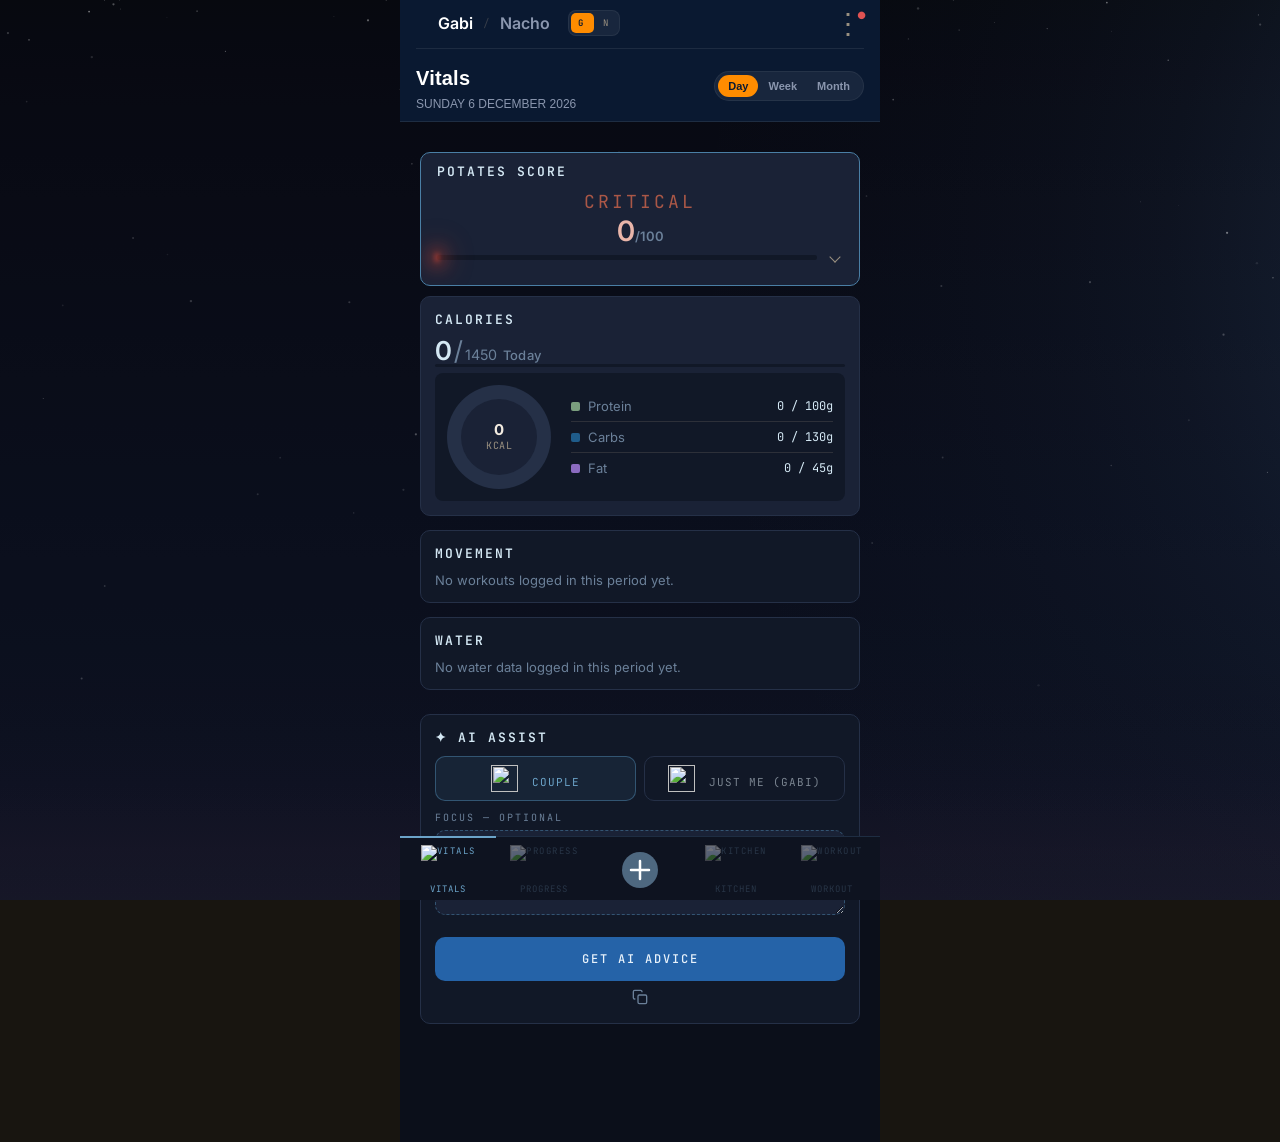
==== commit 4ecf8722: "Add files via upload" ====
--- a/index.html
+++ b/index.html
@@ -651,7 +651,7 @@
     <!-- Sync dot — absolute top-right, independent of layout flow -->
     <div class="psh-sync" id="sync-status" onclick="retryCloudSync()" style="cursor:pointer;color:#888">●</div>
     <!-- Settings — absolute right, bigger -->
-    <button class="hdr-settings-btn" id="hdr-settings-btn" onclick="openSettingsTab(this)" aria-label="Settings">⋯</button>
+    <button class="hdr-settings-btn" id="hdr-settings-btn" onclick="openSettingsTab(this)" aria-label="Settings">⋮</button>
     <!-- LEFT: names and toggle pill (section title moved to row 2, below) -->
     <div class="psh-right">
       <div class="psh-names">
--- a/style.css
+++ b/style.css
@@ -57,10 +57,34 @@
      anywhere else in the app. */
   --box-title: #D9C093;
 
-  /* ── Potato Fit theme layer — night/astro palette (Header Restyle
-     Phase 1). New prefixed layer sitting alongside --soil/--bark/etc —
-     nothing existing renamed or removed. ── */
-  --pf-bg:            #0A1931;   /* page background, NOT a card background */
+  /* ── Potato Fit theme layer (Phase 3 architecture) ──
+     Structural tokens stay unconditional here, identical for both
+     people, and are never touched again when a Nacho palette is built.
+     Color tokens default to today's existing look (a Nacho placeholder)
+     and are overridden wholesale under body.person-gabi below — Gabi's
+     Moon theme IS the Astro Night theme from Phases 1–2. Every card/
+     title/toggle/header rule already reads var(--pf-*), so this split
+     is the only place color has to be decided. ── */
+  --pf-toggle-radius:  16px;   /* structural — shared, never person-scoped */
+  --pf-card-radius:    18px;   /* structural — shared, never person-scoped */
+
+  --pf-bg:            var(--soil);
+  --pf-text-primary:  var(--bone);
+  --pf-text-muted:    var(--mist);
+  --pf-accent-orange: var(--ochre);
+  --pf-accent-teal:   var(--sage);
+  --pf-divider:       var(--clay);
+  --pf-toggle-bg:      rgba(255,255,255,0.04);
+  --pf-toggle-border:  var(--clay);
+}
+
+/* Gabi's Moon theme = the Astro Night theme. Overrides every Potato Fit
+   color token above; nothing else needs to change since every Phase 1–2
+   rule already points at var(--pf-*) and not a hardcoded hex. Toggling
+   to Nacho reverts to the :root defaults (today's soil/bark/ochre look)
+   with zero visual change until his own Earth-theme palette is designed. */
+body.person-gabi {
+  --pf-bg:            #0A1931;
   --pf-text-primary:  #FFFFFF;
   --pf-text-muted:    #8A96AE;
   --pf-accent-orange: #FF8C00;
@@ -68,8 +92,6 @@
   --pf-divider:       rgba(255,255,255,0.08);
   --pf-toggle-bg:      rgba(255,255,255,0.06);
   --pf-toggle-border:  rgba(255,255,255,0.06);
-  --pf-toggle-radius:  16px;
-  --pf-card-radius:    18px;
 }
 
 /* ══════════════════════════════════════════════════════════════════
@@ -123,6 +145,21 @@
   border: 1px solid var(--pf-toggle-border);
   border-radius: var(--pf-toggle-radius);
   padding: 3px;
+}
+/* Neither scoping-fix doc names this base class directly, but it's
+   applied unconditionally (class="seg hdr-tab-toggle pf-toggle" in the
+   header markup) and .seg never overrides background/border/radius/
+   padding — so without this, Nacho's Day/Week/Month-style toggles would
+   still pick up a faint background/border/padding that didn't exist
+   before Phase 1, failing the "should look exactly like before Phase 1"
+   check from the scoping-fix doc. Resetting it back to the pre-Phase-1
+   values (no bg/border/radius/padding of its own — .seg-opt supplies
+   all of that) for Nacho only. */
+body.person-nacho #hdr-tab-row .seg.pf-toggle {
+  background: none;
+  border: none;
+  border-radius: 0;
+  padding: 0;
 }
 
 .pf-toggle-option {
@@ -179,13 +216,17 @@
 /* No card/box background in the header — it sits directly on the new
    page background token. Overrides the legacy per-person tint
    (body.person-nacho/person-gabi #person-subhdr / #hdr-tab-row, set
-   earlier in this file) specifically for the header during this Phase-1
-   restyle; !important is used deliberately here since those legacy
-   rules are higher-specificity (body.person-x + #id) and this is meant
-   to supersede them for #main-header only, without deleting them (they
-   still apply to nothing else and can be removed once the rest of the
-   page adopts --pf-bg). */
-#main-header, #person-subhdr, #hdr-tab-row {
+   earlier in this file) specifically for the header; !important is used
+   deliberately here since those legacy rules are higher-specificity
+   (body.person-x + #id) and this is meant to supersede them for
+   #main-header only, without deleting them.
+   Phase 3 scoping fix: --pf-bg now defaults to var(--soil) at :root, so
+   this rule would be a no-op for Nacho even unscoped — but it's kept
+   scoped to body.person-gabi anyway as a safety net, not the only thing
+   holding the line. */
+body.person-gabi #main-header,
+body.person-gabi #person-subhdr,
+body.person-gabi #hdr-tab-row {
   background: var(--pf-bg) !important;
 }
 
@@ -462,12 +503,16 @@
   to   { opacity:1; transform: translateY(0px); }
 }
 body.person-gabi #hdr-section-title { color:var(--gabi-moon-ice); }
-/* Potato Fit restyle (Phase 1) — #hdr-section-title's own ID rule (and
-   the person-gabi override just above) would otherwise beat the plain
+/* Potato Fit restyle — #hdr-section-title's own ID rule (and the
+   person-gabi override just above) would otherwise beat the plain
    .pf-title class on the same element; this scoped, higher-specificity
    rule lets the new font/colour win while leaving the animation
-   keyframes/classes above (title-hidden, title-entering) untouched. */
-#hdr-tab-row #hdr-section-title.pf-title {
+   keyframes/classes above (title-hidden, title-entering) untouched.
+   Phase 3 scoping fix: kept scoped to body.person-gabi as a safety net
+   on top of the --pf-text-primary token default (font-family reverted
+   alongside color for a clean, single-purpose patch — can go global
+   later once typography is finalized app-wide). */
+body.person-gabi #hdr-tab-row #hdr-section-title.pf-title {
   font-family: 'Space Grotesk', sans-serif;
   color: var(--pf-text-primary);
 }
@@ -509,7 +554,7 @@
   transition:background .4s ease;
 }
 body.person-gabi .psh-names {
-  background:rgba(0,0,0,0.28);
+  background:transparent;
 }
 .psh-name {
   font-family:'Inter',sans-serif;
@@ -534,11 +579,15 @@
   color:rgba(154,144,128,0.45);
   background:transparent;
 }
-/* Gabi moon theme — active name should track the blue moon palette,
-   not stay frozen on the earth/terra color. */
+/* Gabi moon theme — active name should track the Astro Night palette
+   (white/muted tokens), not stay frozen on the earth/terra color. */
 body.person-gabi .psh-name.psh-active-g {
-  color:var(--gabi-moon-bright);
-  background:rgba(var(--gabi-moon-glow-rgb),0.15);
+  color:var(--pf-text-primary);
+  background:transparent;
+}
+body.person-gabi .psh-name.psh-inactive {
+  color:var(--pf-text-muted);
+  background:transparent;
 }
 .psh-sep {
   font-family:'JetBrains Mono',monospace;
@@ -597,31 +646,45 @@
 html.person-nacho #person-subhdr .psh-pill-half[data-p="nacho"],
 body.person-nacho #person-subhdr .psh-pill-half[data-p="nacho"] { color:#1A1410;font-weight:600; }
 
+/* Potato Fit restyle — Gabi's G/N pill switches from moon-blue to the
+   Astro Night orange/navy palette. Keeps the existing sliding-indicator
+   mechanic (::before transform) untouched, driven by the same
+   body.person-gabi/body.person-nacho selectors above — only the colors
+   change. Placed after the Nacho-active block so it wins the cascade
+   over the older html.person-gabi/body.person-gabi rules further up
+   (same specificity, later source wins). */
+body.person-gabi #person-subhdr .psh-pill {
+  border-color: var(--pf-toggle-border);
+  background: var(--pf-toggle-bg);
+}
+body.person-gabi #person-subhdr .psh-pill::before {
+  background: var(--pf-accent-orange);
+}
+body.person-gabi #person-subhdr .psh-pill-half[data-p="gabi"] {
+  color: var(--pf-bg);
+  font-weight: 600;
+}
+
 /* Meta: sync dot only */
 .psh-date {
   font-family:'JetBrains Mono',monospace;
   font-size:10px;letter-spacing:.5px;
   color:rgba(154,144,128,0.65);
 }
-/* hdr-date now lives inside #vitals-body, directly above the POTATES
-   score card — not in the header. Recreated on every renderVitals() call
-   (see vitals.js), so no sticky/header-specific positioning needed here.
-   NOTE: .psh-date already bakes in its own faded colour
-   (rgba(154,144,128,0.65)) via the shared class above. #hdr-date was
-   ALSO applying its own opacity:0.45 on top of that — the two compound
-   multiplicatively (0.65 × 0.45 ≈ 0.29 effective), which is what made
-   the date unreadably dim no matter how the two individual values were
-   tuned. Fixed here by overriding with a solid, undamped color at full
-   opacity instead of layering a second opacity on top of the class's. */
-#hdr-date {
-  text-align:center;
-  font-size:15px;
-  font-weight:500;
-  color:var(--mist);
-  opacity:1;
-  margin:14px 0 14px;
-  background:none;
-}
+/* #hdr-date used to live here, styled by this ID rule (font-size:15px,
+   centered, own vertical margins) back when the date was rendered
+   inside #vitals-body, above the score card. It's now the same element
+   as the header's row-2 date (class="pf-subheader"), populated by
+   vitals.js's renderVitals() — see that file's comment. Left as a
+   comment for history since the block itself documented a real prior
+   bug (compounding opacity), but the block is retired: as an ID rule it
+   would otherwise always beat .pf-subheader's class-level styling,
+   regardless of source order, and reintroduce the large/centered look
+   in the header where a small muted subheader is wanted instead.
+   #hdr-date {
+     text-align:center; font-size:15px; font-weight:500;
+     color:var(--mist); opacity:1; margin:14px 0 14px; background:none;
+   } */
 .bnav-tab {
   flex:1;padding:18px 4px 20px;
   text-align:center;
@@ -943,13 +1006,16 @@
 }
 .seg-opt.active { color:var(--ochre);border-color:rgba(var(--ochre-rgb),0.55);background:rgba(var(--ochre-rgb),0.12); }
 
-/* Potato Fit toggle restyle (Phase 1) — #hdr-tab-row .seg-opt.pf-toggle-option
+/* Potato Fit toggle restyle — #hdr-tab-row .seg-opt.pf-toggle-option
    deliberately outranks the plain .seg-opt rule above (extra ID +
    class beats two classes) so the header's Day/Week/Month, Meal/
    Workout/Water, and Weight/Food/Activity toggles pick up the new
    look while setPeriod()/setLogMode()/setProgressCategory() keep
-   driving the same "active" class exactly as before. */
-#hdr-tab-row .seg.pf-toggle {
+   driving the same "active" class exactly as before.
+   Phase 3 scoping fix: scoped to body.person-gabi — Phase 1/2 belong
+   to Gabi's Moon/Astro-Night theme only; Nacho keeps today's .seg-opt
+   look unchanged until his own theme is designed. */
+body.person-gabi #hdr-tab-row .seg.pf-toggle {
   gap:0;
   margin-bottom:0;
   background: var(--pf-toggle-bg);
@@ -957,7 +1023,7 @@
   border-radius: var(--pf-toggle-radius);
   padding: 3px;
 }
-#hdr-tab-row .seg-opt.pf-toggle-option {
+body.person-gabi #hdr-tab-row .seg-opt.pf-toggle-option {
   font-family: 'Space Grotesk', sans-serif;
   font-weight: 600;
   font-size: 11px;
@@ -969,7 +1035,7 @@
   padding: 5px 10px;
   background: transparent;
 }
-#hdr-tab-row .seg-opt.pf-toggle-option.active {
+body.person-gabi #hdr-tab-row .seg-opt.pf-toggle-option.active {
   color: var(--pf-bg);
   border-color: transparent;
   background: var(--pf-accent-orange);
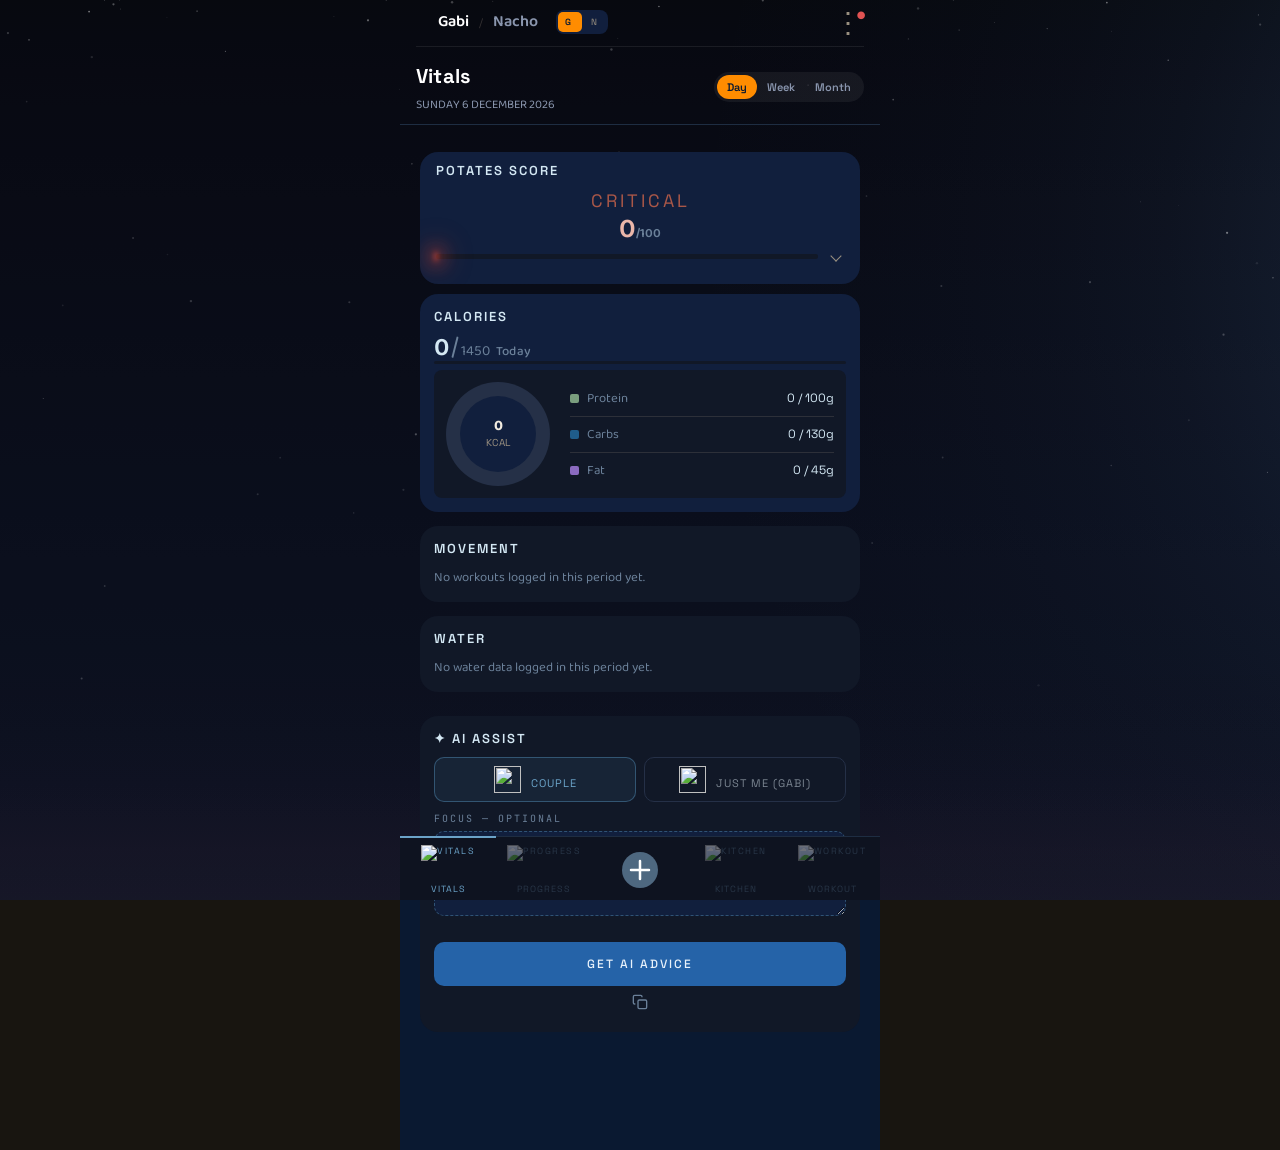
==== commit c1c71585: "Add files via upload" ====
--- a/index.html
+++ b/index.html
@@ -10,7 +10,7 @@
 <title>Champion Potates</title>
 <link rel="preconnect" href="https://fonts.googleapis.com">
 <link rel="preconnect" href="https://fonts.gstatic.com" crossorigin>
-<link rel="stylesheet" href="https://fonts.googleapis.com/css2?family=Inter:wght@400;500;600;700&display=swap">
+<link rel="stylesheet" href="https://fonts.googleapis.com/css2?family=Space+Grotesk:wght@400;500;600;700&family=Baloo+2:wght@400;500;600;700&display=swap">
 <link rel="stylesheet" href="style.css">
 <link rel="stylesheet" href="anim.css">
 <style>
--- a/style.css
+++ b/style.css
@@ -74,8 +74,7 @@
   --pf-accent-orange: var(--ochre);
   --pf-accent-teal:   var(--sage);
   --pf-divider:       var(--clay);
-  --pf-toggle-bg:      rgba(255,255,255,0.04);
-  --pf-toggle-border:  var(--clay);
+  --pf-toggle-bg:      var(--bark);
 }
 
 /* Gabi's Moon theme = the Astro Night theme. Overrides every Potato Fit
@@ -91,7 +90,6 @@
   --pf-accent-teal:   #48D1CC;
   --pf-divider:       rgba(255,255,255,0.08);
   --pf-toggle-bg:      rgba(255,255,255,0.06);
-  --pf-toggle-border:  rgba(255,255,255,0.06);
 }
 
 /* ══════════════════════════════════════════════════════════════════
@@ -142,25 +140,12 @@
   display: inline-flex;
   align-items: center;
   background: var(--pf-toggle-bg);
-  border: 1px solid var(--pf-toggle-border);
   border-radius: var(--pf-toggle-radius);
   padding: 3px;
 }
-/* Neither scoping-fix doc names this base class directly, but it's
-   applied unconditionally (class="seg hdr-tab-toggle pf-toggle" in the
-   header markup) and .seg never overrides background/border/radius/
-   padding — so without this, Nacho's Day/Week/Month-style toggles would
-   still pick up a faint background/border/padding that didn't exist
-   before Phase 1, failing the "should look exactly like before Phase 1"
-   check from the scoping-fix doc. Resetting it back to the pre-Phase-1
-   values (no bg/border/radius/padding of its own — .seg-opt supplies
-   all of that) for Nacho only. */
-body.person-nacho #hdr-tab-row .seg.pf-toggle {
-  background: none;
-  border: none;
-  border-radius: 0;
-  padding: 0;
-}
+/* Nacho no longer resets shape here — .pf-toggle's pill shape below is
+   now the single global shape for every person; only color (via
+   --pf-toggle-bg/--pf-accent-orange tokens) varies by person. */
 
 .pf-toggle-option {
   font-family: 'Space Grotesk', sans-serif;
@@ -227,6 +212,24 @@
 body.person-gabi #main-header,
 body.person-gabi #person-subhdr,
 body.person-gabi #hdr-tab-row {
+  background: transparent !important;
+}
+
+/* Header regains a solid background once the page is scrolled, so
+   content doesn't pass unreadably underneath it — .scrolled is toggled
+   on #main-header by a scroll listener in ui.js. At rest (scrollY ~0)
+   the header stays fully transparent as requested; once scrolled it
+   uses one consistent solid tone across all three header rows (same
+   value for #main-header/#person-subhdr/#hdr-tab-row, avoiding the
+   old two-tone mismatch that used to exist between them). */
+#main-header.scrolled,
+#main-header.scrolled #person-subhdr,
+#main-header.scrolled #hdr-tab-row {
+  background: var(--bark);
+}
+body.person-gabi #main-header.scrolled,
+body.person-gabi #main-header.scrolled #person-subhdr,
+body.person-gabi #main-header.scrolled #hdr-tab-row {
   background: var(--pf-bg) !important;
 }
 
@@ -246,7 +249,7 @@
 body {
   background: var(--soil);
   color: var(--bone);
-  font-family: 'Inter', system-ui, sans-serif;
+  font-family: 'Baloo 2', system-ui, sans-serif;
   font-weight: 400;
   min-height: 100vh;
   max-width: 480px;
@@ -258,7 +261,7 @@
 }
 
 body.person-gabi {
-  background: #0b0f1a;
+  background: #0A1931;
 }
 body.person-nacho {
   background: #16120d;
@@ -362,7 +365,7 @@
   transform:translateX(-50%);
   width:100%;max-width:480px;
   z-index:100;
-  background:var(--bark);
+  background:transparent;
   border-bottom:1px solid var(--clay);
   padding-top:env(safe-area-inset-top);
   min-height:env(safe-area-inset-top);
@@ -480,7 +483,7 @@
   align-items:center;
 }
 #hdr-section-title {
-  font-family:'Inter',sans-serif;
+  font-family:'Baloo 2',sans-serif;
   font-weight:700;
   font-size:20px;
   color:var(--sand);
@@ -516,7 +519,7 @@
   font-family: 'Space Grotesk', sans-serif;
   color: var(--pf-text-primary);
 }
-body.person-nacho #person-subhdr, body.person-nacho #hdr-tab-row { background:#1F1A12; }
+body.person-nacho #person-subhdr, body.person-nacho #hdr-tab-row { background:transparent; }
 body.person-gabi  #person-subhdr, body.person-gabi  #hdr-tab-row { background:var(--gabi-moon-mid, #111827); }
 /* Settings: row 2 + divider disappear entirely, header shrinks back to
    a single opaque row (its original size). */
@@ -557,7 +560,7 @@
   background:transparent;
 }
 .psh-name {
-  font-family:'Inter',sans-serif;
+  font-family:'Baloo 2',sans-serif;
   font-size:16px;
   font-weight:600;
   line-height:1;
@@ -590,7 +593,7 @@
   background:transparent;
 }
 .psh-sep {
-  font-family:'JetBrains Mono',monospace;
+  font-family:'Space Grotesk',sans-serif;
   font-size:11px;color:rgba(154,144,128,0.3);
   padding:0 2px;
 }
@@ -601,7 +604,6 @@
   display:flex;
   width:52px;
   border-radius:8px;
-  border:1.5px solid var(--clay);
   background:#15120D;
   overflow:hidden;
   flex-shrink:0;
@@ -621,7 +623,7 @@
   position:relative;z-index:1;
   flex:1;padding:6px 0;
   text-align:center;
-  font-family:'JetBrains Mono',monospace;
+  font-family:'Space Grotesk',sans-serif;
   font-size:9px;letter-spacing:1.5px;text-transform:uppercase;
   color:var(--mist);
   transition:color .25s ease;
@@ -632,15 +634,11 @@
    <head> before <body> exists) and body.person-* (set by setPerson() in
    ui.js after DOMContentLoaded) — both are needed to eliminate the
    flash of unstyled pill border on launch. */
-html.person-gabi  #person-subhdr .psh-pill,
-body.person-gabi  #person-subhdr .psh-pill { border-color:#4A7FA5; }
 html.person-gabi  #person-subhdr .psh-pill::before,
 body.person-gabi  #person-subhdr .psh-pill::before { background:#4A7FA5; transform:translateX(0); }
 html.person-gabi  #person-subhdr .psh-pill-half[data-p="gabi"],
 body.person-gabi  #person-subhdr .psh-pill-half[data-p="gabi"] { color:#091018;font-weight:600; }
 /* Nacho active */
-html.person-nacho #person-subhdr .psh-pill,
-body.person-nacho #person-subhdr .psh-pill { border-color:var(--nacho-c); }
 html.person-nacho #person-subhdr .psh-pill::before,
 body.person-nacho #person-subhdr .psh-pill::before { background:var(--nacho-c); transform:translateX(100%); }
 html.person-nacho #person-subhdr .psh-pill-half[data-p="nacho"],
@@ -654,8 +652,7 @@
    over the older html.person-gabi/body.person-gabi rules further up
    (same specificity, later source wins). */
 body.person-gabi #person-subhdr .psh-pill {
-  border-color: var(--pf-toggle-border);
-  background: var(--pf-toggle-bg);
+  background: var(--gabi-moon-surf);
 }
 body.person-gabi #person-subhdr .psh-pill::before {
   background: var(--pf-accent-orange);
@@ -667,7 +664,7 @@
 
 /* Meta: sync dot only */
 .psh-date {
-  font-family:'JetBrains Mono',monospace;
+  font-family:'Space Grotesk',sans-serif;
   font-size:10px;letter-spacing:.5px;
   color:rgba(154,144,128,0.65);
 }
@@ -688,7 +685,7 @@
 .bnav-tab {
   flex:1;padding:18px 4px 20px;
   text-align:center;
-  font-family:'JetBrains Mono',monospace;
+  font-family:'Space Grotesk',sans-serif;
   font-size:9px;letter-spacing:1.5px;
   text-transform:uppercase;
   color:var(--mist);cursor:pointer;
@@ -710,7 +707,7 @@
    at a glance. */
 .bnav-label {
   margin-top:2px;
-  font-family:'JetBrains Mono',monospace;
+  font-family:'Space Grotesk',sans-serif;
   font-size:9px;letter-spacing:1px;
   text-transform:uppercase;
   line-height:1;
@@ -751,7 +748,7 @@
 /* Vitals/Progress/Log sit behind the tall header (row 2 toggle added),
    so they need extra top padding to clear it and avoid content tucking
    underneath. */
-#sec-vitals, #sec-history, #sec-log {
+#sec-vitals, #sec-history, #sec-log, #sec-kitchen {
   padding-top: calc(96px + 56px + env(safe-area-inset-top));
 }
 .sec.active { display:block; }
@@ -826,13 +823,13 @@
 @keyframes edpPopOut { from { transform:translateX(0); }    to { transform:translateX(100%); } }
 
 .sec-eyebrow {
-  font-family:'JetBrains Mono',monospace;
+  font-family:'Space Grotesk',sans-serif;
   font-size:10px;letter-spacing:3px;
   color:var(--terra);text-transform:uppercase;
   margin-bottom:4px;
 }
 .sec-title {
-  font-family:'Inter',sans-serif;
+  font-family:'Baloo 2',sans-serif;
   font-size:28px;font-weight:700;color:var(--bone);
   margin-bottom:16px;
 }
@@ -879,7 +876,7 @@
   flex:1;padding:10px;
   border-radius:10px;border:1px solid var(--clay);
   text-align:center;cursor:pointer;
-  font-family:'Inter',sans-serif;
+  font-family:'Baloo 2',sans-serif;
   font-size:15px;transition:all .2s;
   color:var(--mist);background:var(--bark);
 }
@@ -930,7 +927,7 @@
   display:flex;flex-direction:column;gap:3px;
 }
 .user-id-primary {
-  font-family:'Inter',sans-serif;
+  font-family:'Baloo 2',sans-serif;
   font-size:24px;line-height:1;font-weight:600;
   transition:color .3s ease;
 }
@@ -938,7 +935,7 @@
 .user-id-toggle.person-nacho .user-id-primary { color:var(--nacho-c); }
 
 .user-id-secondary {
-  font-family:'Inter',sans-serif;
+  font-family:'Baloo 2',sans-serif;
   font-size:15px;color:rgba(154,144,128,0.55);
   font-weight:600;
   transition:color .3s ease;
@@ -987,7 +984,7 @@
   flex:1;
   padding:7px 0;
   text-align:center;
-  font-family:'JetBrains Mono',monospace;
+  font-family:'Space Grotesk',sans-serif;
   font-size:10px;letter-spacing:1.5px;text-transform:uppercase;
   color:var(--mist);
   transition:color .25s ease, font-weight .25s ease;
@@ -999,31 +996,27 @@
   flex:1;padding:8px 4px;
   border-radius:10px;border:1px solid var(--clay);
   text-align:center;cursor:pointer;
-  font-family:'JetBrains Mono',monospace;
+  font-family:'Space Grotesk',sans-serif;
   font-size:11px;letter-spacing:1px;text-transform:uppercase;
   color:var(--mist);background:var(--bark);
   transition:all .2s;
 }
 .seg-opt.active { color:var(--ochre);border-color:rgba(var(--ochre-rgb),0.55);background:rgba(var(--ochre-rgb),0.12); }
 
-/* Potato Fit toggle restyle — #hdr-tab-row .seg-opt.pf-toggle-option
-   deliberately outranks the plain .seg-opt rule above (extra ID +
-   class beats two classes) so the header's Day/Week/Month, Meal/
-   Workout/Water, and Weight/Food/Activity toggles pick up the new
-   look while setPeriod()/setLogMode()/setProgressCategory() keep
-   driving the same "active" class exactly as before.
-   Phase 3 scoping fix: scoped to body.person-gabi — Phase 1/2 belong
-   to Gabi's Moon/Astro-Night theme only; Nacho keeps today's .seg-opt
-   look unchanged until his own theme is designed. */
-body.person-gabi #hdr-tab-row .seg.pf-toggle {
+/* Unified toggle shape — the single global shape/font for every header
+   segmented toggle (Day/Week/Month, Meal/Workout/Water, Weight/Food/
+   Activity), for both people. Only color (via --pf-toggle-bg/
+   --pf-accent-orange/--pf-text-muted/--pf-bg tokens) varies by person —
+   shape and font never do. Deliberately still outranks the legacy
+   .seg-opt rule above via #hdr-tab-row + two classes. */
+#hdr-tab-row .seg.pf-toggle {
   gap:0;
   margin-bottom:0;
   background: var(--pf-toggle-bg);
-  border: 1px solid var(--pf-toggle-border);
   border-radius: var(--pf-toggle-radius);
   padding: 3px;
 }
-body.person-gabi #hdr-tab-row .seg-opt.pf-toggle-option {
+#hdr-tab-row .seg-opt.pf-toggle-option {
   font-family: 'Space Grotesk', sans-serif;
   font-weight: 600;
   font-size: 11px;
@@ -1035,7 +1028,7 @@
   padding: 5px 10px;
   background: transparent;
 }
-body.person-gabi #hdr-tab-row .seg-opt.pf-toggle-option.active {
+#hdr-tab-row .seg-opt.pf-toggle-option.active {
   color: var(--pf-bg);
   border-color: transparent;
   background: var(--pf-accent-orange);
@@ -1043,8 +1036,8 @@
 
 /* ── DAY CARD ── */
 .day-card {
-  background:var(--bark);border:1px solid var(--clay);
-  border-radius:10px;margin-bottom:14px;overflow:hidden;
+  background:var(--bark);
+  border-radius:var(--pf-card-radius);margin-bottom:14px;overflow:hidden;
 }
 
 /* ── Step 7 Task 3 — Calories + Micronutrients group ──
@@ -1054,8 +1047,7 @@
    see the JS guard in renderVitals(). */
 .calories-micro-group {
   background: var(--bark);
-  border: 1px solid var(--clay);
-  border-radius: 10px;
+  border-radius: var(--pf-card-radius);
   overflow: hidden;
   margin-bottom: 14px;
 }
@@ -1094,12 +1086,12 @@
   line-height:0;
 }
 .day-card-name {
-  font-family:'Inter',sans-serif;font-size:16px;font-weight:600;
+  font-family:'Baloo 2',sans-serif;font-size:16px;font-weight:600;
   display:flex;align-items:center;gap:8px;
 }
 .dot { width:7px;height:7px;border-radius:50%;flex-shrink:0; }
 .status-tag {
-  font-family:'JetBrains Mono',monospace;
+  font-family:'Space Grotesk',sans-serif;
   font-size:10px;letter-spacing:1px;text-transform:uppercase;
   padding:2px 7px;border-radius:2px;
 }
@@ -1110,7 +1102,7 @@
 .day-card-body { padding:14px; }
 
 .big-kcal {
-  font-family:'Inter',sans-serif;
+  font-family:'Baloo 2',sans-serif;
   color:var(--bone);
   font-weight:600;
   line-height:1;
@@ -1120,13 +1112,13 @@
 .big-kcal-today  { font-size:26px; }
 .big-kcal-period { font-size:22px; }
 .big-kcal-label {
-  font-family:'Inter',sans-serif;
+  font-family:'Baloo 2',sans-serif;
   font-size:13px;color:var(--mist);
   font-weight:500;margin-left:6px;
   letter-spacing:0.2px;
 }
 .kcal-target {
-  font-family:'JetBrains Mono',monospace;
+  font-family:'Space Grotesk',sans-serif;
   font-size:11px;color:var(--mist);
   margin-top:2px;margin-bottom:12px;
 }
@@ -1155,13 +1147,13 @@
 }
 
 .deficit-label {
-  font-family:'JetBrains Mono',monospace;
+  font-family:'Space Grotesk',sans-serif;
   font-size:12px;margin-bottom:4px;
 }
 .deficit-note { font-size:14px;color:var(--mist);margin-bottom:14px; }
 /* +N Kcal / N Kcal Left line — muted status colour set from JS */
 .kcal-status-line {
-  font-family:'JetBrains Mono',monospace;
+  font-family:'Space Grotesk',sans-serif;
   font-size:12px;
   font-weight:500;
   margin-bottom:10px;
@@ -1170,7 +1162,7 @@
 
 .activity-bonus-block { margin:6px 0 10px; }
 .activity-bonus-title {
-  font-family:'JetBrains Mono',monospace;
+  font-family:'Space Grotesk',sans-serif;
   font-size:10px;letter-spacing:2px;text-transform:uppercase;
   color:var(--sage);margin-bottom:4px;
 }
@@ -1178,7 +1170,7 @@
   font-size:14px;color:var(--sage);margin-bottom:2px;
 }
 .realtime-deficit-line {
-  font-family:'JetBrains Mono',monospace;
+  font-family:'Space Grotesk',sans-serif;
   font-size:11px;color:var(--mist);margin-top:2px;
 }
 
@@ -1193,7 +1185,7 @@
 .macro-row:last-child { border-bottom:none; }
 .macro-lbl { color:var(--mist); }
 .macro-val {
-  font-family:'JetBrains Mono',monospace;font-size:12px;
+  font-family:'Space Grotesk',sans-serif;font-size:12px;
 }
 
 /* ── DONUT ── */
@@ -1227,10 +1219,10 @@
   display:flex;flex-direction:column;align-items:center;justify-content:center;
 }
 .donut-hole-kcal {
-  font-family:'Inter',sans-serif;font-size:15px;font-weight:700;color:var(--bone);line-height:1;
+  font-family:'Baloo 2',sans-serif;font-size:15px;font-weight:700;color:var(--bone);line-height:1;
 }
 .donut-hole-lbl {
-  font-family:'JetBrains Mono',monospace;font-size:10px;color:var(--mist);
+  font-family:'Space Grotesk',sans-serif;font-size:10px;color:var(--mist);
   letter-spacing:0.5px;text-transform:uppercase;margin-top:2px;
 }
 .donut-legend { flex:1; }
@@ -1240,12 +1232,12 @@
 }
 .legend-dot { width:9px;height:9px;border-radius:2px;flex-shrink:0; }
 .legend-txt { color:var(--mist);flex:1; }
-.legend-val { font-family:'JetBrains Mono',monospace;font-size:12px;color:var(--bone); }
+.legend-val { font-family:'Space Grotesk',sans-serif;font-size:12px;color:var(--bone); }
 
 /* ── STREAK STRIP ── */
 .streak-block {
-  background:var(--bark);border:1px solid var(--clay);
-  border-radius:10px;padding:14px;margin-bottom:14px;
+  background:var(--bark);
+  border-radius:var(--pf-card-radius);padding:14px;margin-bottom:14px;
 }
 .streak-row { display:flex;justify-content:space-between;gap:4px;margin-top:10px; }
 .streak-day { flex:1;text-align:center; }
@@ -1253,29 +1245,29 @@
   width:18px;height:18px;border-radius:50%;
   margin:0 auto 5px;border:1px solid var(--clay);
 }
-.streak-dlbl { font-family:'JetBrains Mono',monospace;font-size:9px;color:var(--mist);text-transform:uppercase; }
+.streak-dlbl { font-family:'Space Grotesk',sans-serif;font-size:9px;color:var(--mist);text-transform:uppercase; }
 
 /* ── WORKOUT TALLY ── */
 .wk-block {
-  background:var(--soil);border:1px solid var(--clay);
-  border-radius:10px;padding:14px;margin-bottom:14px;
+  background:var(--soil);
+  border-radius:var(--pf-card-radius);padding:14px;margin-bottom:14px;
 }
 .wk-row { margin-top:10px; }
 .wk-line {
   display:flex;justify-content:space-between;align-items:center;
   font-size:13px;color:var(--sand);margin-bottom:6px;
 }
-.wk-count { font-family:'JetBrains Mono',monospace;font-size:11px;color:var(--mist); }
+.wk-count { font-family:'Space Grotesk',sans-serif;font-size:11px;color:var(--mist); }
 .wk-bar-bg { height:5px;background:var(--clay);border-radius:2px;overflow:hidden;margin-bottom:10px; }
 .wk-bar-fill { height:100%;background:var(--sage);border-radius:2px; }
 
 /* ── RESTORE BLOCK ── */
 .restore-block {
-  border:1px dashed var(--clay);border-radius:10px;
+  border-radius:var(--pf-card-radius);
   padding:12px 14px;margin-top:20px;
 }
 .restore-title {
-  font-family:'JetBrains Mono',monospace;font-size:10px;letter-spacing:2px;
+  font-family:'Space Grotesk',sans-serif;font-size:10px;letter-spacing:2px;
   color:var(--mist);text-transform:uppercase;margin-bottom:6px;
 }
 .restore-copy { font-size:14px;color:var(--mist);line-height:1.6;margin-bottom:10px; }
@@ -1293,11 +1285,11 @@
 }
 .meal-name { color:var(--sand); }
 .meal-time {
-  font-family:'JetBrains Mono',monospace;
+  font-family:'Space Grotesk',sans-serif;
   font-size:10px;color:var(--mist);
 }
 .meal-kcal {
-  font-family:'JetBrains Mono',monospace;
+  font-family:'Space Grotesk',sans-serif;
   font-size:11px;color:var(--ochre);
 }
 .meal-delete {
@@ -1351,7 +1343,7 @@
 .kitchen-size-btn {
   flex:1;padding:9px;border:1px solid var(--clay);border-radius:10px;
   background:transparent;color:var(--mist);
-  font-family:'JetBrains Mono',monospace;font-size:11px;letter-spacing:1.5px;
+  font-family:'Space Grotesk',sans-serif;font-size:11px;letter-spacing:1.5px;
   text-transform:uppercase;cursor:pointer;transition:all .2s;
 }
 .kitchen-size-btn.active {
@@ -1367,7 +1359,7 @@
 .kitchen-tier-btn {
   flex:1;padding:9px 4px;border:1px solid var(--clay);border-radius:10px;
   background:var(--bark);color:var(--mist);text-align:center;cursor:pointer;
-  font-family:'JetBrains Mono',monospace;font-size:11px;letter-spacing:0.5px;
+  font-family:'Space Grotesk',sans-serif;font-size:11px;letter-spacing:0.5px;
   transition:all .2s;
 }
 .kitchen-tier-btn.active {
@@ -1384,7 +1376,7 @@
   border:1.5px solid rgba(200,134,58,0.45);
   border-radius:10px;
   color:rgba(var(--ochre-rgb),0.85);
-  font-family:'JetBrains Mono',monospace;
+  font-family:'Space Grotesk',sans-serif;
   font-size:11px;letter-spacing:1px;text-transform:uppercase;
 }
 .kitchen-wheel-select:focus {
@@ -1392,7 +1384,7 @@
 }
 
 .kitchen-picked-item {
-  background:var(--bark);border:1px solid var(--clay);border-radius:10px;
+  background:var(--bark);border-radius:var(--pf-card-radius);
   padding:9px 11px;margin-top:8px;
 }
 .kitchen-picked-top {
@@ -1400,7 +1392,7 @@
 }
 .kitchen-picked-name { flex:1;font-size:14px;color:var(--bone); }
 .kitchen-picked-time {
-  font-family:'JetBrains Mono',monospace;font-size:11px;color:var(--ochre);flex-shrink:0;
+  font-family:'Space Grotesk',sans-serif;font-size:11px;color:var(--ochre);flex-shrink:0;
 }
 .kitchen-picked-remove {
   background:none;border:none;color:var(--terra);font-size:15px;
@@ -1408,7 +1400,7 @@
 }
 .kitchen-picked-remove:hover { opacity:1; }
 .kitchen-picked-macros {
-  font-family:'JetBrains Mono',monospace;font-size:11px;color:var(--sage);
+  font-family:'Space Grotesk',sans-serif;font-size:11px;color:var(--sage);
   margin-bottom:3px;padding-left:0;
 }
 .kitchen-picked-ing {
@@ -1421,19 +1413,19 @@
 
 /* ── STEP BLOCKS (LOG TAB) ── */
 .step-block {
-  background:var(--bark);border:1px solid var(--clay);
-  border-radius:10px;padding:16px;margin-bottom:14px;
+  background:var(--bark);
+  border-radius:var(--pf-card-radius);padding:16px;margin-bottom:14px;
 }
 .step-hdr { display:flex;align-items:center;gap:10px;margin-bottom:10px; }
 .step-num {
   width:22px;height:22px;border-radius:50%;
   background:var(--ochre-dim);border:1px solid var(--ochre);
-  color:var(--ochre);font-family:'JetBrains Mono',monospace;
+  color:var(--ochre);font-family:'Space Grotesk',sans-serif;
   font-size:12px;display:flex;align-items:center;justify-content:center;
   flex-shrink:0;
 }
 .step-title {
-  font-family:'Inter',sans-serif;font-size:16px;font-weight:600;color:var(--bone);
+  font-family:'Baloo 2',sans-serif;font-size:16px;font-weight:600;color:var(--bone);
 }
 .step-copy { font-size:14px;color:var(--mist);line-height:1.6;margin-bottom:12px; }
 
@@ -1441,7 +1433,7 @@
   display:flex;align-items:center;gap:10px;
   margin:10px 0;color:var(--mist);font-size:10px;
   letter-spacing:2px;text-transform:uppercase;
-  font-family:'JetBrains Mono',monospace;
+  font-family:'Space Grotesk',sans-serif;
 }
 .or-divider::before, .or-divider::after {
   content:'';flex:1;height:1px;background:var(--clay);
@@ -1449,13 +1441,14 @@
 
 .file-btn {
   display:block;width:100%;padding:13px;
-  border:1px dashed var(--clay);border-radius:10px;
+  border-radius:var(--pf-card-radius);
+  background:var(--bark);
   text-align:center;cursor:pointer;
-  font-family:'JetBrains Mono',monospace;
+  font-family:'Space Grotesk',sans-serif;
   font-size:11px;letter-spacing:1.5px;text-transform:uppercase;
   color:var(--mist);transition:all .2s;
 }
-.file-btn:hover { border-color:var(--ochre);color:var(--ochre); }
+.file-btn:hover { color:var(--ochre); }
 .file-btn input { display:none; }
 
 /* ── PASTE AREA ── */
@@ -1464,7 +1457,7 @@
   width:100%;background:var(--soil);
   border:1px solid var(--clay);border-radius:10px;
   color:var(--bone);
-  font-family:'JetBrains Mono',monospace;
+  font-family:'Space Grotesk',sans-serif;
   font-size:14px;padding:10px;
   resize:vertical;min-height:70px;line-height:1.6;
 }
@@ -1474,7 +1467,7 @@
 /* ── BUTTONS ── */
 .btn {
   width:100%;padding:14px;border:none;border-radius:10px;
-  font-family:'JetBrains Mono',monospace;
+  font-family:'Space Grotesk',sans-serif;
   font-size:12px;letter-spacing:2px;text-transform:uppercase;
   cursor:pointer;transition:transform .15s ease-out, background .2s, color .2s, border-color .2s;
   margin-top:8px;
@@ -1486,19 +1479,18 @@
 .btn-save { background:var(--sage);color:var(--soil);font-weight:500;border:none; }
 .btn-save:hover { filter:brightness(1.1); }
 
-/* ── Meal Log Auto/Manual toggle — small outline pill, themed per person ── */
+/* ── Meal Log Auto/Manual toggle — solid pill, themed per person ── */
 .meal-mode-toggle {
-  display:flex;gap:2px;padding:2px;border-radius:8px;
-  border:1px solid var(--nacho-c);flex-shrink:0;
-}
-body.person-gabi .meal-mode-toggle { border-color:var(--gabi-c); }
+  display:flex;gap:2px;padding:3px;border-radius:var(--pf-toggle-radius);
+  background:var(--pf-toggle-bg);flex-shrink:0;
+}
 .mmt-opt {
-  font-family:'JetBrains Mono',monospace;font-size:10px;letter-spacing:1px;
-  text-transform:uppercase;padding:5px 10px;border-radius:6px;cursor:pointer;
-  color:var(--mist);user-select:none;
-}
-.mmt-opt.active { background:var(--nacho-c);color:var(--soil);font-weight:600; }
-body.person-gabi .mmt-opt.active { background:var(--gabi-c); }
+  font-family:'Space Grotesk', sans-serif;font-weight:600;font-size:11px;
+  letter-spacing:normal;text-transform:none;padding:5px 10px;
+  border-radius:calc(var(--pf-toggle-radius) - 2px);cursor:pointer;
+  color:var(--pf-text-muted);user-select:none;
+}
+.mmt-opt.active { background:var(--pf-accent-orange);color:var(--pf-bg);font-weight:600; }
 /* Log / utility actions — sage outline, rests in dim-pressed state */
 .btn-log {
   background:var(--sage-dim);
@@ -1579,11 +1571,11 @@
 
 /* ── MISSION ── */
 .mission-block {
-  background:var(--bark);border:1px solid var(--clay);
-  border-radius:10px;padding:14px;margin-bottom:12px;
+  background:var(--bark);
+  border-radius:var(--pf-card-radius);padding:14px;margin-bottom:12px;
 }
 .mission-title {
-  font-family:'Inter',sans-serif;font-weight:600;
+  font-family:'Baloo 2',sans-serif;font-weight:600;
   font-size:16px;color:var(--ochre);margin-bottom:14px;
   display:flex;align-items:center;gap:8px;
 }
@@ -1606,18 +1598,18 @@
 input[type="number"],input[type="text"],input[type="password"],select {
   width:100%;background:var(--soil);
   border:1px solid var(--clay);border-radius:10px;
-  color:var(--bone);font-family:'Inter',sans-serif;
+  color:var(--bone);font-family:'Baloo 2',sans-serif;
   font-size:14px;padding:9px 11px;
 }
 input:focus,select:focus { outline:none;border-color:var(--ochre); }
 select option { background:var(--bark); }
 
 .mig-block {
-  background:var(--bark);border:1px solid var(--clay);
-  border-radius:10px;padding:14px;margin-bottom:12px;
+  background:var(--bark);
+  border-radius:var(--pf-card-radius);padding:14px;margin-bottom:12px;
 }
 .mig-title {
-  font-family:'JetBrains Mono',monospace;
+  font-family:'Space Grotesk',sans-serif;
   font-size:10px;letter-spacing:3px;
   color:var(--terra);text-transform:uppercase;margin-bottom:6px;
 }
@@ -1736,7 +1728,7 @@
   background:var(--bark);
 }
 .hist-day-date {
-  font-size:11px;font-family:'JetBrains Mono',monospace;
+  font-size:11px;font-family:'Space Grotesk',sans-serif;
   color:var(--ochre);letter-spacing:1px;
 }
 .hday-detail-wrap {
@@ -1774,7 +1766,7 @@
 .pbd-row-top { display:flex;justify-content:space-between;align-items:baseline;margin-bottom:4px; }
 .pbd-lbl { font-size:14px;color:var(--sand); }
 .pbd-note { font-size:11px;color:var(--mist);font-weight:600;margin-left:8px;text-align:right;flex:1; }
-.pbd-pts { font-family:'JetBrains Mono',monospace;font-size:11px;color:var(--ochre);white-space:nowrap;margin-left:6px; }
+.pbd-pts { font-family:'Space Grotesk',sans-serif;font-size:11px;color:var(--ochre);white-space:nowrap;margin-left:6px; }
 .pbd-bar-bg { height:5px;background:var(--clay);border-radius:2px;overflow:hidden; }
 .pbd-bar-fill { height:100%;background:var(--sage);border-radius:2px;width:0%;transition:width .6s ease; }
 
@@ -1783,7 +1775,7 @@
   position:fixed;bottom:90px;left:50%;
   transform:translateX(-50%) translateY(12px);
   background:var(--sage);color:var(--soil);
-  font-family:'JetBrains Mono',monospace;
+  font-family:'Space Grotesk',sans-serif;
   font-size:11px;letter-spacing:2px;
   padding:8px 20px;border-radius:10px;
   opacity:0;transition:opacity .2s ease-out, transform .2s ease-out;
@@ -1805,19 +1797,19 @@
 #tab-lock-overlay.visible { display:flex; }
 .tab-lock-box {
   text-align:center;padding:36px 28px;
-  border:1px solid var(--clay);border-radius:14px;
+  border-radius:var(--pf-card-radius);
   background:var(--bark);max-width:320px;width:90%;
 }
 .tab-lock-icon { font-size:40px;margin-bottom:16px; }
 .tab-lock-title {
-  font-family:'Inter',sans-serif;font-weight:600;
+  font-family:'Baloo 2',sans-serif;font-weight:600;
   font-size:21px;color:var(--bone);margin-bottom:10px;
 }
 .tab-lock-body {
   font-size:14px;color:var(--mist);line-height:1.6;margin-bottom:22px;
 }
 .tab-lock-hint {
-  font-family:'JetBrains Mono',monospace;font-size:10px;
+  font-family:'Space Grotesk',sans-serif;font-size:10px;
   letter-spacing:1.5px;color:var(--ochre);text-transform:uppercase;
   border:1px solid rgba(200,134,58,0.35);border-radius:6px;
   padding:8px 14px;display:inline-block;
@@ -1830,11 +1822,11 @@
 
 /* ── WEIGHT LOG ── */
 .weight-log-block {
-  background:var(--bark);border:1px solid var(--clay);
-  border-radius:10px;padding:14px;margin-bottom:12px;
+  background:var(--bark);
+  border-radius:var(--pf-card-radius);padding:14px;margin-bottom:12px;
 }
 .weight-log-title {
-  font-family:'Inter',sans-serif;font-weight:600;font-size:16px;color:var(--ochre);
+  font-family:'Baloo 2',sans-serif;font-weight:600;font-size:16px;color:var(--ochre);
   margin-bottom:12px;display:flex;align-items:center;gap:8px;
 }
 .weight-input-row {
@@ -1852,8 +1844,8 @@
   font-size:14px;
 }
 .weight-hist-item:last-child { border-bottom:none; }
-.weight-hist-date { font-family:'JetBrains Mono',monospace;font-size:11px;color:var(--mist); }
-.weight-hist-val { font-family:'JetBrains Mono',monospace;font-size:13px;color:var(--bone); }
+.weight-hist-date { font-family:'Space Grotesk',sans-serif;font-size:11px;color:var(--mist); }
+.weight-hist-val { font-family:'Space Grotesk',sans-serif;font-size:13px;color:var(--bone); }
 .weight-hist-del { background:none;border:none;color:var(--terra);font-size:14px;cursor:pointer;opacity:0.5;padding:0 4px; }
 .weight-hist-del:hover { opacity:1; }
 
@@ -1875,7 +1867,7 @@
   justify-content: center;
   gap: 0;
   padding: 10px 0 14px;
-  font-family: 'Inter', sans-serif;
+  font-family: 'Baloo 2', sans-serif;
   font-size: 13px;
   font-weight: 500;
   letter-spacing: 0.3px;
@@ -1919,13 +1911,13 @@
 .trends-hdr { display:none; }
 .trends-close { display:none; }
 .trend-card {
-  background:var(--bark);border:1px solid var(--clay);
-  border-radius:10px;padding:14px;margin-bottom:14px;
+  background:var(--bark);
+  border-radius:var(--pf-card-radius);padding:14px;margin-bottom:14px;
 }
 .trend-card-title {
-  font-family:'JetBrains Mono',monospace;font-size:10px;
-  letter-spacing:3px;color:var(--mist);text-transform:uppercase;
-  margin-bottom:12px;
+  font-family:'Space Grotesk',sans-serif;font-size:13px;font-weight:600;
+  letter-spacing:2px;color:var(--mist);text-transform:uppercase;
+  margin-bottom:10px;
 }
 /* Trend card titles get their own person's accent color (independent of
    which body theme is active) so each person's "See more" always reads
@@ -1942,7 +1934,7 @@
    instruction, this colour must not be used anywhere else in the app.
    Re-confirm before adding further usages beyond these seven. */
 .box-title {
-  font-family: 'JetBrains Mono', monospace;
+  font-family: 'Space Grotesk', sans-serif;
   font-size: 13px;
   font-weight: 600;
   letter-spacing: 2px;
@@ -1958,18 +1950,18 @@
 }
 .mini-chart-svg { width:100%;height:80px; }
 .mc-axis-label {
-  position:absolute;font-family:'JetBrains Mono',monospace;font-size:9px;
+  position:absolute;font-family:'Space Grotesk',sans-serif;font-size:9px;
   color:rgba(255,255,255,0.35);pointer-events:none;white-space:nowrap;
 }
 .chart-labels {
   display:flex;justify-content:space-between;
-  font-family:'JetBrains Mono',monospace;font-size:9px;color:var(--mist);
+  font-family:'Space Grotesk',sans-serif;font-size:9px;color:var(--mist);
   margin-top:4px;
 }
 .trend-stat-row {
   display:flex;margin-top:10px;
-  background:var(--soil);border:1px solid var(--clay);
-  border-radius:10px;overflow:hidden;
+  background:var(--soil);
+  border-radius:var(--pf-card-radius);overflow:hidden;
 }
 .trend-stat {
   flex:1;background:transparent;border:none;
@@ -1984,10 +1976,10 @@
   width:1px;background:var(--clay);opacity:0.45;
 }
 .trend-stat-val {
-  font-family:'Inter',sans-serif;font-weight:700;font-size:15px;color:var(--bone);
+  font-family:'Baloo 2',sans-serif;font-weight:700;font-size:15px;color:var(--bone);
 }
 .trend-stat-lbl {
-  font-family:'JetBrains Mono',monospace;font-size:11px;
+  font-family:'Space Grotesk',sans-serif;font-size:11px;
   color:var(--mist);letter-spacing:0.5px;text-transform:uppercase;margin-top:2px;
 }
 .trend-micro-row {
@@ -1996,7 +1988,7 @@
 }
 .trend-micro-row:last-child { border-bottom:none; }
 .trend-micro-lbl { color:var(--mist); }
-.trend-micro-val { font-family:'JetBrains Mono',monospace;font-size:12px; }
+.trend-micro-val { font-family:'Space Grotesk',sans-serif;font-size:12px; }
 .trend-micro-val.low { color:var(--terra); }
 .trend-micro-val.ok { color:var(--sage); }
 
@@ -2004,7 +1996,7 @@
 .wk-type-btn {
   padding:14px 8px;border-radius:10px;border:1px solid var(--clay);
   background:var(--bark);color:var(--mist);
-  font-family:'Inter',sans-serif;font-size:14px;font-weight:400;
+  font-family:'Baloo 2',sans-serif;font-size:14px;font-weight:400;
   cursor:pointer;transition:all .2s;text-align:center;
 }
 .wk-type-btn.selected {
@@ -2068,7 +2060,7 @@
 body.person-gabi {
   --gabi-moon-deep:   #0B0F1A;
   --gabi-moon-mid:    #111827;
-  --gabi-moon-surf:   #1A2236;
+  --gabi-moon-surf:   #111F3D;
   --gabi-moon-edge:   #253047;
   --gabi-moon-glow:   #4A7FA5;
   --gabi-moon-glow-rgb: 74,127,165;
@@ -2091,7 +2083,7 @@
 
 /* ── BACKGROUND ── */
 body.person-gabi {
-  background: #0b0f1a;
+  background: #0A1931;
 }
 body.person-gabi #person-tint {
   background: radial-gradient(circle at 50% 40%, rgba(var(--gabi-moon-glow-rgb),0.08) 0%, rgba(var(--gabi-moon-glow-rgb),0) 55%);
@@ -2194,7 +2186,6 @@
 body.person-gabi .trend-card,
 body.person-gabi .kitchen-picked-item {
   background: var(--gabi-moon-surf);
-  border-color: var(--gabi-moon-edge);
 }
 /* Standardised to the same dark blue as the Mission tab's input fields —
    the bar track itself (not the coloured fill). */
@@ -2205,7 +2196,6 @@
    up the earthy --soil default. */
 body.person-gabi .trend-stat-row {
   background: var(--gabi-moon-mid);
-  border-color: var(--gabi-moon-edge);
 }
 body.person-gabi .trend-stat:not(:last-child)::after {
   background: var(--gabi-moon-edge);
@@ -2219,7 +2209,7 @@
    (gabi-moon-mid, darker than the surrounding group's gabi-moon-surf)
    so it reads as a separated section from Micronutrients below it. */
 body.person-gabi .donut-block { background: var(--gabi-moon-mid); }
-body.person-gabi .wk-block { background: var(--gabi-moon-mid); border-color: var(--gabi-moon-edge); }
+body.person-gabi .wk-block { background: var(--gabi-moon-mid); }
 body.person-gabi .donut-hole { background: var(--gabi-moon-surf); }
 body.person-gabi .pbd-bar-bg { background: var(--gabi-moon-mid); }
 body.person-gabi .pbd-section { color: var(--gabi-moon-bright) !important; }
@@ -2253,7 +2243,7 @@
 /* ── POTATES SCORE BREAKDOWN ARROW ── */
 body.person-gabi .pbd-arr.open { border-color: var(--gabi-moon-bright); }
 body.person-gabi .pbd-pts      { color: var(--gabi-moon-bright); }
-body.person-gabi .potates-score-card  { border-color: var(--gabi-moon-glow) !important; }
+
 body.person-gabi .potates-score-label { color: var(--gabi-moon-bright) !important; }
 
 /* ── INPUTS / TEXTAREAS / SELECTS ── */
@@ -2427,7 +2417,8 @@
 body.person-gabi .themed-dashed-field { border-style: dashed !important; }
 body.person-gabi .themed-field:focus,
 body.person-gabi .themed-dashed-field:focus { border-color: var(--gabi-moon-glow) !important; }
-body.person-gabi .themed-soil-box { background: var(--gabi-moon-deep) !important; }
+.themed-soil-box { background: var(--soil); border-radius: var(--pf-card-radius); }
+body.person-gabi .themed-soil-box { background: var(--gabi-moon-deep); }
 
 /* ── INLINE BUTTON OVERRIDES (buttons written with style="…color:var(--ochre)…") ──
    These are the small "👫 log both" circular buttons and similar —
